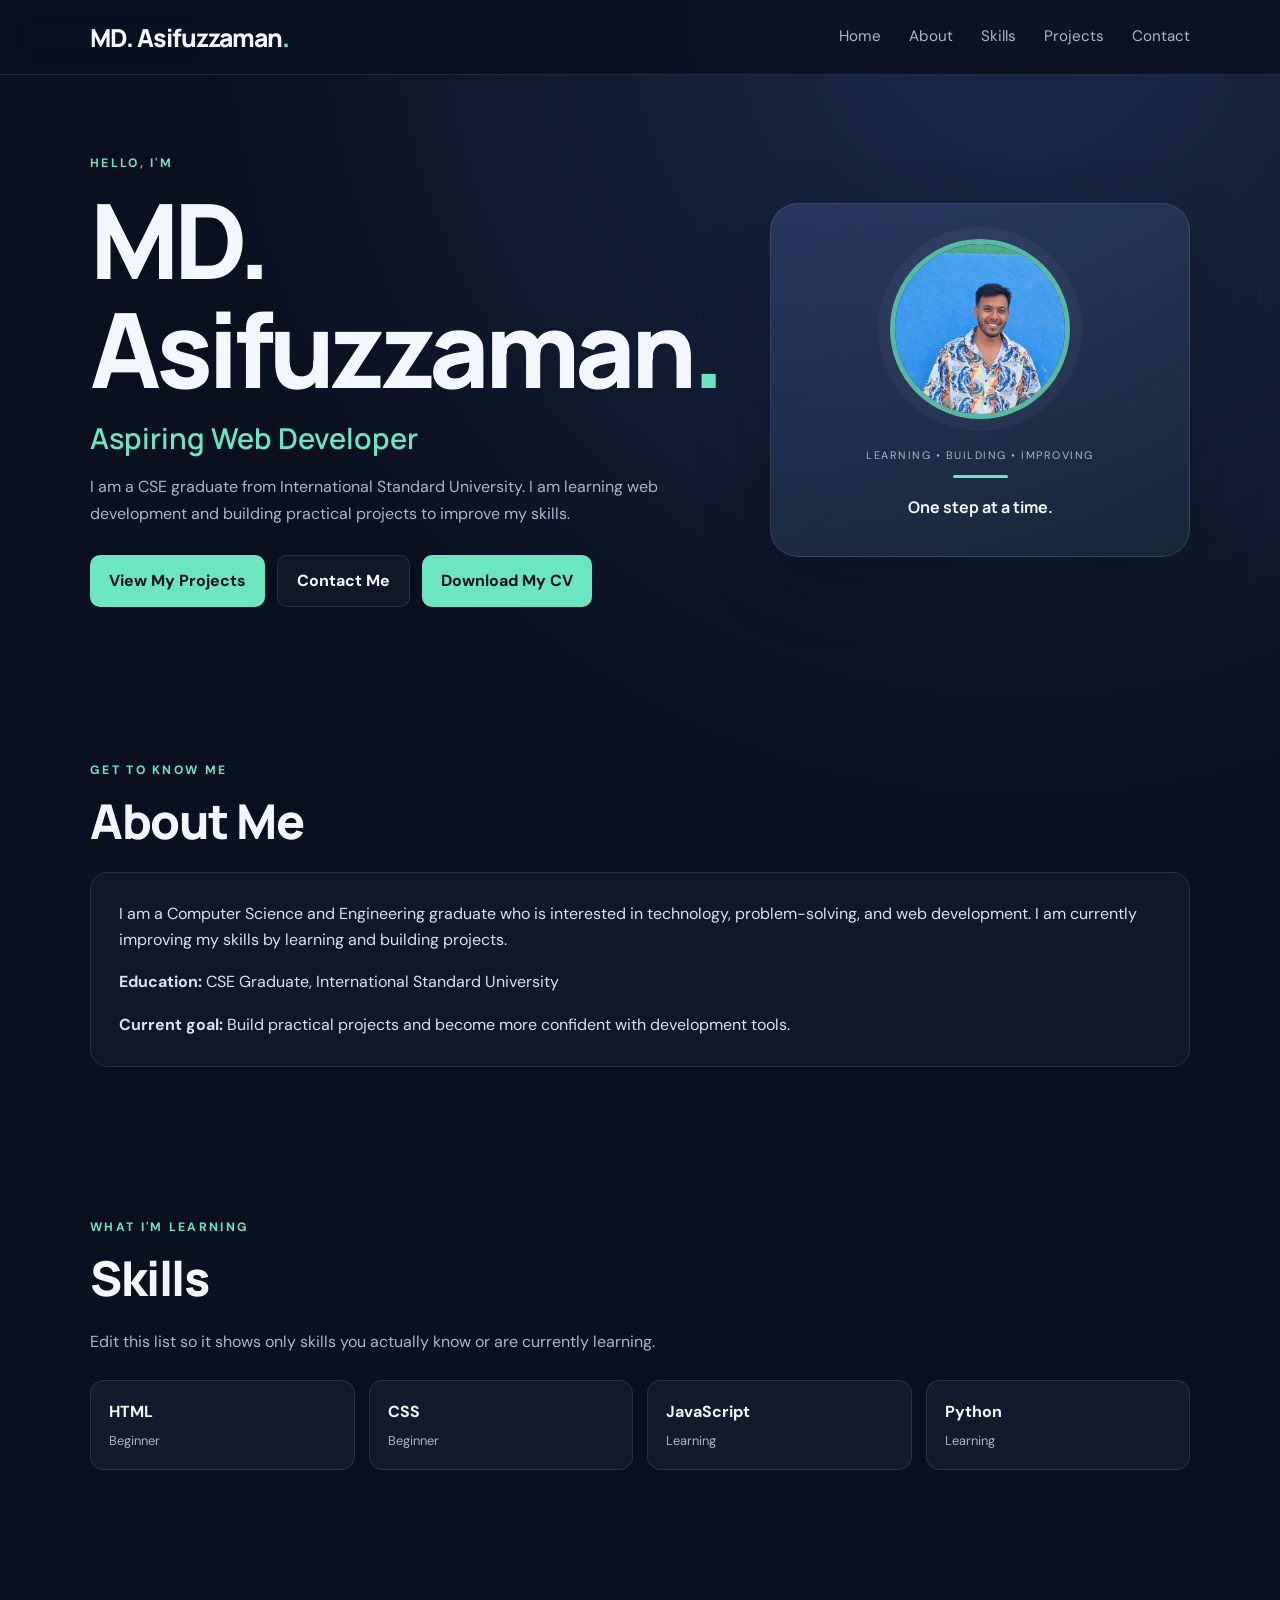
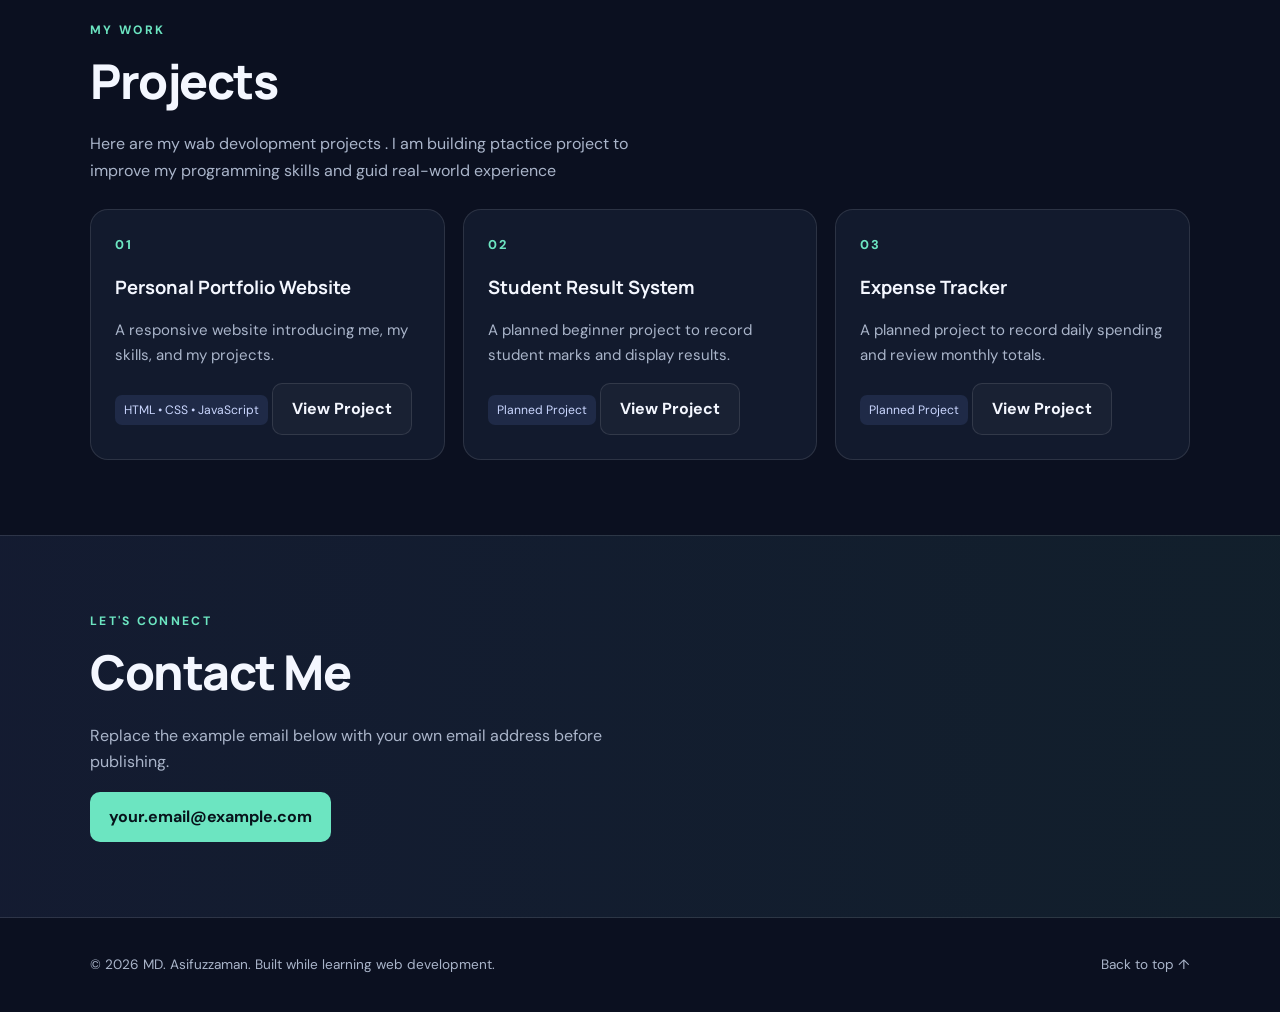
==== index.html @ d9883419 "Add portfolio website files" ====
<!DOCTYPE html>
<html lang="en">
<head>
  <meta charset="UTF-8">
  <meta name="viewport" content="width=device-width, initial-scale=1.0">
  <meta name="description" content="Personal portfolio website of Asif, a Computer Science graduate.">
  <title>MD. Asifuzzaman | Personal Portfolio</title>
  <link rel="stylesheet" href="style.css">
</head>
<body>
  <header class="site-header">
    <nav class="nav container" aria-label="Main navigation">
      <a class="logo" href="#home">MD. Asifuzzaman<span>.</span></a>
      <button class="menu-toggle" id="menuToggle" aria-label="Open navigation" aria-expanded="false">☰</button>
      <div class="nav-links" id="navLinks">
        <a href="#home">Home</a>
        <a href="#about">About</a>
        <a href="#skills">Skills</a>
        <a href="#projects">Projects</a>
        <a href="#contact">Contact</a>
      </div>
    </nav>
  </header>

  <main>
    <section class="hero container" id="home">
      <div class="hero-copy">
        <p class="eyebrow">HELLO, I'M</p>
        <h1>MD. Asifuzzaman<span class="accent">.</span></h1>
        <h2>Aspiring Web Developer</h2>
          <p class="hero-text">I am a CSE graduate from International Standard University. I am learning web development and building practical projects to improve my skills.</p>        <div class="hero-actions">
          <a class="button primary" href="#projects">View My Projects</a>
          <a class="button secondary" href="#contact">Contact Me</a>
          <a class="button primary" href="Asif_CV.pdf" download>Download My CV</a>
        </div>
      </div>
      <div class="hero-card" aria-label="Profile illustration">
        <img class="profile-photo" src="profile.jpg" alt="Portrait of MD. Asifuzzaman">
        <p class="card-label">LEARNING • BUILDING • IMPROVING</p>
        <div class="card-line"></div>
        <p class="card-note">One step at a time.</p>
      </div>
    </section>

    <section class="section container" id="about">
      <p class="eyebrow">GET TO KNOW ME</p>
      <h2 class="section-title">About Me</h2>
      <div class="about-box">
        <p>I am a Computer Science and Engineering graduate who is interested in technology, problem-solving, and web development. I am currently improving my skills by learning and building projects.</p>
        <p><strong>Education:</strong> CSE Graduate, International Standard University</p>
        <p><strong>Current goal:</strong> Build practical projects and become more confident with development tools.</p>
      </div>
    </section>

    <section class="section container" id="skills">
      <p class="eyebrow">WHAT I'M LEARNING</p>
      <h2 class="section-title">Skills</h2>
      <p class="section-intro">Edit this list so it shows only skills you actually know or are currently learning.</p>
      <div class="skill-grid">
        <div class="skill">HTML <span>Beginner</span></div>
        <div class="skill">CSS <span>Beginner</span></div>
        <div class="skill">JavaScript <span>Learning</span></div>
        <div class="skill">Python <span>Learning</span></div>
      </div>
    </section>

    <section class="section container" id="projects">
      <p class="eyebrow">MY WORK</p>
      <h2 class="section-title">Projects</h2>
      <p class="section-intro">Here are my wab devolopment projects . I am building ptactice project to improve my programming skills and guid real-world experience </p>
      <div class="project-grid">
        <article class="project-card">
          <div class="project-number">01</div>
          <h3>Personal Portfolio Website</h3>
          <p>A responsive website introducing me, my skills, and my projects.</p>
          <span class="tag">HTML • CSS • JavaScript</span>
          <a class="button secondary" href="#home">View Project</a>
        </article>
        <article class="project-card">
          <div class="project-number">02</div>
          <h3>Student Result System</h3>
          <p>A planned beginner project to record student marks and display results.</p>
          <span class="tag">Planned Project</span>
          <a class="button secondary" href="#home">View Project</a>
        </article>
        <article class="project-card">
          <div class="project-number">03</div>
          <h3>Expense Tracker</h3>
          <p>A planned project to record daily spending and review monthly totals.</p>
          <span class="tag">Planned Project</span>
          <a class="button secondary" href="#home">View Project</a>
        </article>
      </div>
    </section>

    <section class="section contact-section" id="contact">
      <div class="container">
        <p class="eyebrow">LET'S CONNECT</p>
        <h2 class="section-title">Contact Me</h2>
        <p class="section-intro">Replace the example email below with your own email address before publishing.</p>
        <a class="button primary" href="mailto:your.email@example.com">your.email@example.com</a>
      </div>
    </section>
  </main>

  <footer class="footer">
    <div class="container footer-inner">
      <p>© <span id="year"></span> MD. Asifuzzaman. Built while learning web development.</p>
      <a href="#home">Back to top ↑</a>
    </div>
  </footer>
  <script src="script.js"></script>
</body>
</html>
---- style.css ----
@import url('https://fonts.googleapis.com/css2?family=DM+Sans:wght@400;500;600;700&family=Manrope:wght@400;500;600;700;800&display=swap');

:root {
  --bg: #0b1020;
  --panel: #121a2d;
  --panel-light: #18233a;
  --text: #f4f7ff;
  --muted: #aab5ca;
  --accent: #7c9cff;
  --accent-2: #6ce5c1;
  --border: rgba(255,255,255,.11);
}
* { box-sizing: border-box; }
html { scroll-behavior: smooth; }
body {
  margin: 0;
  background: radial-gradient(circle at 80% 0%, #1b2a4a 0, transparent 30%), var(--bg);
  color: var(--text);
  font-family: 'DM Sans', sans-serif;
  line-height: 1.65;
}
a { color: inherit; text-decoration: none; }
.container { width: min(1100px, calc(100% - 40px)); margin-inline: auto; }
.site-header { position: sticky; top: 0; z-index: 10; background: rgba(11,16,32,.88); backdrop-filter: blur(14px); border-bottom: 1px solid var(--border); }
.nav { min-height: 74px; display: flex; align-items: center; justify-content: space-between; }
.logo { font: 800 1.55rem 'Manrope', sans-serif; letter-spacing: -1px; }
.logo span, .accent { color: var(--accent-2); }
.nav-links { display: flex; gap: 28px; color: var(--muted); font-size: .95rem; }
.nav-links a:hover, .footer a:hover { color: var(--accent-2); }
.menu-toggle { display: none; background: transparent; color: var(--text); border: 1px solid var(--border); padding: 8px 12px; border-radius: 9px; font-size: 1.1rem; }
.hero { min-height: 610px; display: grid; grid-template-columns: 1.2fr .8fr; gap: 50px; align-items: center; padding-block: 70px; }
.eyebrow { color: var(--accent-2); font-size: .76rem; font-weight: 700; letter-spacing: 2.3px; margin: 0 0 12px; }
.hero h1 { font: 800 clamp(3.5rem, 9vw, 6.5rem)/1.05 'Manrope', sans-serif; letter-spacing: -5px; margin: 0; }
.hero h2 { font: 600 clamp(1.25rem, 3vw, 1.8rem) 'Manrope', sans-serif; margin: 15px 0;
 color: #6ce5c1; }
.hero-text, .section-intro { color: var(--muted); max-width: 570px; }
.hero-actions { display: flex; flex-wrap: wrap; gap: 12px; margin-top: 28px; }
.button { display: inline-flex; justify-content: center; align-items: center; padding: 12px 19px; border-radius: 10px; font-weight: 700; transition: transform .2s, background .2s; }
.button:hover { transform: translateY(-2px); }
.primary { background: var(--accent-2); color: #07131b; }
.secondary { border: 1px solid var(--border); background: rgba(255,255,255,.03); }
.hero-card { min-height: 320px; border: 1px solid var(--border); border-radius: 28px; background: linear-gradient(145deg, rgba(124,156,255,.18), rgba(108,229,193,.07)); display: flex; flex-direction: column; justify-content: center; align-items: center; padding: 35px; box-shadow: 0 25px 70px rgba(0,0,0,.2); }
.profile-photo { width: 180px; height: 180px; display: block; object-fit: cover; object-position: center 25%; border-radius: 50%; border: 5px solid rgba(108,229,193,.75); box-shadow: 0 0 0 12px rgba(255,255,255,.04); }
.card-label { color: var(--muted); font-size: .68rem; letter-spacing: 1.5px; text-align: center; margin: 28px 0 10px; }
.card-line { height: 3px; width: 55px; background: var(--accent-2); border-radius: 3px; }
.card-note { margin-bottom: 0; font-family: 'Manrope', sans-serif; font-weight: 700; }
.section { padding-block: 75px; }
.section-title { font: 800 clamp(2rem, 5vw, 3rem)/1.2 'Manrope', sans-serif; letter-spacing: -1.5px; margin: 0 0 22px; }
.about-box { padding: 28px; border-radius: 18px; border: 1px solid var(--border); background: rgba(18,26,45,.75); color: #d9e1f1; }
.about-box p:first-child { margin-top: 0; }
.about-box p:last-child { margin-bottom: 0; }
.muted { color: var(--muted); }
.skill-grid { display: grid; grid-template-columns: repeat(4, 1fr); gap: 14px; margin-top: 25px; }
.skill { background: var(--panel); border: 1px solid var(--border); border-radius: 14px; padding: 18px; font-weight: 700; }
.skill span { display: block; color: var(--muted); font-size: .8rem; font-weight: 400; margin-top: 4px; }
.project-grid { display: grid; grid-template-columns: repeat(3, 1fr); gap: 18px; margin-top: 25px; }
.project-card { padding: 24px; background: var(--panel); border: 1px solid var(--border); border-radius: 18px; transition: transform .2s, border-color .2s; }
.project-card:hover { transform: translateY(-5px); border-color: rgba(108,229,193,.5); }
.project-number { color: var(--accent-2); font-weight: 800; font-size: .8rem; letter-spacing: 2px; }
.project-card h3 { font: 700 1.15rem 'Manrope', sans-serif; }
.project-card p { color: var(--muted); font-size: .94rem; }
.tag { display: inline-block; margin-top: 8px; padding: 5px 9px; border-radius: 7px; background: rgba(124,156,255,.12); color: #cbd7ff; font-size: .76rem; }
.contact-section { background: linear-gradient(90deg, rgba(124,156,255,.08), rgba(108,229,193,.07)); border-block: 1px solid var(--border); }
.footer { padding: 22px 0; color: var(--muted); font-size: .85rem; }
.footer-inner { display: flex; justify-content: space-between; gap: 15px; align-items: center; }
@media (max-width: 760px) {
  .hero { grid-template-columns: 1fr; gap: 35px; min-height: auto; padding-block: 65px; }
  .hero h1 { letter-spacing: -3px; }
  .hero-card { min-height: 270px; }
  .skill-grid { grid-template-columns: repeat(2, 1fr); }
  .project-grid { grid-template-columns: 1fr; }
  .menu-toggle { display: block; }
  .nav-links { display: none; position: absolute; top: 73px; left: 0; right: 0; padding: 20px; background: #0e1528; border-bottom: 1px solid var(--border); flex-direction: column; gap: 15px; }
  .nav-links.open { display: flex; }
  .footer-inner { align-items: flex-start; flex-direction: column; }
}
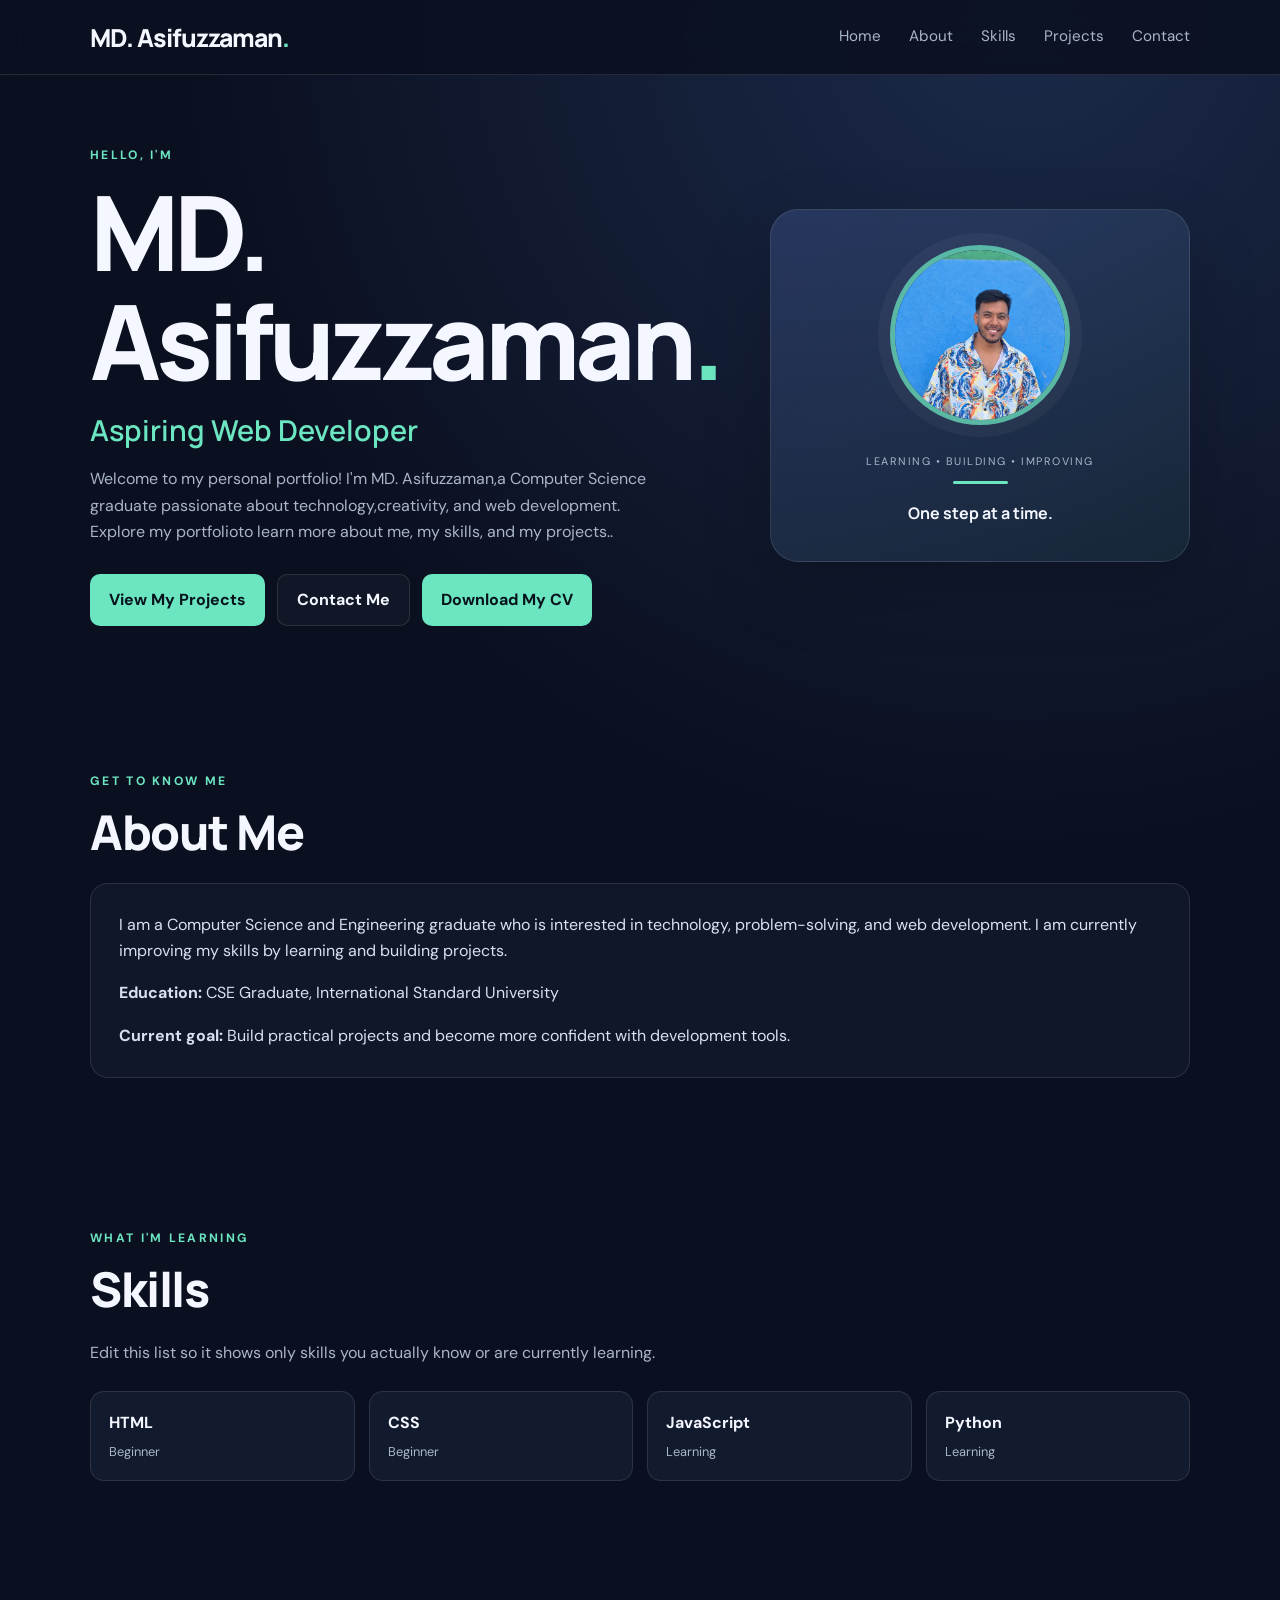
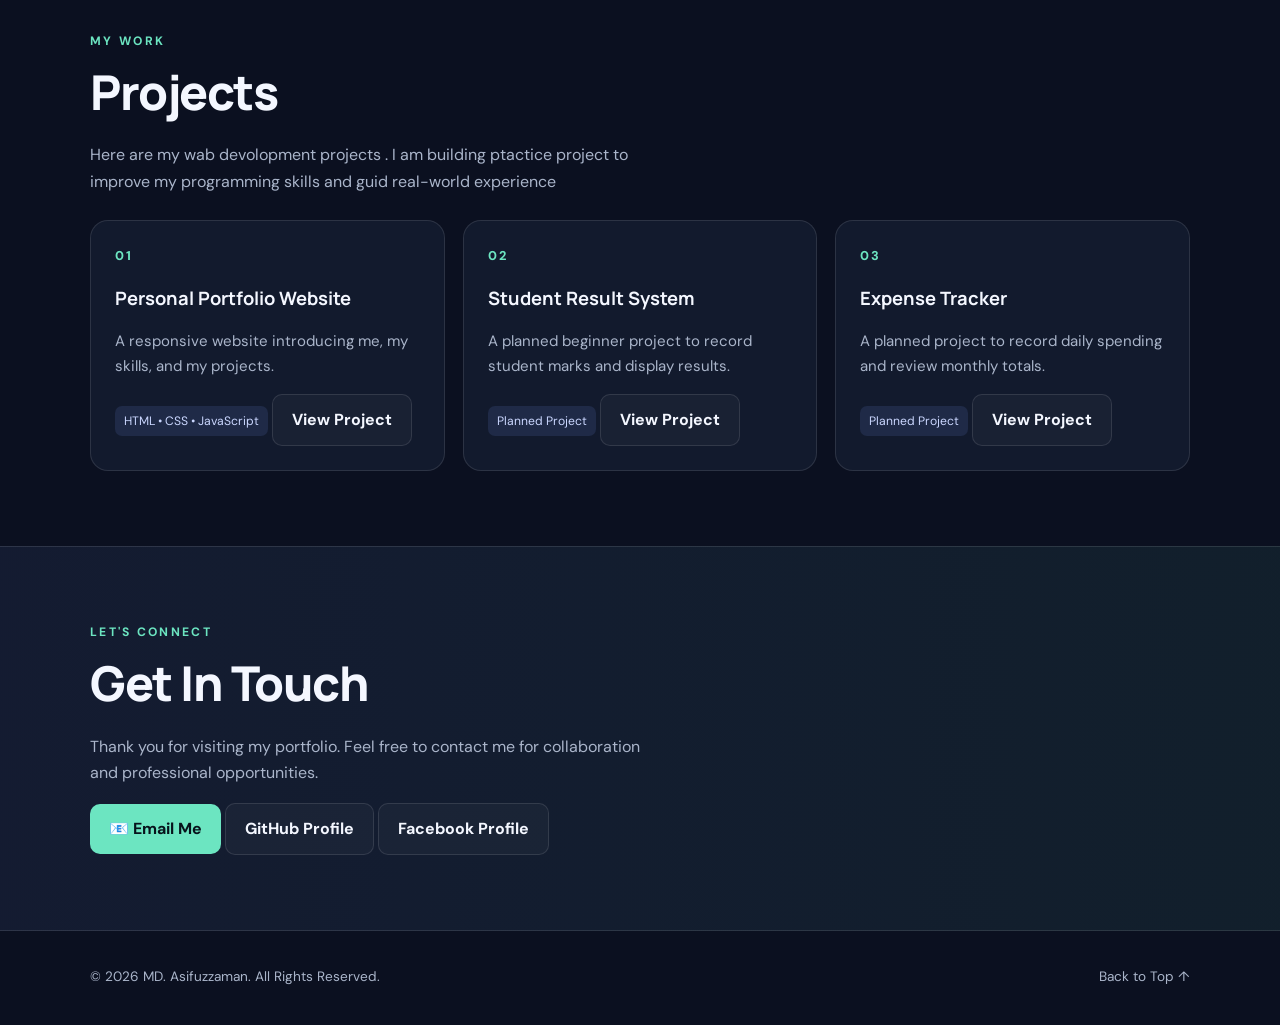
==== commit 27c33fa6: "Add files via upload Update index.html" ====
--- a/index.html
+++ b/index.html
@@ -28,7 +28,7 @@
         <p class="eyebrow">HELLO, I'M</p>
         <h1>MD. Asifuzzaman<span class="accent">.</span></h1>
         <h2>Aspiring Web Developer</h2>
-          <p class="hero-text">I am a CSE graduate from International Standard University. I am learning web development and building practical projects to improve my skills.</p>        <div class="hero-actions">
+          <p class="hero-text">Welcome to my personal portfolio! I'm MD. Asifuzzaman,a Computer Science graduate passionate about technology,creativity, and web development. Explore my portfolioto learn more about me, my skills, and my projects..</p>        <div class="hero-actions">
           <a class="button primary" href="#projects">View My Projects</a>
           <a class="button secondary" href="#contact">Contact Me</a>
           <a class="button primary" href="Asif_CV.pdf" download>Download My CV</a>
@@ -94,21 +94,46 @@
     </section>
 
     <section class="section contact-section" id="contact">
-      <div class="container">
-        <p class="eyebrow">LET'S CONNECT</p>
-        <h2 class="section-title">Contact Me</h2>
-        <p class="section-intro">Replace the example email below with your own email address before publishing.</p>
-        <a class="button primary" href="mailto:your.email@example.com">your.email@example.com</a>
-      </div>
-    </section>
+  <div class="container">
+    <p class="eyebrow">LET'S CONNECT</p>
+    <h2 class="section-title">Get In Touch</h2>
+
+    <p class="section-intro">
+      Thank you for visiting my portfolio.
+      Feel free to contact me for collaboration
+      and professional opportunities.
+    </p>
+
+    <div class="contact-info">
+      <a class="button primary"
+         href="https://mail.google.com/mail/?view=cm&fs=1&to=mdasifuzzaman135%40gmail.com"
+         target="_blank">
+         📧 Email Me
+      </a>
+
+      <a class="button secondary"
+         href="https://github.com/AZAsifOS"
+         target="_blank">
+         GitHub Profile
+      </a>
+      <a class="button secondary"
+         href="https://www.facebook.com/share/19yCB1R58z/"
+         target="_blank"
+         rel="noopener noreferrer">
+         Facebook Profile
+       </a>
+    </div>
+  </div>
+</section>
   </main>
 
   <footer class="footer">
     <div class="container footer-inner">
-      <p>© <span id="year"></span> MD. Asifuzzaman. Built while learning web development.</p>
-      <a href="#home">Back to top ↑</a>
+     <p>© <span id="year"></span> MD. Asifuzzaman. All Rights Reserved.</p>
+     <a href="#home">Back to Top ↑</a>
     </div>
-  </footer>
+ </footer>
+
   <script src="script.js"></script>
 </body>
 </html>
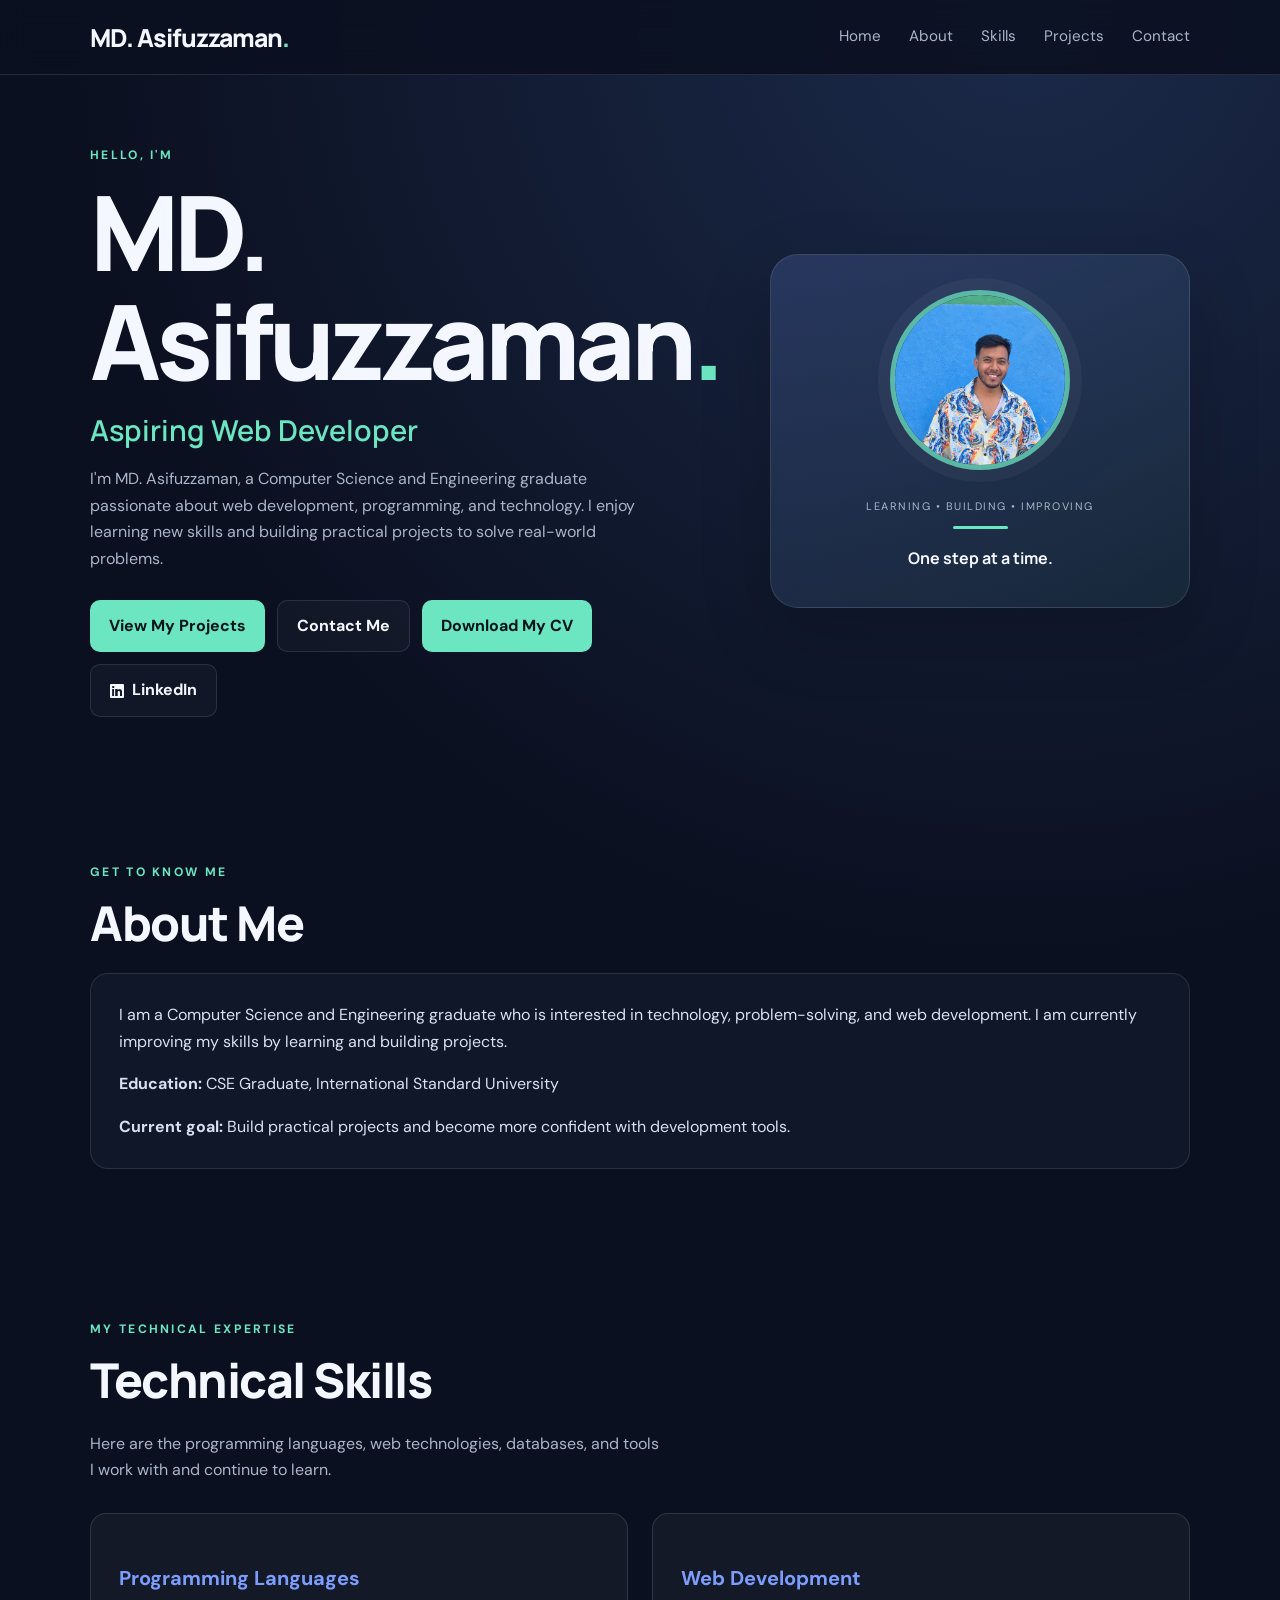
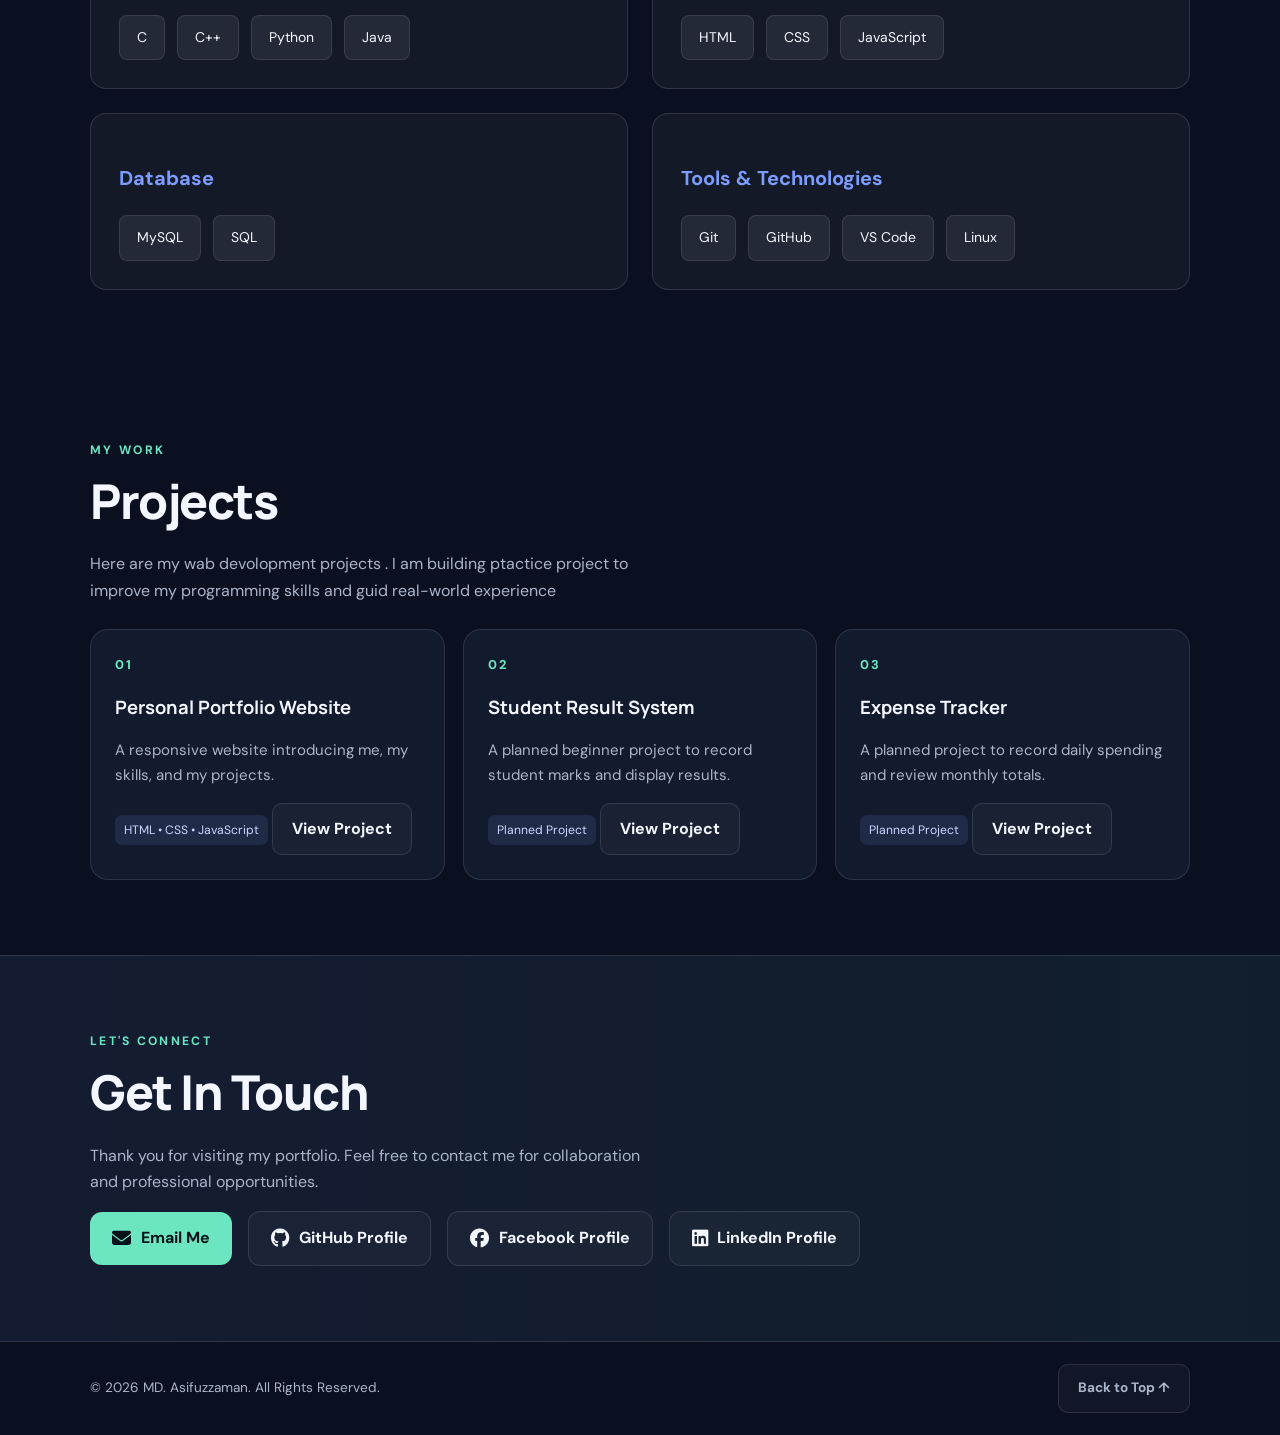
==== commit e8fc2beb: "Add files via upload changes updated ." ====
--- a/index.html
+++ b/index.html
@@ -6,6 +6,9 @@
   <meta name="description" content="Personal portfolio website of Asif, a Computer Science graduate.">
   <title>MD. Asifuzzaman | Personal Portfolio</title>
   <link rel="stylesheet" href="style.css">
+<!-- Font Awesome Icons -->
+<link rel="stylesheet"
+href="https://cdnjs.cloudflare.com/ajax/libs/font-awesome/6.5.2/css/all.min.css">
 </head>
 <body>
   <header class="site-header">
@@ -28,11 +31,24 @@
         <p class="eyebrow">HELLO, I'M</p>
         <h1>MD. Asifuzzaman<span class="accent">.</span></h1>
         <h2>Aspiring Web Developer</h2>
-          <p class="hero-text">Welcome to my personal portfolio! I'm MD. Asifuzzaman,a Computer Science graduate passionate about technology,creativity, and web development. Explore my portfolioto learn more about me, my skills, and my projects..</p>        <div class="hero-actions">
-          <a class="button primary" href="#projects">View My Projects</a>
-          <a class="button secondary" href="#contact">Contact Me</a>
-          <a class="button primary" href="Asif_CV.pdf" download>Download My CV</a>
-        </div>
+           <p class="hero-text">
+             I'm MD. Asifuzzaman, a Computer Science and Engineering graduate
+             passionate about web development, programming, and technology.
+             I enjoy learning new skills and building practical projects
+             to solve real-world problems.
+           </p>      
+           <div class="hero-actions">
+            <a class="button primary" href="#projects">View My Projects</a>
+            <a class="button secondary" href="#contact">Contact Me</a>
+            <a class="button primary" href="Asif_CV.pdf" download>Download My CV</a>
+             <a class="button secondary"
+               href="https://www.linkedin.com/in/md-asifuzzaman-anonto-6558582bb/"
+               target="_blank"
+               rel="noopener noreferrer">
+               <i class="fa-brands fa-linkedin"></i>
+               LinkedIn
+             </a>
+           </div>
       </div>
       <div class="hero-card" aria-label="Profile illustration">
         <img class="profile-photo" src="profile.jpg" alt="Portrait of MD. Asifuzzaman">
@@ -53,16 +69,58 @@
     </section>
 
     <section class="section container" id="skills">
-      <p class="eyebrow">WHAT I'M LEARNING</p>
-      <h2 class="section-title">Skills</h2>
-      <p class="section-intro">Edit this list so it shows only skills you actually know or are currently learning.</p>
-      <div class="skill-grid">
-        <div class="skill">HTML <span>Beginner</span></div>
-        <div class="skill">CSS <span>Beginner</span></div>
-        <div class="skill">JavaScript <span>Learning</span></div>
-        <div class="skill">Python <span>Learning</span></div>
+
+  <p class="eyebrow">MY TECHNICAL EXPERTISE</p>
+
+  <h2 class="section-title">Technical Skills</h2>
+
+  <p class="section-intro">
+    Here are the programming languages, web technologies,
+    databases, and tools I work with and continue to learn.
+  </p>
+
+  <div class="skills-container">
+
+    <div class="skill-category">
+      <h3>Programming Languages</h3>
+      <div class="skill-items">
+        <span>C</span>
+        <span>C++</span>
+        <span>Python</span>
+        <span>Java</span>
       </div>
-    </section>
+    </div>
+
+    <div class="skill-category">
+      <h3>Web Development</h3>
+      <div class="skill-items">
+        <span>HTML</span>
+        <span>CSS</span>
+        <span>JavaScript</span>
+      </div>
+    </div>
+
+    <div class="skill-category">
+      <h3>Database</h3>
+      <div class="skill-items">
+        <span>MySQL</span>
+        <span>SQL</span>
+      </div>
+    </div>
+
+    <div class="skill-category">
+      <h3>Tools & Technologies</h3>
+      <div class="skill-items">
+        <span>Git</span>
+        <span>GitHub</span>
+        <span>VS Code</span>
+        <span>Linux</span>
+      </div>
+    </div>
+
+  </div>
+
+</section>
 
     <section class="section container" id="projects">
       <p class="eyebrow">MY WORK</p>
@@ -105,23 +163,23 @@
     </p>
 
     <div class="contact-info">
-      <a class="button primary"
-         href="https://mail.google.com/mail/?view=cm&fs=1&to=mdasifuzzaman135%40gmail.com"
-         target="_blank">
-         📧 Email Me
+      <a class="button primary"   href="mailto:mdasifuzzaman135@gmail.com">
+         <i class="fa-solid fa-envelope"></i>
+         <span>Email Me</span>
       </a>
 
-      <a class="button secondary"
-         href="https://github.com/AZAsifOS"
-         target="_blank">
-         GitHub Profile
+      <a class="button secondary"   href="https://github.com/AZAsifOS"   target="_blank"   rel="noopener noreferrer">
+         <i class="fa-brands fa-github"></i>
+         <span>GitHub Profile</span>
       </a>
-      <a class="button secondary"
-         href="https://www.facebook.com/share/19yCB1R58z/"
-         target="_blank"
-         rel="noopener noreferrer">
-         Facebook Profile
+      <a class="button secondary"   href="https://www.facebook.com/share/19yCB1R58z/"   target="_blank"   rel="noopener noreferrer">
+         <i class="fa-brands fa-facebook"></i>
+         <span>Facebook Profile</span>
        </a>
+       <a class="button secondary"   href="https://www.linkedin.com/in/md-asifuzzaman-anonto-6558582bb/"   target="_blank"   rel="noopener noreferrer">
+         <i class="fa-brands fa-linkedin"></i>
+         <span>LinkedIn Profile</span>
+        </a>
     </div>
   </div>
 </section>
@@ -130,7 +188,7 @@
   <footer class="footer">
     <div class="container footer-inner">
      <p>© <span id="year"></span> MD. Asifuzzaman. All Rights Reserved.</p>
-     <a href="#home">Back to Top ↑</a>
+     <a href="#home" class="button secondary">Back to Top ↑</a>
     </div>
  </footer>
 
--- a/style.css
+++ b/style.css
@@ -74,3 +74,93 @@
   .nav-links.open { display: flex; }
   .footer-inner { align-items: flex-start; flex-direction: column; }
 }
+/* ===== Professional Technical Skills Section ===== */
+
+.skills-container {
+  display: grid;
+  grid-template-columns: repeat(2, 1fr);
+  gap: 24px;
+  margin-top: 30px;
+}
+
+.skill-category {
+  background: rgba(255, 255, 255, 0.04);
+  border: 1px solid rgba(255, 255, 255, 0.12);
+  border-radius: 16px;
+  padding: 28px;
+  transition: 0.3s ease;
+}
+
+.skill-category:hover {
+  transform: translateY(-6px);
+  border-color: var(--accent);
+}
+
+.skill-category h3 {
+  font-size: 20px;
+  margin-bottom: 20px;
+  color: var(--accent);
+}
+
+.skill-items {
+  display: flex;
+  flex-wrap: wrap;
+  gap: 12px;
+}
+
+.skill-items span {
+  padding: 10px 17px;
+  border-radius: 8px;
+  background: rgba(255, 255, 255, 0.07);
+  border: 1px solid rgba(255, 255, 255, 0.10);
+  font-size: 14px;
+  transition: 0.3s ease;
+}
+
+.skill-items span:hover {
+  background: var(--accent);
+  color: #ffffff;
+  transform: translateY(-3px);
+}
+
+/* Mobile Responsive */
+
+@media (max-width: 650px) {
+  .skills-container {
+    grid-template-columns: 1fr;
+  }
+
+  .skill-category {
+    padding: 22px;
+  }
+}
+/* ===== Contact Social Buttons ===== */
+
+.contact-info {
+  display: flex;
+  flex-wrap: wrap;
+  align-items: center;
+  gap: 16px;
+}
+
+.contact-info .button {
+  display: inline-flex;
+  align-items: center;
+  justify-content: center;
+  gap: 10px;
+  padding: 13px 22px;
+  border-radius: 12px;
+  text-decoration: none;
+  transition: all 0.3s ease;
+}
+
+.contact-info .button i {
+  font-size: 19px;
+}
+
+.contact-info .button:hover {
+  transform: translateY(-4px);
+}
+a.button[href*="linkedin.com"] {
+    gap: 8px;
+}
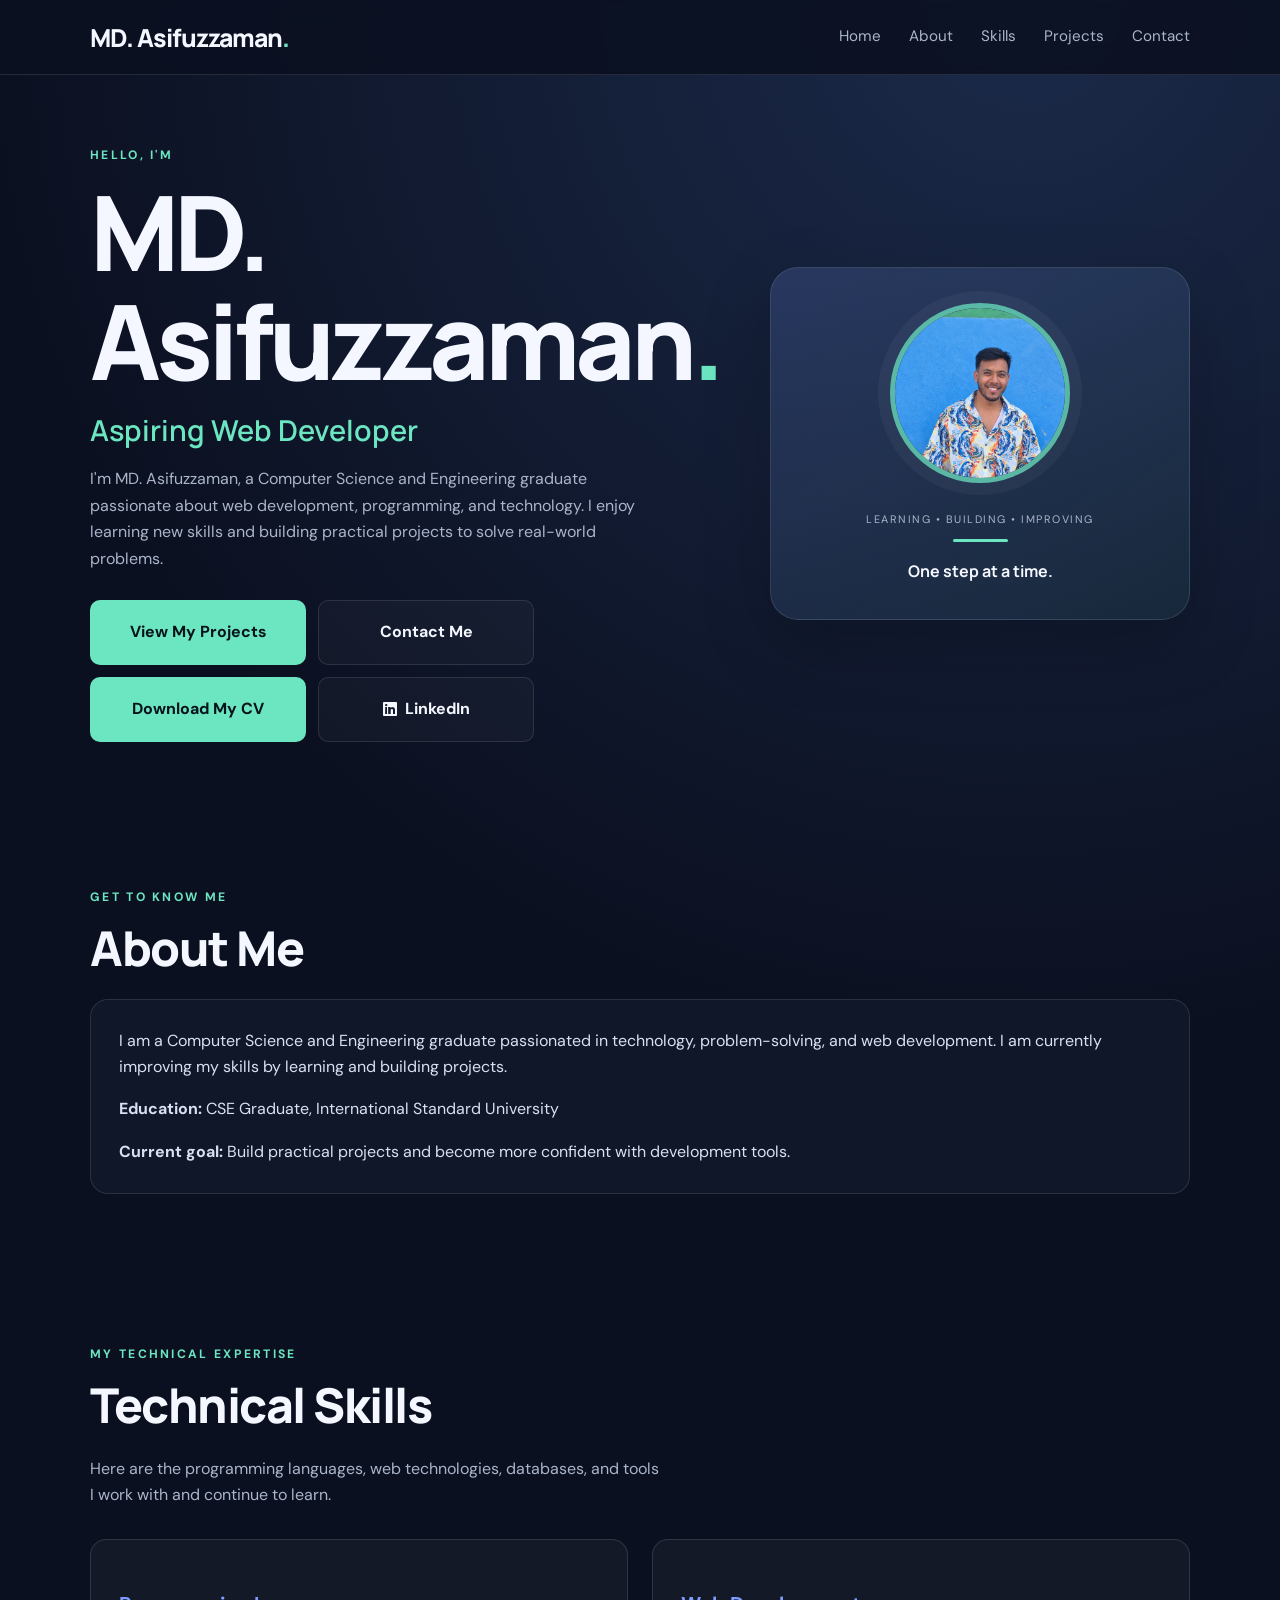
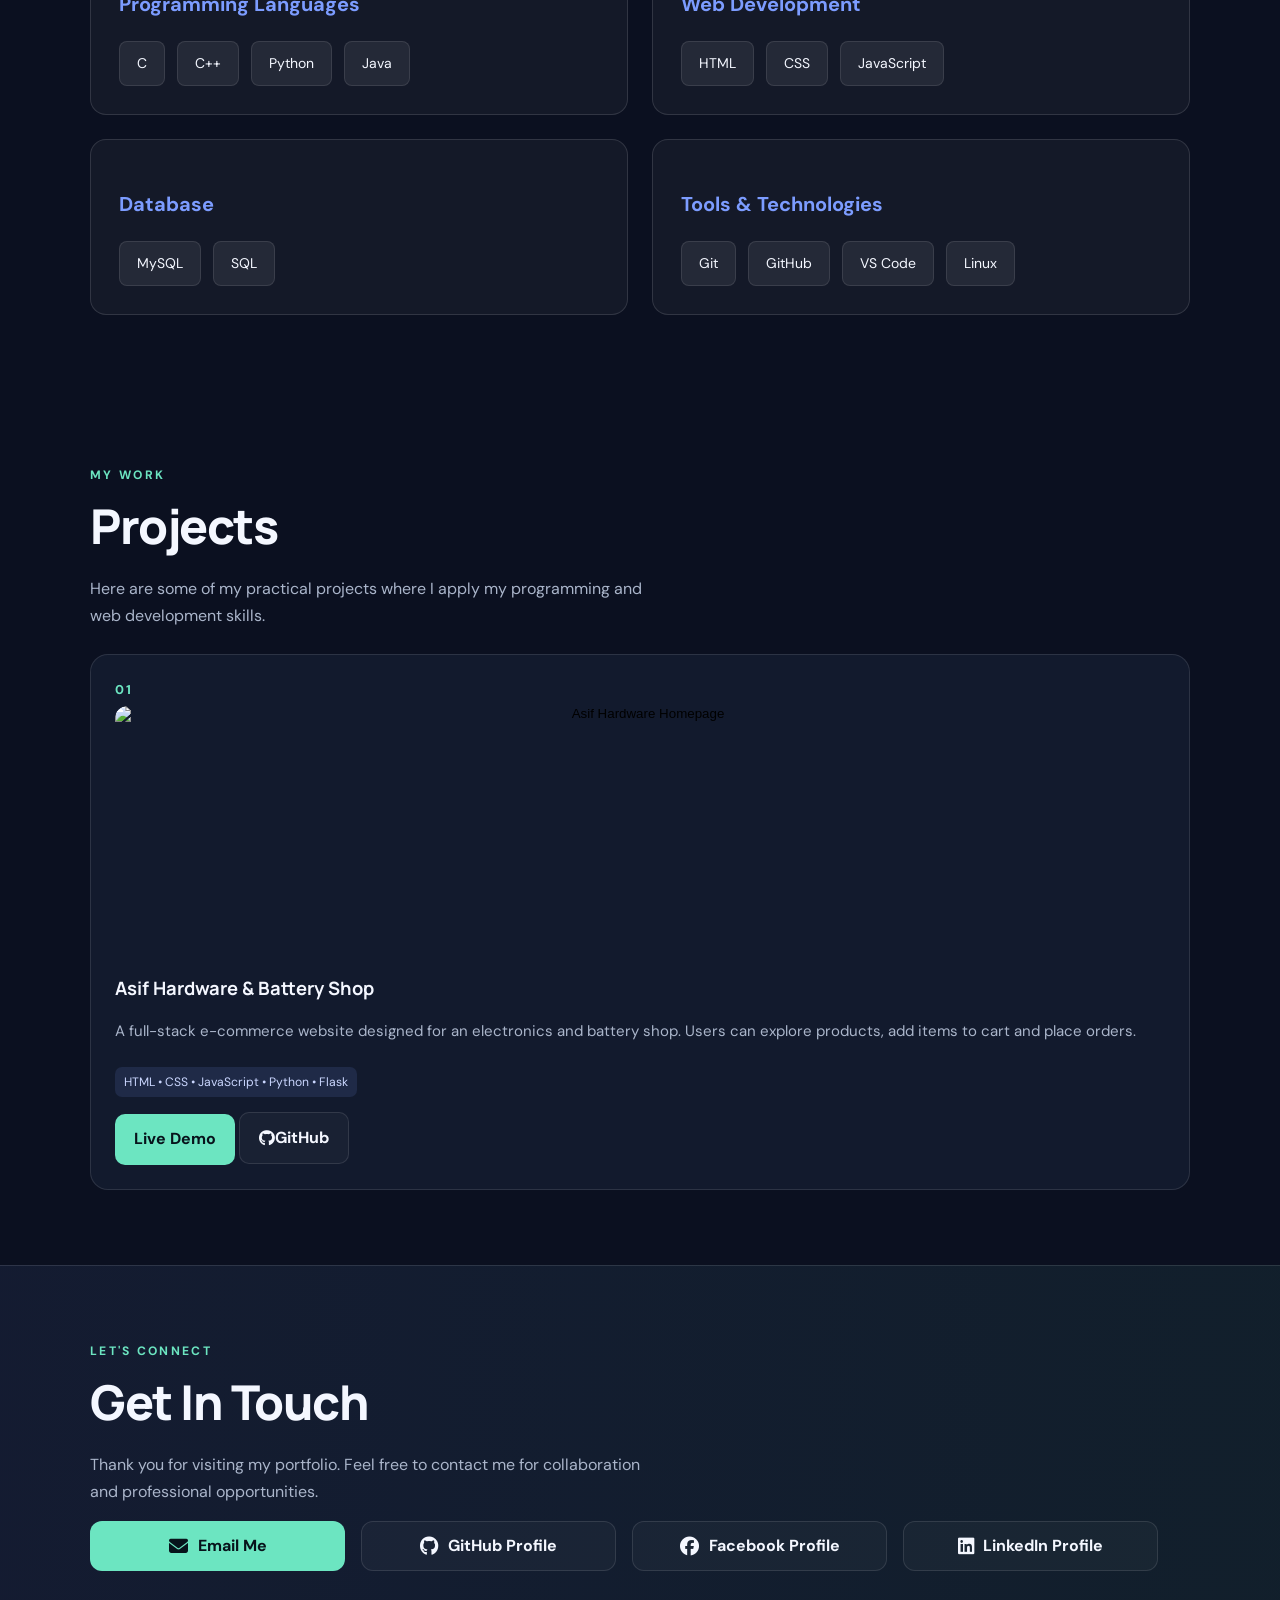
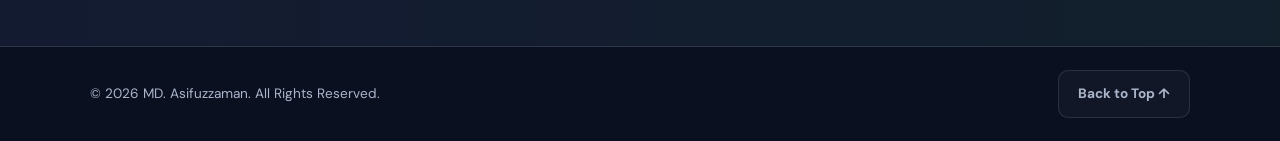
==== commit 194d21ab: "Add files via upload made some updates ." ====
--- a/index.html
+++ b/index.html
@@ -62,7 +62,7 @@
       <p class="eyebrow">GET TO KNOW ME</p>
       <h2 class="section-title">About Me</h2>
       <div class="about-box">
-        <p>I am a Computer Science and Engineering graduate who is interested in technology, problem-solving, and web development. I am currently improving my skills by learning and building projects.</p>
+        <p>I am a Computer Science and Engineering graduate passionated in technology, problem-solving, and web development. I am currently improving my skills by learning and building projects.</p>
         <p><strong>Education:</strong> CSE Graduate, International Standard University</p>
         <p><strong>Current goal:</strong> Build practical projects and become more confident with development tools.</p>
       </div>
@@ -123,33 +123,99 @@
 </section>
 
     <section class="section container" id="projects">
-      <p class="eyebrow">MY WORK</p>
-      <h2 class="section-title">Projects</h2>
-      <p class="section-intro">Here are my wab devolopment projects . I am building ptactice project to improve my programming skills and guid real-world experience </p>
-      <div class="project-grid">
-        <article class="project-card">
-          <div class="project-number">01</div>
-          <h3>Personal Portfolio Website</h3>
-          <p>A responsive website introducing me, my skills, and my projects.</p>
-          <span class="tag">HTML • CSS • JavaScript</span>
-          <a class="button secondary" href="#home">View Project</a>
+
+    <p class="eyebrow">MY WORK</p>
+
+    <h2 class="section-title">Projects</h2>
+
+    <p class="section-intro">
+        Here are some of my practical projects where I apply
+        my programming and web development skills.
+    </p>
+
+    <div class="project-grid">
+
+        <article class="project-card featured-project">
+
+            <div class="project-number">01</div>
+
+            <!-- Project Main Preview -->
+
+<button class="project-preview"
+        onclick="openProjectGallery()"
+        aria-label="View project screenshots">
+
+    <img src="images/hardware-home.png"
+         alt="Asif Hardware Homepage">
+
+    <span class="preview-overlay">
+        <i class="fa-solid fa-magnifying-glass-plus"></i>
+        View Screenshots
+    </span>
+
+</button>
+
+<!-- Project Image Popup -->
+
+<div id="projectLightbox" class="project-lightbox">
+
+    <button class="lightbox-close"
+            onclick="closeProjectGallery()">
+        &times;
+    </button>
+
+    <button class="lightbox-prev"
+            onclick="changeProjectImage(-1)">
+        &#10094;
+    </button>
+
+    <img id="lightboxImage" src="" alt="Project Screenshot">
+
+    <button class="lightbox-next"
+            onclick="changeProjectImage(1)">
+        &#10095;
+    </button>
+
+    <p id="lightboxCaption"></p>
+
+</div>
+
+            <h3>Asif Hardware &amp; Battery Shop</h3>
+
+            <p>
+                A full-stack e-commerce website designed for
+                an electronics and battery shop. Users can
+                explore products, add items to cart and place orders.
+            </p>
+
+            <span class="tag">
+                HTML • CSS • JavaScript • Python • Flask
+            </span>
+
+            <div class="project-actions">
+
+                <a class="button primary"
+                   href="https://asif-hardware-updated.onrender.com/"
+                   target="_blank"
+                   rel="noopener noreferrer">
+                    Live Demo
+                </a>
+
+                <a class="button secondary"
+                   href="https://github.com/AZAsifOS/asif-hardware-updated"
+                   target="_blank"
+                   rel="noopener noreferrer">
+                    <i class="fa-brands fa-github"></i>
+                    GitHub
+                </a>
+
+            </div>
+
         </article>
-        <article class="project-card">
-          <div class="project-number">02</div>
-          <h3>Student Result System</h3>
-          <p>A planned beginner project to record student marks and display results.</p>
-          <span class="tag">Planned Project</span>
-          <a class="button secondary" href="#home">View Project</a>
-        </article>
-        <article class="project-card">
-          <div class="project-number">03</div>
-          <h3>Expense Tracker</h3>
-          <p>A planned project to record daily spending and review monthly totals.</p>
-          <span class="tag">Planned Project</span>
-          <a class="button secondary" href="#home">View Project</a>
-        </article>
-      </div>
-    </section>
+
+    </div>
+
+</section>
 
     <section class="section contact-section" id="contact">
   <div class="container">
--- a/style.css
+++ b/style.css
@@ -55,7 +55,10 @@
 .skill span { display: block; color: var(--muted); font-size: .8rem; font-weight: 400; margin-top: 4px; }
 .project-grid { display: grid; grid-template-columns: repeat(3, 1fr); gap: 18px; margin-top: 25px; }
 .project-card { padding: 24px; background: var(--panel); border: 1px solid var(--border); border-radius: 18px; transition: transform .2s, border-color .2s; }
-.project-card:hover { transform: translateY(-5px); border-color: rgba(108,229,193,.5); }
+.project-card:hover {
+    transform: none;
+    border-color: rgba(108,229,193,.5);
+}
 .project-number { color: var(--accent-2); font-weight: 800; font-size: .8rem; letter-spacing: 2px; }
 .project-card h3 { font: 700 1.15rem 'Manrope', sans-serif; }
 .project-card p { color: var(--muted); font-size: .94rem; }
@@ -163,4 +166,223 @@
 }
 a.button[href*="linkedin.com"] {
     gap: 8px;
+}
+/* Contact Section - Equal Button Size */
+.contact-info .button {
+    width: 255px;
+    min-width: 255px;
+    height: 50px;
+    box-sizing: border-box;
+    display: inline-flex;
+    align-items: center;
+    justify-content: center;
+}
+
+@media (max-width: 600px) {
+    .contact-info {
+        flex-direction: column;
+        align-items: flex-start;
+    }
+}
+/* Equal Size Home Buttons */
+
+.hero-actions .button {
+    width: 216px !important;
+    min-width: 216px;
+    height: 65px;
+    min-height: 65px;
+    box-sizing: border-box;
+    display: inline-flex;
+    align-items: center;
+    justify-content: center;
+    white-space: nowrap;
+}
+/* ===== Project Screenshot Styling ===== */
+
+.project-image {
+    width: 100%;
+    height: 190px;
+    object-fit: cover;
+    object-position: top;
+    border-radius: 12px;
+    margin-bottom: 18px;
+    border: 1px solid var(--border);
+    transition: transform 0.3s ease;
+}
+
+.project-card:hover .project-image {
+    transform: scale(1.02);
+}
+
+.project-card .button {
+    margin-top: 15px;
+}
+/* ===== Project Image Gallery ===== */
+
+.featured-project {
+    grid-column: 1 / -1;
+}
+
+.project-gallery {
+    display: grid;
+    grid-template-columns: repeat(3, 1fr);
+    gap: 15px;
+    margin: 20px 0;
+}
+
+.gallery-item {
+    overflow: hidden;
+    border: 1px solid var(--border);
+    border-radius: 12px;
+    background: var(--panel-light);
+}
+
+.gallery-item img {
+    width: 100%;
+    height: 190px;
+    display: block;
+    object-fit: cover;
+    object-position: top;
+    transition: transform 0.3s ease;
+}
+
+.gallery-item:hover img {
+    transform: scale(1.04);
+}
+
+.gallery-item p {
+    text-align: center;
+    font-size: 14px;
+    font-weight: 600;
+    margin: 8px;
+    color: var(--text);
+}
+
+/* Mobile Responsive */
+
+@media (max-width: 650px) {
+    .project-gallery {
+        grid-template-columns: 1fr;
+    }
+
+    .gallery-item img {
+        height: 200px;
+    }
+}
+/* Project Preview */
+.project-preview {
+    width: 100%;
+    padding: 0;
+    border: none;
+    background: transparent;
+    cursor: pointer;
+    position: relative;
+    overflow: hidden;
+    border-radius: 12px;
+}
+
+.project-preview img {
+    width: 100%;
+    height: 250px;
+    object-fit: cover;
+    object-position: top;
+    display: block;
+    border-radius: 12px;
+}
+
+.preview-overlay {
+    position: absolute;
+    inset: 0;
+    background: rgba(0,0,0,.55);
+    color: white;
+    display: flex;
+    align-items: center;
+    justify-content: center;
+    gap: 8px;
+    opacity: 0;
+    transition: .3s;
+}
+
+.project-preview .preview-overlay {
+    opacity: 0;
+    pointer-events: none;
+    transition: opacity 0.3s ease;
+}
+
+.project-preview:hover .preview-overlay {
+    opacity: 1;
+}
+
+/* Popup */
+.project-lightbox {
+    display: none;
+    position: fixed;
+    inset: 0;
+    z-index: 9999;
+    background: rgba(0,0,0,.95);
+    align-items: center;
+    justify-content: center;
+    flex-direction: column;
+    padding: 20px;
+}
+
+.project-lightbox.active {
+    display: flex;
+}
+
+.project-lightbox img {
+    max-width: 85%;
+    max-height: 75vh;
+    object-fit: contain;
+    border-radius: 10px;
+}
+
+.project-lightbox button {
+    position: absolute;
+    border: none;
+    background: rgba(255,255,255,.15);
+    color: white;
+    font-size: 28px;
+    padding: 8px 15px;
+    border-radius: 8px;
+    cursor: pointer;
+}
+
+.lightbox-close {
+    top: 20px;
+    right: 25px;
+}
+
+.lightbox-prev {
+    left: 25px;
+    top: 50%;
+}
+
+.lightbox-next {
+    right: 25px;
+    top: 50%;
+}
+
+#lightboxCaption {
+    color: white;
+    margin-top: 15px;
+}
+
+@media (max-width: 600px) {
+    .project-preview img {
+        height: 200px;
+    }
+
+    .project-lightbox img {
+        max-width: 95%;
+        max-height: 65vh;
+    }
+
+    .lightbox-prev {
+        left: 5px;
+    }
+
+    .lightbox-next {
+        right: 5px;
+    }
 }
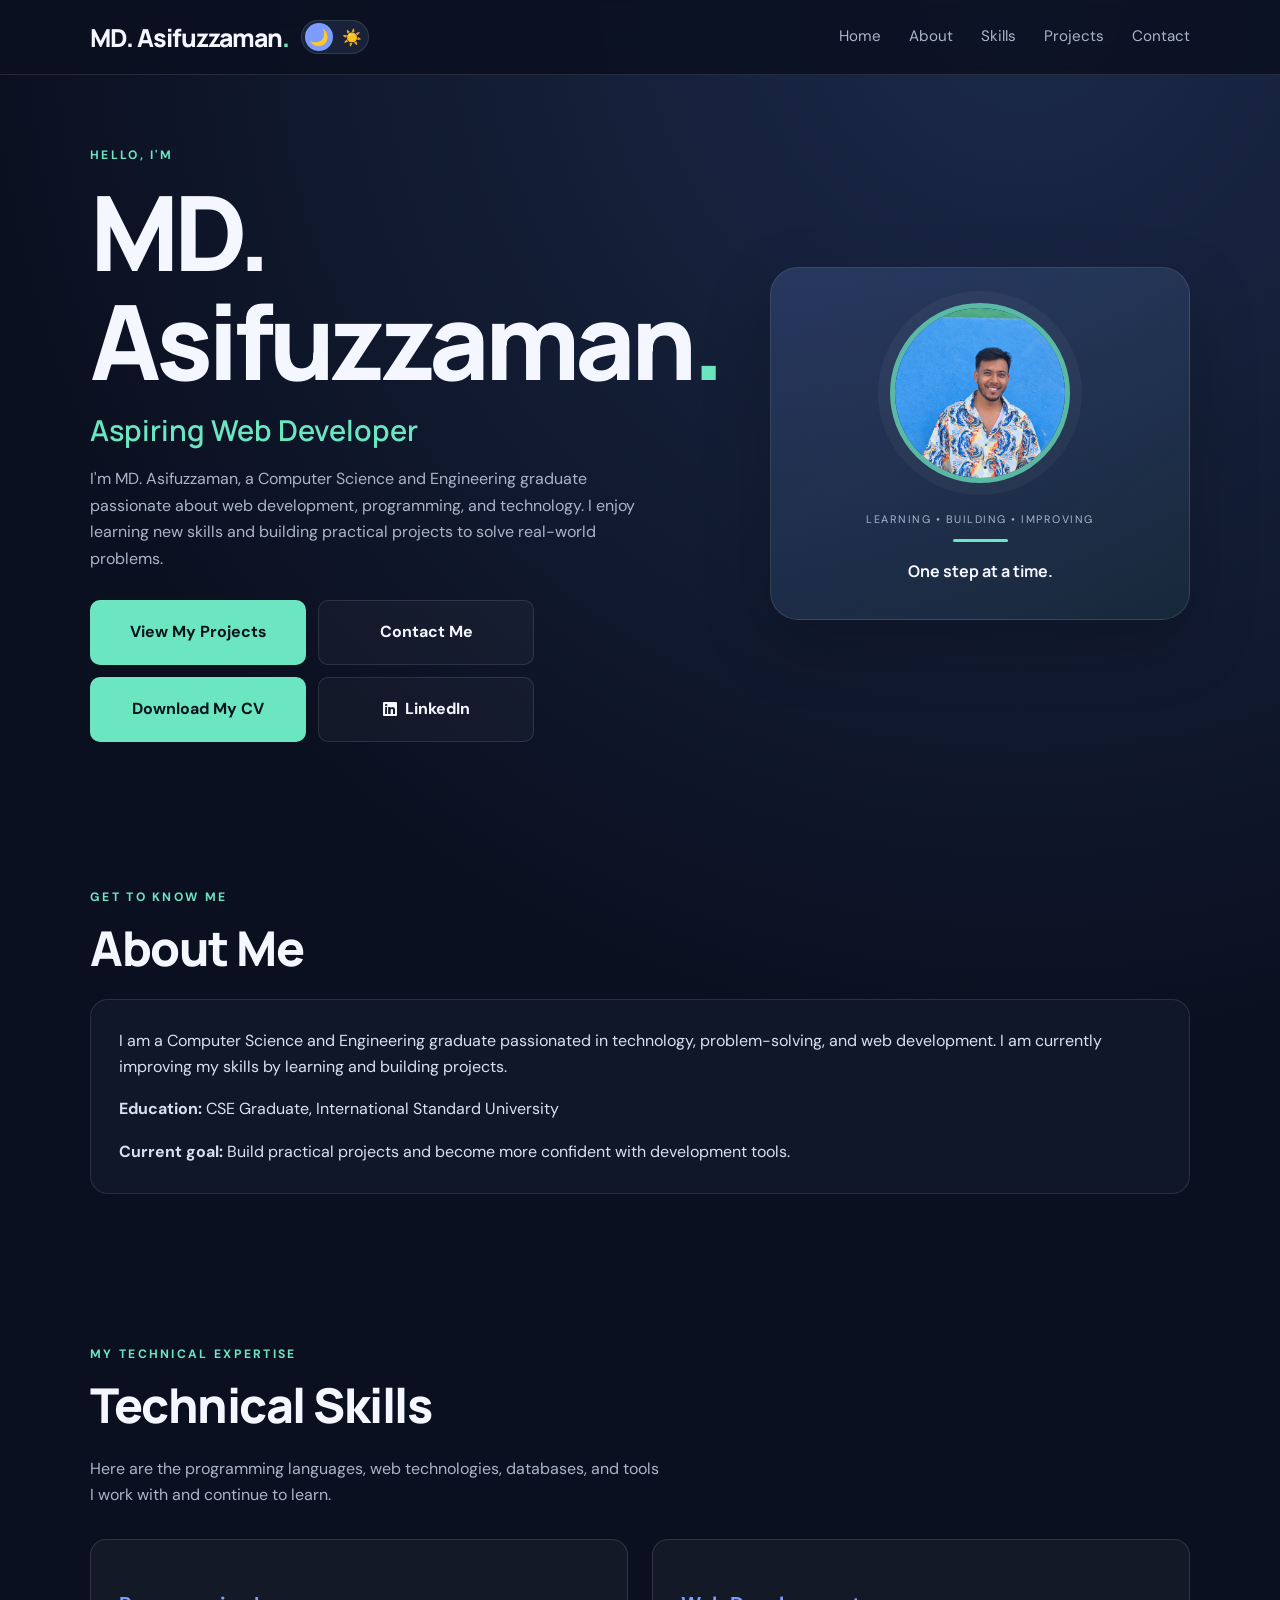
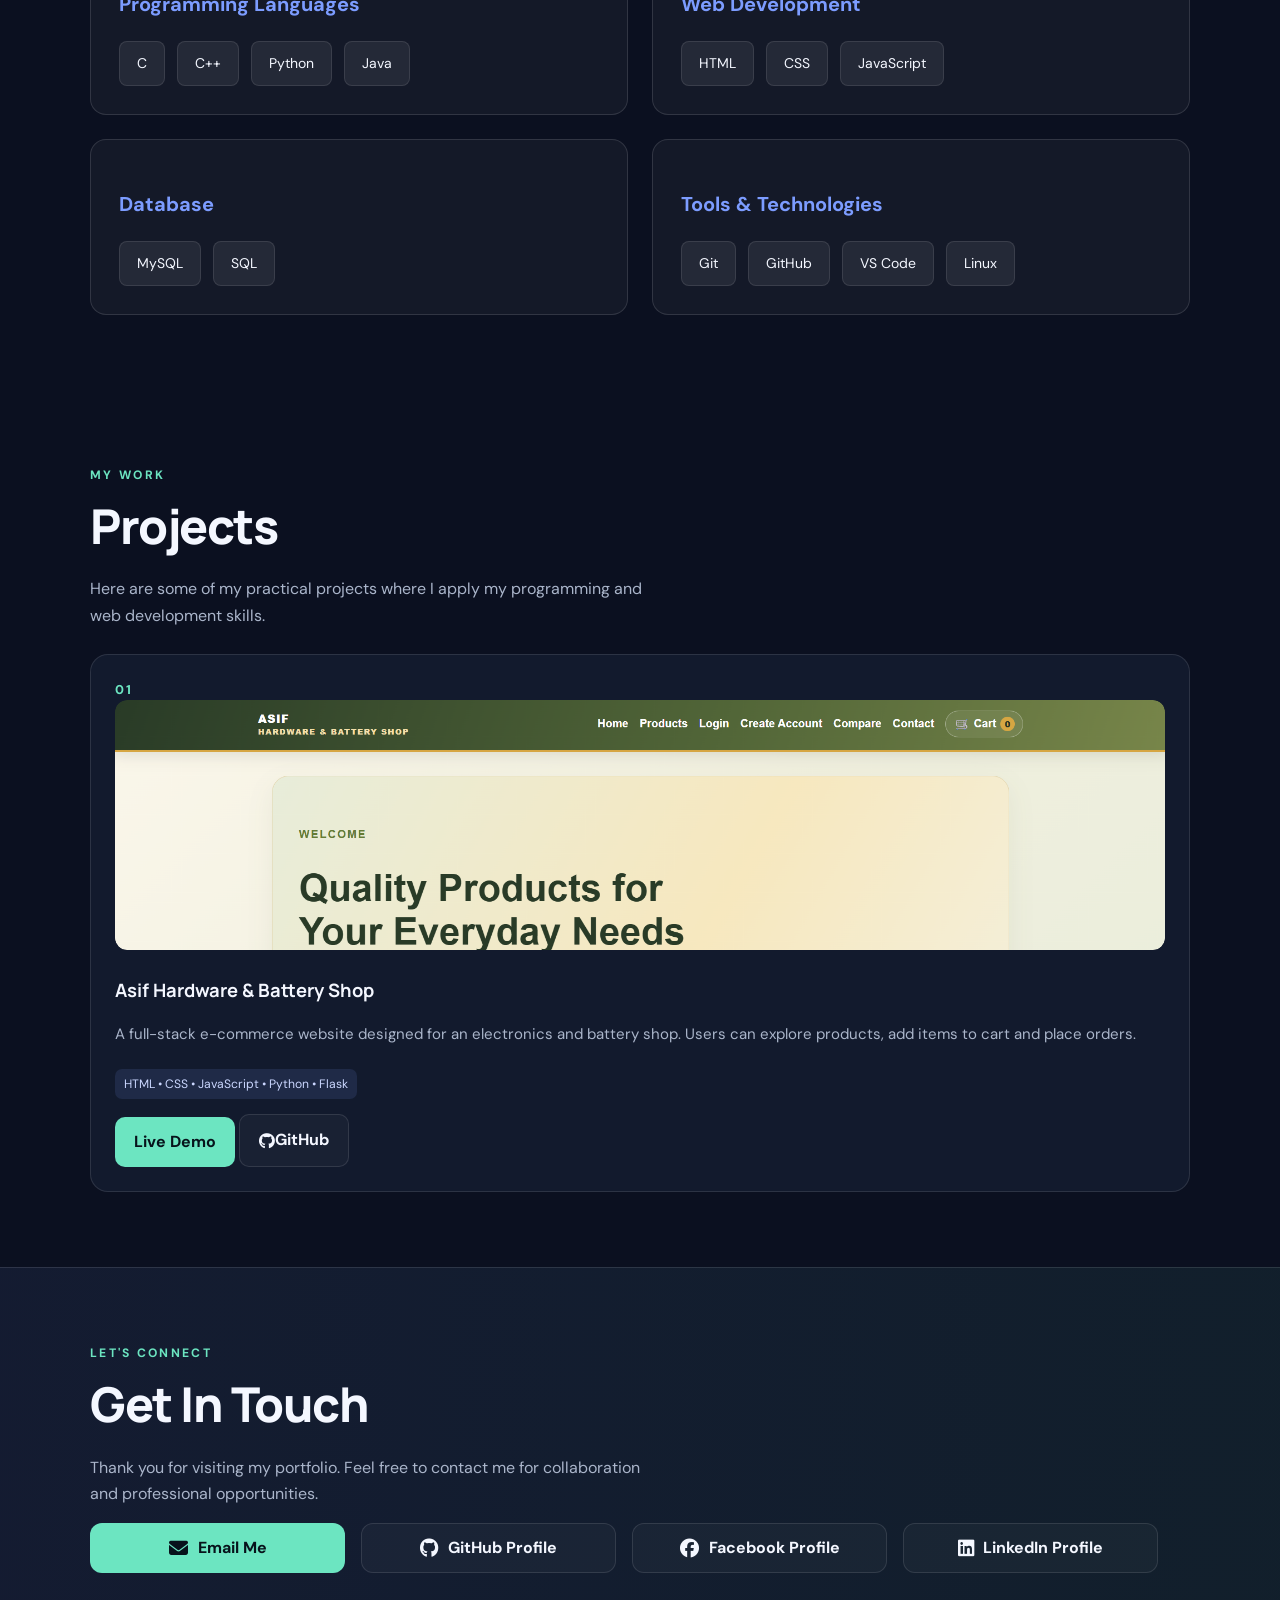
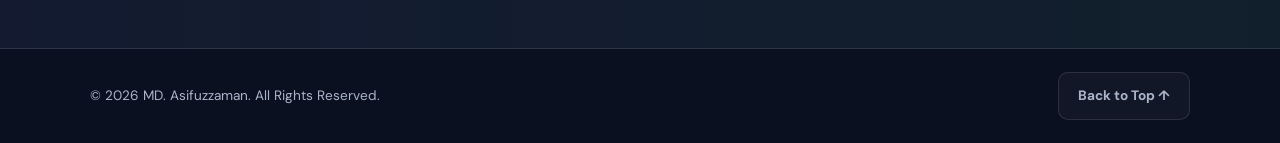
==== commit 1bcac9c1: "Add files via upload update some code" ====
--- a/index.html
+++ b/index.html
@@ -14,6 +14,15 @@
   <header class="site-header">
     <nav class="nav container" aria-label="Main navigation">
       <a class="logo" href="#home">MD. Asifuzzaman<span>.</span></a>
+      <button class="theme-switch" id="themeToggle"
+        type="button"
+        aria-label="Switch to light mode">
+
+        <span class="theme-icon moon">🌙</span>
+        <span class="theme-icon sun">☀️</span>
+
+         <span class="theme-slider"></span>
+      </button>
       <button class="menu-toggle" id="menuToggle" aria-label="Open navigation" aria-expanded="false">☰</button>
       <div class="nav-links" id="navLinks">
         <a href="#home">Home</a>
--- a/style.css
+++ b/style.css
@@ -23,6 +23,78 @@
 .container { width: min(1100px, calc(100% - 40px)); margin-inline: auto; }
 .site-header { position: sticky; top: 0; z-index: 10; background: rgba(11,16,32,.88); backdrop-filter: blur(14px); border-bottom: 1px solid var(--border); }
 .nav { min-height: 74px; display: flex; align-items: center; justify-content: space-between; }
+/* Theme switch positioning */
+.theme-switch {
+  margin-left: 12px;
+  margin-right: auto;
+  flex-shrink: 0;
+}
+/* Theme Switch Design */
+.theme-switch {
+  position: relative;
+  width: 68px;
+  height: 34px;
+  border: 1px solid var(--border);
+  border-radius: 30px;
+  background: #18233a;
+  display: flex;
+  align-items: center;
+  justify-content: space-around;
+  padding: 0;
+  cursor: pointer;
+  overflow: hidden;
+}
+
+.theme-icon {
+  z-index: 2;
+  font-size: 16px;
+  width: 50%;
+  text-align: center;
+}
+
+.theme-slider {
+  position: absolute;
+  width: 28px;
+  height: 28px;
+  left: 3px;
+  top: 2px;
+  border-radius: 50%;
+  background: #7c9cff;
+  transition: transform 0.3s ease;
+}
+
+/* Light Mode Switch Position */
+body.light-mode .theme-slider {
+  transform: translateX(32px);
+}
+/* Light Mode - Section Improvements */
+
+body.light-mode .about-box {
+  background: #ffffff;
+  color: #334155;
+  border-color: rgba(0, 0, 0, 0.12);
+}
+
+body.light-mode .skill-category {
+  background: #ffffff;
+  border-color: rgba(0, 0, 0, 0.12);
+  box-shadow: 0 5px 20px rgba(0, 0, 0, 0.04);
+}
+
+body.light-mode .skill-category h3 {
+  color: var(--accent);
+}
+
+body.light-mode .skill-items span {
+  background: #f1f5fb;
+  border-color: rgba(0, 0, 0, 0.10);
+  color: #334155;
+}
+
+body.light-mode .skill-items span:hover {
+  background: var(--accent);
+  color: #ffffff;
+}
 .logo { font: 800 1.55rem 'Manrope', sans-serif; letter-spacing: -1px; }
 .logo span, .accent { color: var(--accent-2); }
 .nav-links { display: flex; gap: 28px; color: var(--muted); font-size: .95rem; }
@@ -385,4 +457,96 @@
     .lightbox-next {
         right: 5px;
     }
+}
+/* Light Mode Colors */
+body.light-mode {
+  --bg: #EAF4FF;
+  --panel: #ffffff;
+  --panel-light: #DCEBFA;
+  --text: #172033;
+  --muted: #596579;
+  --accent: #315fce;
+  --accent-2: #159b7b;
+  --border: rgba(0, 0, 0, 0.12);
+
+  background: var(--bg);
+  color: var(--text);
+}
+
+/* Header */
+body.light-mode .site-header {
+  background: rgba(234, 244, 255, 0.92);
+}
+
+/* Mobile Navigation */
+body.light-mode .nav-links {
+  background: #EAF4FF;
+}
+
+/* Theme Switch */
+body.light-mode .theme-switch {
+  background: #e4eaf5;
+}
+/* Light Mode - Projects Section */
+
+body.light-mode .project-card {
+  background: #ffffff;
+  border-color: rgba(0, 0, 0, 0.12);
+  box-shadow: 0 5px 20px rgba(0, 0, 0, 0.04);
+}
+
+body.light-mode .project-card h3 {
+  color: #172033;
+}
+
+body.light-mode .project-card p {
+  color: #596579;
+}
+
+body.light-mode .project-number {
+  color: #159b7b;
+}
+
+body.light-mode .tag {
+  background: rgba(49, 95, 206, 0.10);
+  color: #315fce;
+}
+
+/* Light Mode - Buttons */
+
+body.light-mode .button.secondary {
+  background: #ffffff;
+  color: #315fce;
+  border-color: rgba(49, 95, 206, 0.25);
+}
+
+/* Light Mode - Contact Section */
+
+body.light-mode .contact-section {
+  background: linear-gradient(
+    90deg,
+    rgba(49, 95, 206, 0.06),
+    rgba(21, 155, 123, 0.07)
+  );
+  border-color: rgba(0, 0, 0, 0.12);
+}
+/* Smooth Dark / Light Mode Transition */
+
+body,
+.site-header,
+.nav-links,
+.about-box,
+.skill,
+.skill-category,
+.skill-items span,
+.project-card,
+.contact-section,
+.footer,
+.button,
+.theme-switch {
+  transition:
+    background-color 0.35s ease,
+    color 0.35s ease,
+    border-color 0.35s ease,
+    box-shadow 0.35s ease;
 }
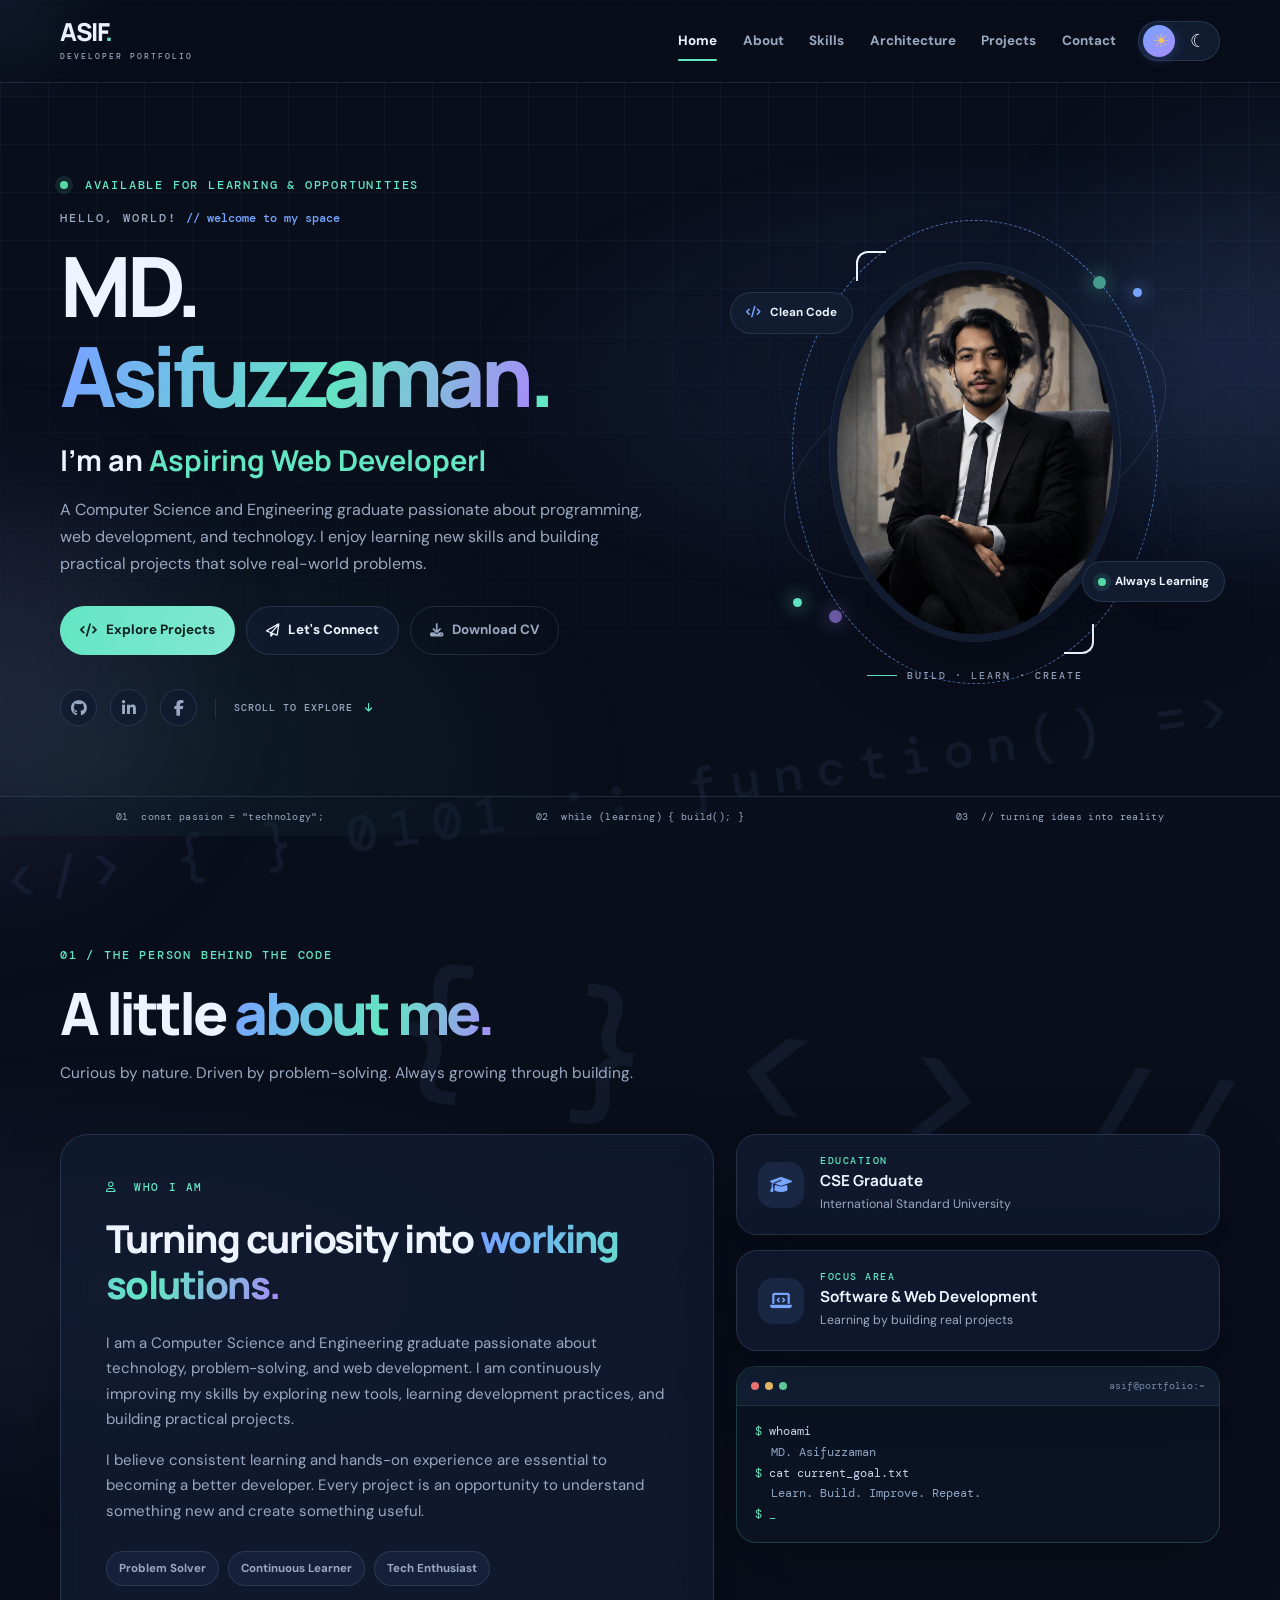
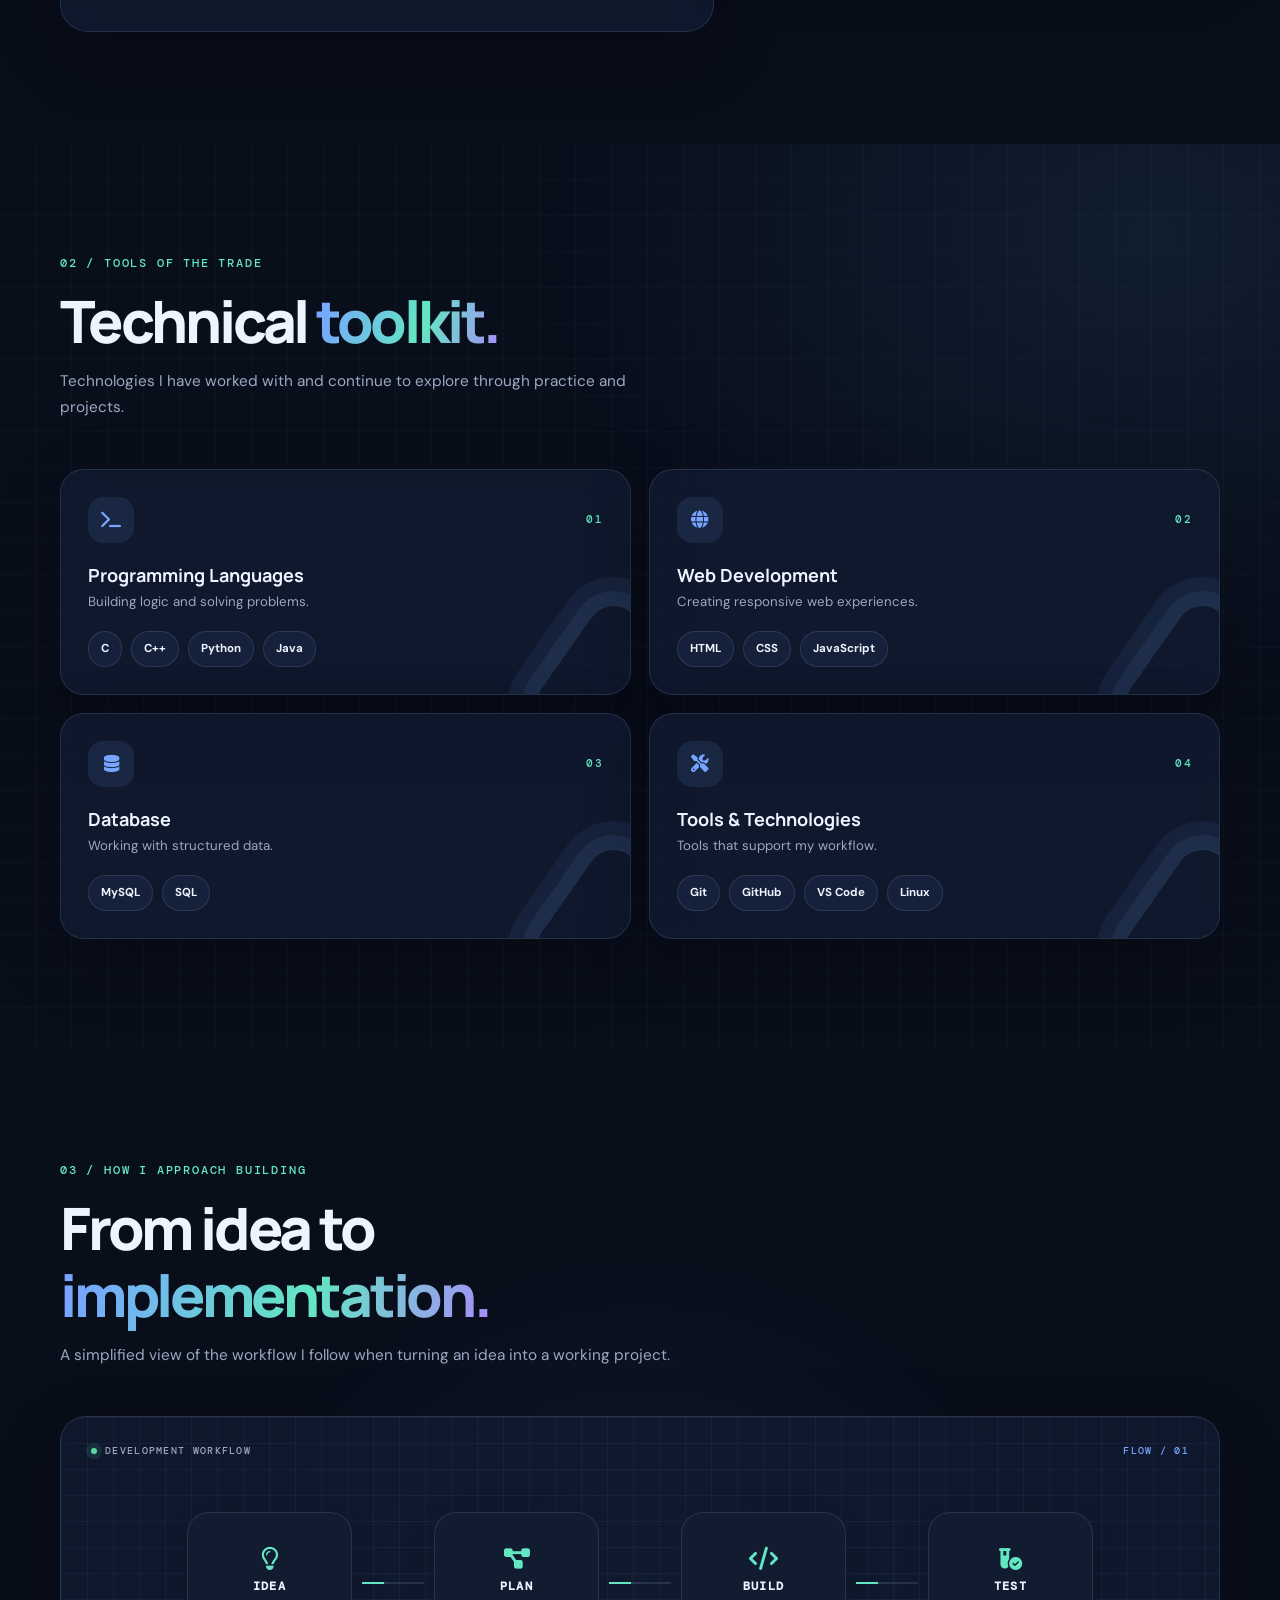
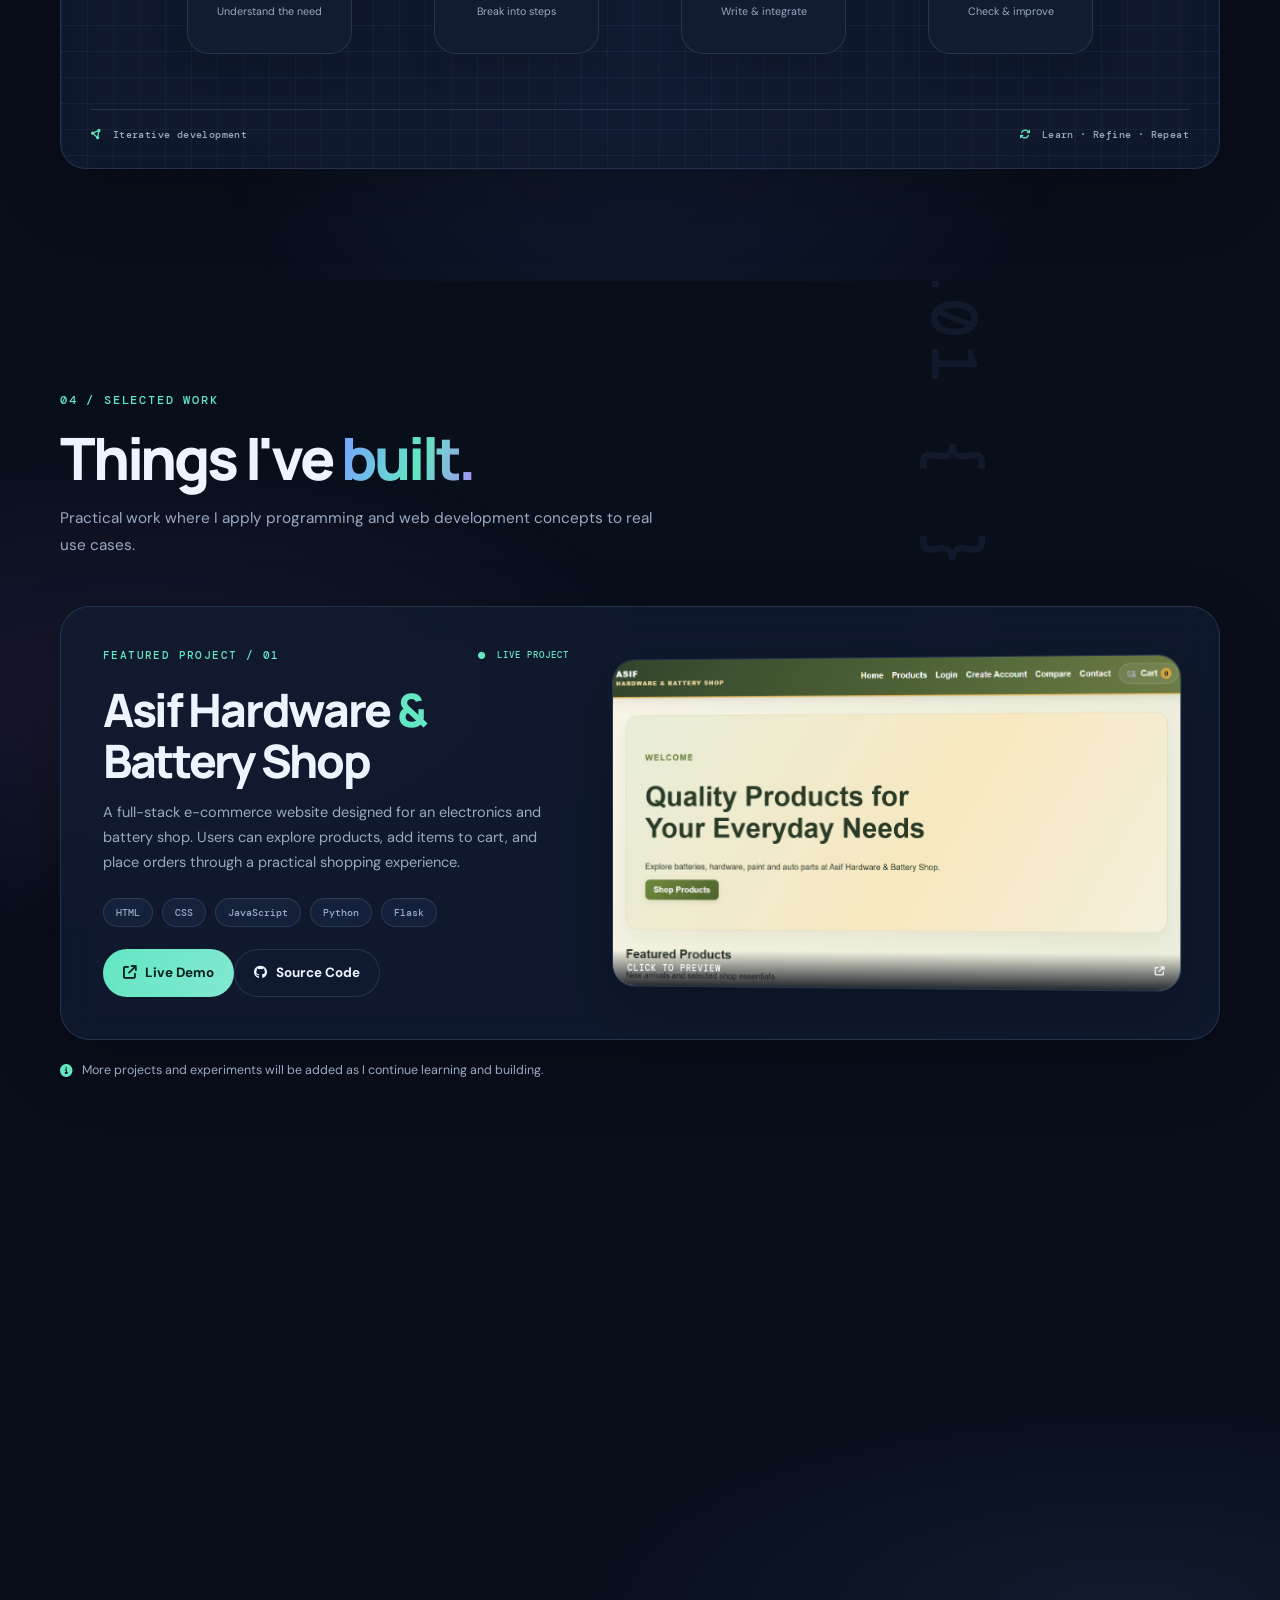
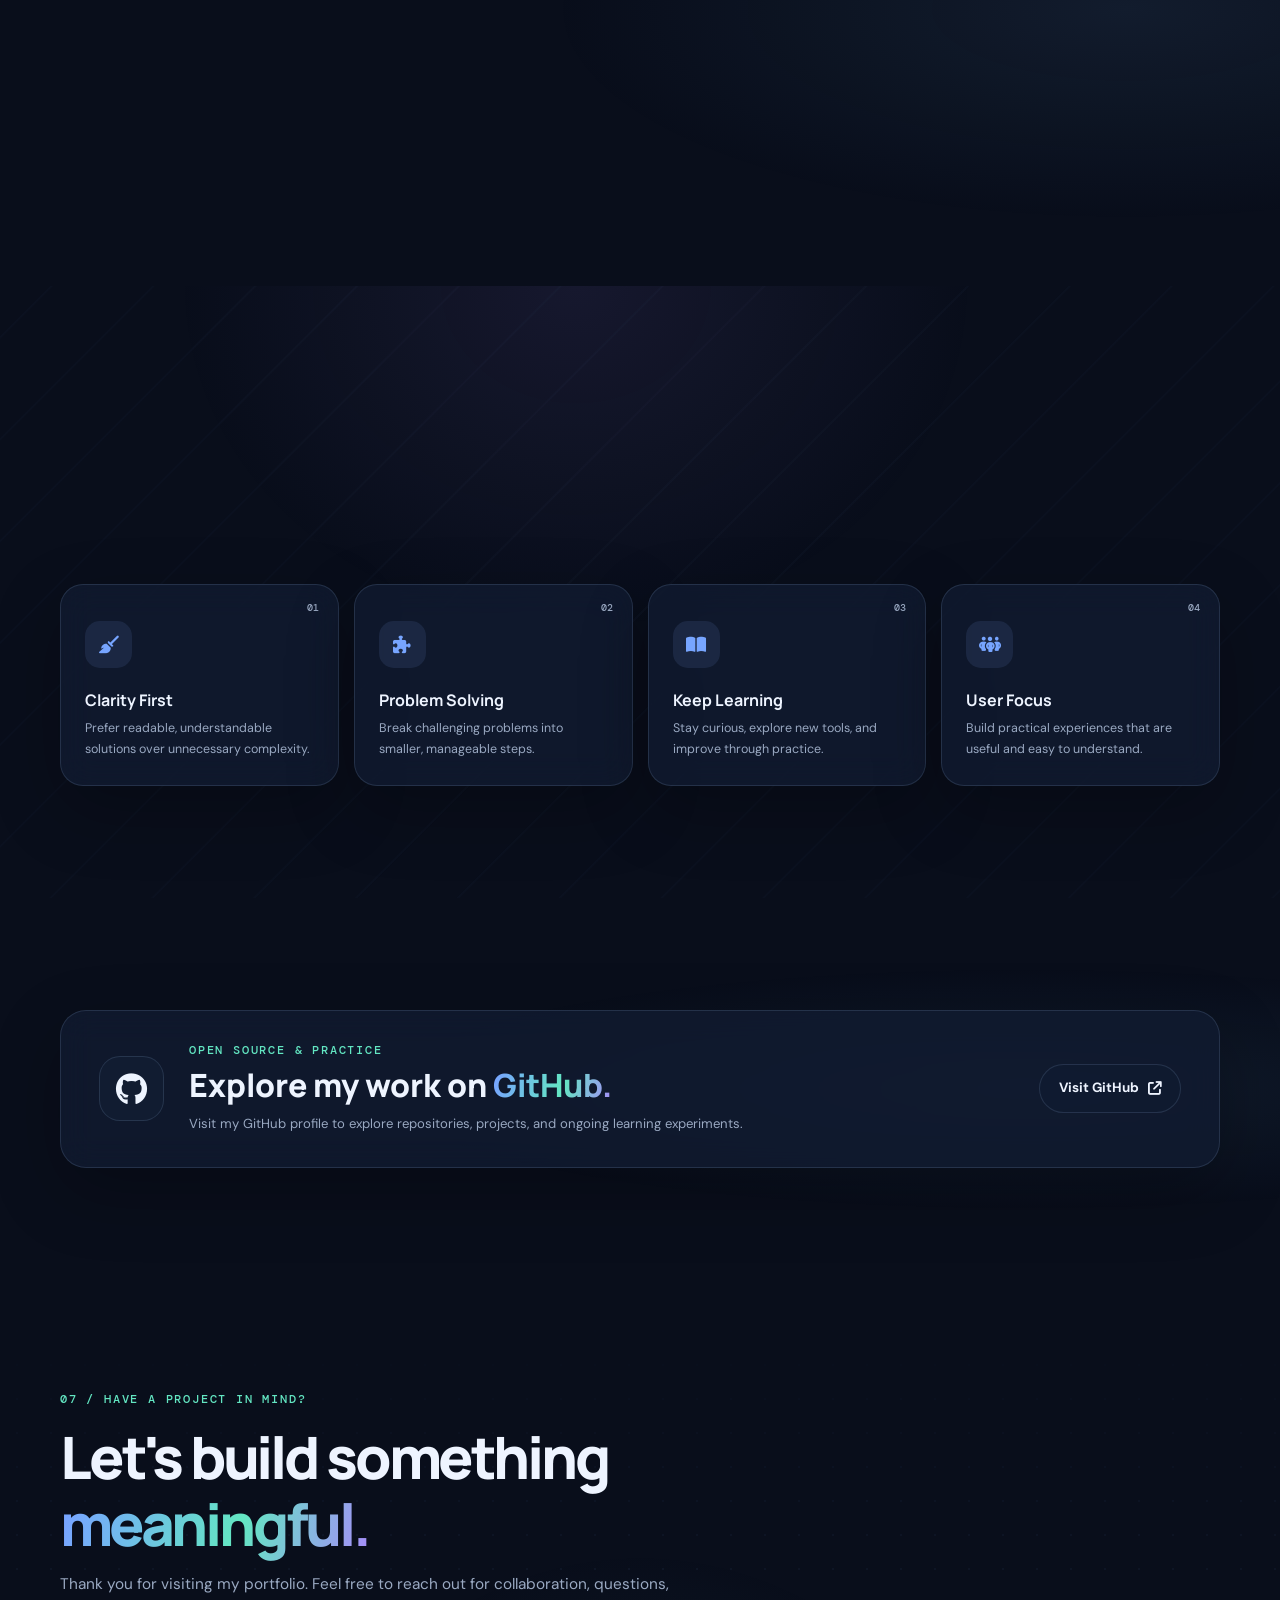
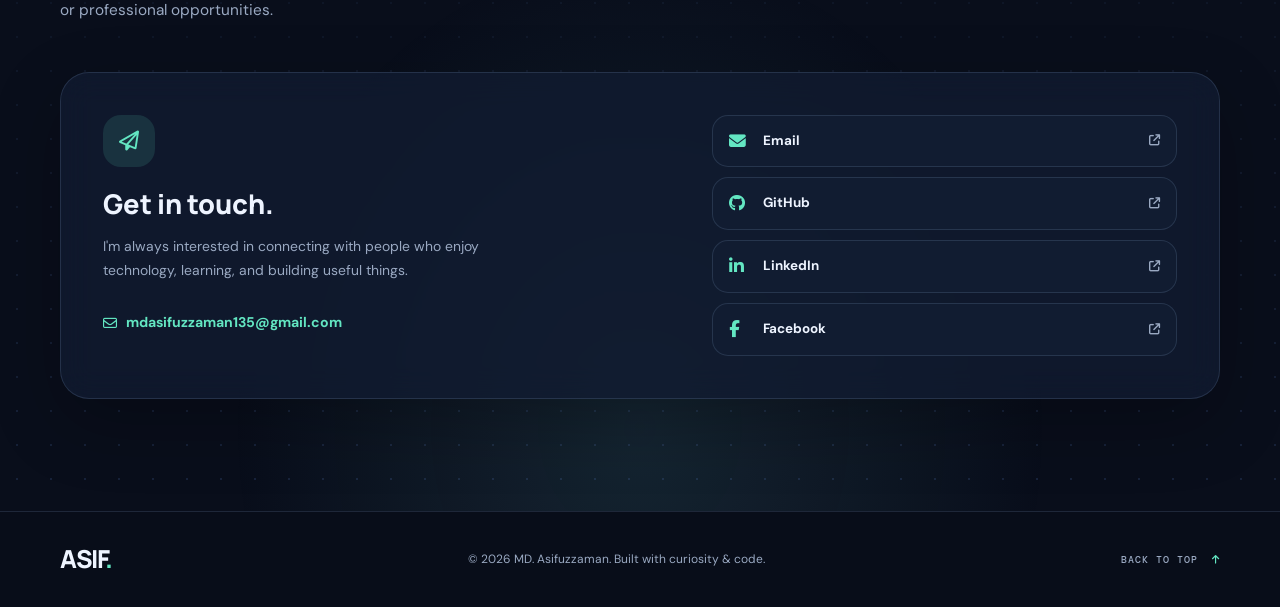
==== commit 22d663ec: "some latest fule and code update" ====
--- a/index.html
+++ b/index.html
@@ -3,270 +3,92 @@
 <head>
   <meta charset="UTF-8">
   <meta name="viewport" content="width=device-width, initial-scale=1.0">
-  <meta name="description" content="Personal portfolio website of Asif, a Computer Science graduate.">
-  <title>MD. Asifuzzaman | Personal Portfolio</title>
+  <meta name="description" content="MD. Asifuzzaman — Computer Science and Engineering graduate, aspiring software and web developer.">
+  <meta name="theme-color" content="#0b1020">
+  <title>MD. Asifuzzaman | Developer Portfolio</title>
+  <link rel="preconnect" href="https://fonts.googleapis.com">
+  <link rel="preconnect" href="https://fonts.gstatic.com" crossorigin>
+  <link href="https://fonts.googleapis.com/css2?family=DM+Mono:wght@400;500&family=DM+Sans:wght@400;500;600;700&family=Manrope:wght@400;500;600;700;800&display=swap" rel="stylesheet">
+  <link rel="stylesheet" href="https://cdnjs.cloudflare.com/ajax/libs/font-awesome/6.5.2/css/all.min.css">
   <link rel="stylesheet" href="style.css">
-<!-- Font Awesome Icons -->
-<link rel="stylesheet"
-href="https://cdnjs.cloudflare.com/ajax/libs/font-awesome/6.5.2/css/all.min.css">
+  <script>try{if(localStorage.getItem('portfolio-theme')==='light')document.documentElement.classList.add('light-mode')}catch(e){}</script>
 </head>
 <body>
+  <div class="page-loader" aria-hidden="true"><div class="loader-mark">A<span>.</span></div><div class="loader-track"><i></i></div><small>INITIALIZING PORTFOLIO</small></div>
+  <div class="ambient ambient-one" aria-hidden="true"></div><div class="ambient ambient-two" aria-hidden="true"></div>
   <header class="site-header">
     <nav class="nav container" aria-label="Main navigation">
-      <a class="logo" href="#home">MD. Asifuzzaman<span>.</span></a>
-      <button class="theme-switch" id="themeToggle"
-        type="button"
-        aria-label="Switch to light mode">
-
-        <span class="theme-icon moon">🌙</span>
-        <span class="theme-icon sun">☀️</span>
-
-         <span class="theme-slider"></span>
-      </button>
-      <button class="menu-toggle" id="menuToggle" aria-label="Open navigation" aria-expanded="false">☰</button>
-      <div class="nav-links" id="navLinks">
-        <a href="#home">Home</a>
-        <a href="#about">About</a>
-        <a href="#skills">Skills</a>
-        <a href="#projects">Projects</a>
-        <a href="#contact">Contact</a>
+      <a class="logo" href="#home" aria-label="MD. Asifuzzaman home">ASIF<span>.</span><small>DEVELOPER PORTFOLIO</small></a>
+      <div class="nav-right">
+        <div class="nav-links" id="navLinks"><a href="#home" class="active">Home</a><a href="#about">About</a><a href="#skills">Skills</a><a href="#architecture">Architecture</a><a href="#projects">Projects</a><a href="#contact">Contact</a></div>
+        <button class="theme-switch" id="themeToggle" type="button" aria-label="Switch to light mode" aria-pressed="false"><span class="theme-slider"></span><span class="theme-icon sun" aria-hidden="true">☀</span><span class="theme-icon moon" aria-hidden="true">☾</span></button>
+        <button class="menu-toggle" id="menuToggle" type="button" aria-label="Open navigation" aria-expanded="false"><span></span><span></span></button>
       </div>
     </nav>
   </header>
 
   <main>
-    <section class="hero container" id="home">
-      <div class="hero-copy">
-        <p class="eyebrow">HELLO, I'M</p>
-        <h1>MD. Asifuzzaman<span class="accent">.</span></h1>
-        <h2>Aspiring Web Developer</h2>
-           <p class="hero-text">
-             I'm MD. Asifuzzaman, a Computer Science and Engineering graduate
-             passionate about web development, programming, and technology.
-             I enjoy learning new skills and building practical projects
-             to solve real-world problems.
-           </p>      
-           <div class="hero-actions">
-            <a class="button primary" href="#projects">View My Projects</a>
-            <a class="button secondary" href="#contact">Contact Me</a>
-            <a class="button primary" href="Asif_CV.pdf" download>Download My CV</a>
-             <a class="button secondary"
-               href="https://www.linkedin.com/in/md-asifuzzaman-anonto-6558582bb/"
-               target="_blank"
-               rel="noopener noreferrer">
-               <i class="fa-brands fa-linkedin"></i>
-               LinkedIn
-             </a>
-           </div>
+    <section class="hero section-shell" id="home">
+      <div class="hero-grid container">
+        <div class="hero-copy reveal">
+          <p class="eyebrow"><span class="status-dot"></span> AVAILABLE FOR LEARNING & OPPORTUNITIES</p>
+          <p class="hello-line">HELLO, WORLD! <span class="mono-comment">// welcome to my space</span></p>
+          <h1>MD. <span class="gradient-text">Asifuzzaman</span><span class="accent">.</span></h1>
+          <h2>I'm an <span class="typing-text" id="typingText">Aspiring Web Developer</span><span class="typing-caret">|</span></h2>
+          <p class="hero-text">A Computer Science and Engineering graduate passionate about programming, web development, and technology. I enjoy learning new skills and building practical projects that solve real-world problems.</p>
+          <div class="hero-actions"><a class="button primary" href="#projects"><i class="fa-solid fa-code"></i> Explore Projects</a><a class="button secondary" href="#contact"><i class="fa-regular fa-paper-plane"></i> Let's Connect</a><a class="button ghost" href="Asif_CV.pdf" download><i class="fa-solid fa-download"></i> Download CV</a></div>
+          <div class="hero-socials"><a href="https://github.com/AZAsifOS" target="_blank" rel="noopener noreferrer" aria-label="GitHub"><i class="fa-brands fa-github"></i></a><a href="https://www.linkedin.com/in/md-asifuzzaman-anonto-6558582bb/" target="_blank" rel="noopener noreferrer" aria-label="LinkedIn"><i class="fa-brands fa-linkedin-in"></i></a><a href="https://www.facebook.com/share/19yCB1R58z/" target="_blank" rel="noopener noreferrer" aria-label="Facebook"><i class="fa-brands fa-facebook-f"></i></a><span class="social-divider"></span><span class="scroll-hint">SCROLL TO EXPLORE <i class="fa-solid fa-arrow-down"></i></span></div>
+        </div>
+        <div class="hero-visual reveal reveal-delay">
+          <div class="orbit orbit-one"></div><div class="orbit orbit-two"></div><div class="orbit-dot dot-one"></div><div class="orbit-dot dot-two"></div>
+          <div class="profile-frame"><div class="profile-ring"></div><img class="profile-photo" src="profile.jpg" alt="Portrait of MD. Asifuzzaman"><span class="profile-corner corner-tl"></span><span class="profile-corner corner-br"></span></div>
+          <div class="floating-chip chip-code"><i class="fa-solid fa-code"></i><span>Clean Code</span></div><div class="floating-chip chip-status"><span class="status-dot"></span><span>Always Learning</span></div>
+          <div class="visual-caption"><span class="caption-line"></span><span>BUILD · LEARN · CREATE</span></div>
+        </div>
       </div>
-      <div class="hero-card" aria-label="Profile illustration">
-        <img class="profile-photo" src="profile.jpg" alt="Portrait of MD. Asifuzzaman">
-        <p class="card-label">LEARNING • BUILDING • IMPROVING</p>
-        <div class="card-line"></div>
-        <p class="card-note">One step at a time.</p>
-      </div>
+      <div class="hero-code-strip" aria-hidden="true"><span>01&nbsp; const passion = "technology";</span><span>02&nbsp; while (learning) { build(); }</span><span>03&nbsp; // turning ideas into reality</span></div>
     </section>
 
-    <section class="section container" id="about">
-      <p class="eyebrow">GET TO KNOW ME</p>
-      <h2 class="section-title">About Me</h2>
-      <div class="about-box">
-        <p>I am a Computer Science and Engineering graduate passionated in technology, problem-solving, and web development. I am currently improving my skills by learning and building projects.</p>
-        <p><strong>Education:</strong> CSE Graduate, International Standard University</p>
-        <p><strong>Current goal:</strong> Build practical projects and become more confident with development tools.</p>
+    <section class="section-shell about-section" id="about"><div class="section container">
+      <div class="section-heading reveal"><p class="eyebrow">01 / THE PERSON BEHIND THE CODE</p><h2 class="section-title">A little <span class="gradient-text">about me.</span></h2><p class="section-intro">Curious by nature. Driven by problem-solving. Always growing through building.</p></div>
+      <div class="about-layout"><div class="about-card glass-card reveal"><div class="card-kicker"><i class="fa-regular fa-user"></i> WHO I AM</div><h3>Turning curiosity into <span class="gradient-text">working solutions.</span></h3><p>I am a Computer Science and Engineering graduate passionate about technology, problem-solving, and web development. I am continuously improving my skills by exploring new tools, learning development practices, and building practical projects.</p><p>I believe consistent learning and hands-on experience are essential to becoming a better developer. Every project is an opportunity to understand something new and create something useful.</p><div class="about-tags"><span>Problem Solver</span><span>Continuous Learner</span><span>Tech Enthusiast</span></div></div>
+        <div class="about-side reveal reveal-delay"><div class="info-card glass-card"><span class="info-icon"><i class="fa-solid fa-graduation-cap"></i></span><div><small>EDUCATION</small><strong>CSE Graduate</strong><p>International Standard University</p></div></div><div class="info-card glass-card"><span class="info-icon"><i class="fa-solid fa-laptop-code"></i></span><div><small>FOCUS AREA</small><strong>Software & Web Development</strong><p>Learning by building real projects</p></div></div><div class="terminal-card"><div class="terminal-top"><span></span><span></span><span></span><b>asif@portfolio:~</b></div><div class="terminal-body"><p><span class="terminal-prompt">$</span> whoami</p><p class="terminal-output">MD. Asifuzzaman</p><p><span class="terminal-prompt">$</span> cat current_goal.txt</p><p class="terminal-output">Learn. Build. Improve. Repeat.</p><p><span class="terminal-prompt">$</span> <span class="terminal-cursor">_</span></p></div></div></div></div>
+    </div></section>
+
+    <section class="section-shell skills-section" id="skills"><div class="section container">
+      <div class="section-heading reveal"><p class="eyebrow">02 / TOOLS OF THE TRADE</p><h2 class="section-title">Technical <span class="gradient-text">toolkit.</span></h2><p class="section-intro">Technologies I have worked with and continue to explore through practice and projects.</p></div>
+      <div class="skills-grid">
+        <article class="skill-card glass-card reveal"><div class="skill-card-head"><span class="skill-icon"><i class="fa-solid fa-terminal"></i></span><span class="skill-index">01</span></div><h3>Programming Languages</h3><p>Building logic and solving problems.</p><div class="skill-pills"><span>C</span><span>C++</span><span>Python</span><span>Java</span></div></article>
+        <article class="skill-card glass-card reveal reveal-delay"><div class="skill-card-head"><span class="skill-icon"><i class="fa-solid fa-globe"></i></span><span class="skill-index">02</span></div><h3>Web Development</h3><p>Creating responsive web experiences.</p><div class="skill-pills"><span>HTML</span><span>CSS</span><span>JavaScript</span></div></article>
+        <article class="skill-card glass-card reveal"><div class="skill-card-head"><span class="skill-icon"><i class="fa-solid fa-database"></i></span><span class="skill-index">03</span></div><h3>Database</h3><p>Working with structured data.</p><div class="skill-pills"><span>MySQL</span><span>SQL</span></div></article>
+        <article class="skill-card glass-card reveal reveal-delay"><div class="skill-card-head"><span class="skill-icon"><i class="fa-solid fa-screwdriver-wrench"></i></span><span class="skill-index">04</span></div><h3>Tools & Technologies</h3><p>Tools that support my workflow.</p><div class="skill-pills"><span>Git</span><span>GitHub</span><span>VS Code</span><span>Linux</span></div></article>
       </div>
-    </section>
+    </div></section>
 
-    <section class="section container" id="skills">
+    <section class="section-shell architecture-section" id="architecture"><div class="section container">
+      <div class="section-heading reveal"><p class="eyebrow">03 / HOW I APPROACH BUILDING</p><h2 class="section-title">From idea to <span class="gradient-text">implementation.</span></h2><p class="section-intro">A simplified view of the workflow I follow when turning an idea into a working project.</p></div>
+      <div class="architecture-board glass-card reveal"><div class="board-label"><span class="status-dot"></span> DEVELOPMENT WORKFLOW <span class="board-version">FLOW / 01</span></div><div class="flow-diagram"><div class="flow-node"><i class="fa-regular fa-lightbulb"></i><strong>IDEA</strong><small>Understand the need</small></div><span class="flow-connector"><i></i></span><div class="flow-node"><i class="fa-solid fa-diagram-project"></i><strong>PLAN</strong><small>Break into steps</small></div><span class="flow-connector"><i></i></span><div class="flow-node"><i class="fa-solid fa-code"></i><strong>BUILD</strong><small>Write & integrate</small></div><span class="flow-connector"><i></i></span><div class="flow-node"><i class="fa-solid fa-vial-circle-check"></i><strong>TEST</strong><small>Check & improve</small></div></div><div class="board-footer"><span><i class="fa-solid fa-circle-nodes"></i> Iterative development</span><span><i class="fa-solid fa-arrows-rotate"></i> Learn · Refine · Repeat</span></div></div>
+    </div></section>
 
-  <p class="eyebrow">MY TECHNICAL EXPERTISE</p>
+    <section class="section-shell projects-section" id="projects"><div class="section container">
+      <div class="section-heading reveal"><p class="eyebrow">04 / SELECTED WORK</p><h2 class="section-title">Things I've <span class="gradient-text">built.</span></h2><p class="section-intro">Practical work where I apply programming and web development concepts to real use cases.</p></div>
+      <article class="project-card glass-card reveal"><div class="project-copy"><div class="project-meta"><span class="project-number">FEATURED PROJECT / 01</span><span class="project-status"><i class="fa-solid fa-circle"></i> LIVE PROJECT</span></div><h3>Asif Hardware <span>&</span><br>Battery Shop</h3><p class="project-description">A full-stack e-commerce website designed for an electronics and battery shop. Users can explore products, add items to cart, and place orders through a practical shopping experience.</p><div class="project-tech"><span>HTML</span><span>CSS</span><span>JavaScript</span><span>Python</span><span>Flask</span></div><div class="project-actions"><a class="button primary" href="https://asif-hardware-updated.onrender.com/" target="_blank" rel="noopener noreferrer"><i class="fa-solid fa-arrow-up-right-from-square"></i> Live Demo</a><a class="button secondary" href="https://github.com/AZAsifOS/asif-hardware-updated" target="_blank" rel="noopener noreferrer"><i class="fa-brands fa-github"></i> Source Code</a></div></div><button class="project-preview" id="openGallery" type="button" aria-label="Open Asif Hardware project screenshots"><img src="images/hardware-home.png" alt="Asif Hardware and Battery Shop homepage"><span class="preview-overlay"><i class="fa-solid fa-expand"></i> Explore screenshots</span><span class="preview-corner">CLICK TO PREVIEW <i class="fa-solid fa-arrow-up-right-from-square"></i></span></button></article>
+      <div class="project-note reveal"><i class="fa-solid fa-circle-info"></i><span>More projects and experiments will be added as I continue learning and building.</span></div>
+    </div></section>
 
-  <h2 class="section-title">Technical Skills</h2>
+    <section class="section-shell education-section" id="education"><div class="section container"><div class="section-heading reveal"><p class="eyebrow">05 / MY JOURNEY</p><h2 class="section-title">Education & <span class="gradient-text">growth.</span></h2><p class="section-intro">The academic foundation behind my interest in computing and software development.</p></div><div class="timeline reveal"><div class="timeline-line"></div><article class="timeline-item"><span class="timeline-dot"></span><div class="timeline-card glass-card"><small>ACADEMIC BACKGROUND</small><h3>Bachelor's in Computer Science & Engineering</h3><p class="timeline-place"><i class="fa-solid fa-building-columns"></i> International Standard University</p><p>Completed CSE studies and developed a foundation in programming, computer science concepts, databases, and software development.</p><span class="timeline-badge">CSE GRADUATE</span></div></article></div></div></section>
 
-  <p class="section-intro">
-    Here are the programming languages, web technologies,
-    databases, and tools I work with and continue to learn.
-  </p>
+    <section class="section-shell principles-section" id="principles"><div class="section container"><div class="section-heading reveal"><p class="eyebrow">06 / MY DEVELOPMENT MINDSET</p><h2 class="section-title">Principles I <span class="gradient-text">value.</span></h2><p class="section-intro">A few ideas that guide how I learn, write code, and approach a challenge.</p></div><div class="principles-grid"><article class="principle-card glass-card reveal"><span>01</span><i class="fa-solid fa-broom"></i><h3>Clarity First</h3><p>Prefer readable, understandable solutions over unnecessary complexity.</p></article><article class="principle-card glass-card reveal reveal-delay"><span>02</span><i class="fa-solid fa-puzzle-piece"></i><h3>Problem Solving</h3><p>Break challenging problems into smaller, manageable steps.</p></article><article class="principle-card glass-card reveal"><span>03</span><i class="fa-solid fa-book-open"></i><h3>Keep Learning</h3><p>Stay curious, explore new tools, and improve through practice.</p></article><article class="principle-card glass-card reveal reveal-delay"><span>04</span><i class="fa-solid fa-people-group"></i><h3>User Focus</h3><p>Build practical experiences that are useful and easy to understand.</p></article></div></div></section>
 
-  <div class="skills-container">
+    <section class="section-shell github-section"><div class="section container"><div class="github-card glass-card reveal"><div class="github-icon"><i class="fa-brands fa-github"></i></div><div class="github-copy"><p class="eyebrow">OPEN SOURCE & PRACTICE</p><h2>Explore my work on <span class="gradient-text">GitHub.</span></h2><p>Visit my GitHub profile to explore repositories, projects, and ongoing learning experiments.</p></div><a class="button secondary" href="https://github.com/AZAsifOS" target="_blank" rel="noopener noreferrer">Visit GitHub <i class="fa-solid fa-arrow-up-right-from-square"></i></a></div></div></section>
 
-    <div class="skill-category">
-      <h3>Programming Languages</h3>
-      <div class="skill-items">
-        <span>C</span>
-        <span>C++</span>
-        <span>Python</span>
-        <span>Java</span>
-      </div>
-    </div>
-
-    <div class="skill-category">
-      <h3>Web Development</h3>
-      <div class="skill-items">
-        <span>HTML</span>
-        <span>CSS</span>
-        <span>JavaScript</span>
-      </div>
-    </div>
-
-    <div class="skill-category">
-      <h3>Database</h3>
-      <div class="skill-items">
-        <span>MySQL</span>
-        <span>SQL</span>
-      </div>
-    </div>
-
-    <div class="skill-category">
-      <h3>Tools & Technologies</h3>
-      <div class="skill-items">
-        <span>Git</span>
-        <span>GitHub</span>
-        <span>VS Code</span>
-        <span>Linux</span>
-      </div>
-    </div>
-
-  </div>
-
-</section>
-
-    <section class="section container" id="projects">
-
-    <p class="eyebrow">MY WORK</p>
-
-    <h2 class="section-title">Projects</h2>
-
-    <p class="section-intro">
-        Here are some of my practical projects where I apply
-        my programming and web development skills.
-    </p>
-
-    <div class="project-grid">
-
-        <article class="project-card featured-project">
-
-            <div class="project-number">01</div>
-
-            <!-- Project Main Preview -->
-
-<button class="project-preview"
-        onclick="openProjectGallery()"
-        aria-label="View project screenshots">
-
-    <img src="images/hardware-home.png"
-         alt="Asif Hardware Homepage">
-
-    <span class="preview-overlay">
-        <i class="fa-solid fa-magnifying-glass-plus"></i>
-        View Screenshots
-    </span>
-
-</button>
-
-<!-- Project Image Popup -->
-
-<div id="projectLightbox" class="project-lightbox">
-
-    <button class="lightbox-close"
-            onclick="closeProjectGallery()">
-        &times;
-    </button>
-
-    <button class="lightbox-prev"
-            onclick="changeProjectImage(-1)">
-        &#10094;
-    </button>
-
-    <img id="lightboxImage" src="" alt="Project Screenshot">
-
-    <button class="lightbox-next"
-            onclick="changeProjectImage(1)">
-        &#10095;
-    </button>
-
-    <p id="lightboxCaption"></p>
-
-</div>
-
-            <h3>Asif Hardware &amp; Battery Shop</h3>
-
-            <p>
-                A full-stack e-commerce website designed for
-                an electronics and battery shop. Users can
-                explore products, add items to cart and place orders.
-            </p>
-
-            <span class="tag">
-                HTML • CSS • JavaScript • Python • Flask
-            </span>
-
-            <div class="project-actions">
-
-                <a class="button primary"
-                   href="https://asif-hardware-updated.onrender.com/"
-                   target="_blank"
-                   rel="noopener noreferrer">
-                    Live Demo
-                </a>
-
-                <a class="button secondary"
-                   href="https://github.com/AZAsifOS/asif-hardware-updated"
-                   target="_blank"
-                   rel="noopener noreferrer">
-                    <i class="fa-brands fa-github"></i>
-                    GitHub
-                </a>
-
-            </div>
-
-        </article>
-
-    </div>
-
-</section>
-
-    <section class="section contact-section" id="contact">
-  <div class="container">
-    <p class="eyebrow">LET'S CONNECT</p>
-    <h2 class="section-title">Get In Touch</h2>
-
-    <p class="section-intro">
-      Thank you for visiting my portfolio.
-      Feel free to contact me for collaboration
-      and professional opportunities.
-    </p>
-
-    <div class="contact-info">
-      <a class="button primary"   href="mailto:mdasifuzzaman135@gmail.com">
-         <i class="fa-solid fa-envelope"></i>
-         <span>Email Me</span>
-      </a>
-
-      <a class="button secondary"   href="https://github.com/AZAsifOS"   target="_blank"   rel="noopener noreferrer">
-         <i class="fa-brands fa-github"></i>
-         <span>GitHub Profile</span>
-      </a>
-      <a class="button secondary"   href="https://www.facebook.com/share/19yCB1R58z/"   target="_blank"   rel="noopener noreferrer">
-         <i class="fa-brands fa-facebook"></i>
-         <span>Facebook Profile</span>
-       </a>
-       <a class="button secondary"   href="https://www.linkedin.com/in/md-asifuzzaman-anonto-6558582bb/"   target="_blank"   rel="noopener noreferrer">
-         <i class="fa-brands fa-linkedin"></i>
-         <span>LinkedIn Profile</span>
-        </a>
-    </div>
-  </div>
-</section>
+    <section class="section-shell contact-section" id="contact"><div class="section container"><div class="section-heading reveal"><p class="eyebrow">07 / HAVE A PROJECT IN MIND?</p><h2 class="section-title">Let's build something <span class="gradient-text">meaningful.</span></h2><p class="section-intro">Thank you for visiting my portfolio. Feel free to reach out for collaboration, questions, or professional opportunities.</p></div><div class="contact-panel glass-card reveal"><div class="contact-copy"><span class="contact-orbit"><i class="fa-regular fa-paper-plane"></i></span><h3>Get in touch.</h3><p>I'm always interested in connecting with people who enjoy technology, learning, and building useful things.</p><a class="email-link" href="mailto:mdasifuzzaman135@gmail.com"><i class="fa-regular fa-envelope"></i> mdasifuzzaman135@gmail.com</a></div><div class="contact-links"><a href="mailto:mdasifuzzaman135@gmail.com"><i class="fa-solid fa-envelope"></i><span>Email</span><i class="fa-solid fa-arrow-up-right-from-square"></i></a><a href="https://github.com/AZAsifOS" target="_blank" rel="noopener noreferrer"><i class="fa-brands fa-github"></i><span>GitHub</span><i class="fa-solid fa-arrow-up-right-from-square"></i></a><a href="https://www.linkedin.com/in/md-asifuzzaman-anonto-6558582bb/" target="_blank" rel="noopener noreferrer"><i class="fa-brands fa-linkedin-in"></i><span>LinkedIn</span><i class="fa-solid fa-arrow-up-right-from-square"></i></a><a href="https://www.facebook.com/share/19yCB1R58z/" target="_blank" rel="noopener noreferrer"><i class="fa-brands fa-facebook-f"></i><span>Facebook</span><i class="fa-solid fa-arrow-up-right-from-square"></i></a></div></div></div></section>
   </main>
 
-  <footer class="footer">
-    <div class="container footer-inner">
-     <p>© <span id="year"></span> MD. Asifuzzaman. All Rights Reserved.</p>
-     <a href="#home" class="button secondary">Back to Top ↑</a>
-    </div>
- </footer>
+  <footer class="footer"><div class="container footer-inner"><a class="logo footer-logo" href="#home">ASIF<span>.</span></a><p>© <span id="year"></span> MD. Asifuzzaman. Built with curiosity & code.</p><a class="back-top" href="#home">BACK TO TOP <i class="fa-solid fa-arrow-up"></i></a></div></footer>
+  <div class="scroll-progress" id="scrollProgress" aria-hidden="true"></div><div class="cursor-glow" id="cursorGlow" aria-hidden="true"></div>
 
+  <div id="projectLightbox" class="project-lightbox" aria-hidden="true"><button class="lightbox-close" id="lightboxClose" aria-label="Close gallery">&times;</button><button class="lightbox-prev" id="lightboxPrev" aria-label="Previous image">&#10094;</button><div class="lightbox-content"><img id="lightboxImage" src="" alt="Asif Hardware project screenshot"><p id="lightboxCaption"></p><span id="lightboxCount"></span></div><button class="lightbox-next" id="lightboxNext" aria-label="Next image">&#10095;</button></div>
   <script src="script.js"></script>
 </body>
 </html>
--- a/style.css
+++ b/style.css
@@ -1,552 +1,21 @@
-@import url('https://fonts.googleapis.com/css2?family=DM+Sans:wght@400;500;600;700&family=Manrope:wght@400;500;600;700;800&display=swap');
-
-:root {
-  --bg: #0b1020;
-  --panel: #121a2d;
-  --panel-light: #18233a;
-  --text: #f4f7ff;
-  --muted: #aab5ca;
-  --accent: #7c9cff;
-  --accent-2: #6ce5c1;
-  --border: rgba(255,255,255,.11);
-}
-* { box-sizing: border-box; }
-html { scroll-behavior: smooth; }
-body {
-  margin: 0;
-  background: radial-gradient(circle at 80% 0%, #1b2a4a 0, transparent 30%), var(--bg);
-  color: var(--text);
-  font-family: 'DM Sans', sans-serif;
-  line-height: 1.65;
-}
-a { color: inherit; text-decoration: none; }
-.container { width: min(1100px, calc(100% - 40px)); margin-inline: auto; }
-.site-header { position: sticky; top: 0; z-index: 10; background: rgba(11,16,32,.88); backdrop-filter: blur(14px); border-bottom: 1px solid var(--border); }
-.nav { min-height: 74px; display: flex; align-items: center; justify-content: space-between; }
-/* Theme switch positioning */
-.theme-switch {
-  margin-left: 12px;
-  margin-right: auto;
-  flex-shrink: 0;
-}
-/* Theme Switch Design */
-.theme-switch {
-  position: relative;
-  width: 68px;
-  height: 34px;
-  border: 1px solid var(--border);
-  border-radius: 30px;
-  background: #18233a;
-  display: flex;
-  align-items: center;
-  justify-content: space-around;
-  padding: 0;
-  cursor: pointer;
-  overflow: hidden;
-}
-
-.theme-icon {
-  z-index: 2;
-  font-size: 16px;
-  width: 50%;
-  text-align: center;
-}
-
-.theme-slider {
-  position: absolute;
-  width: 28px;
-  height: 28px;
-  left: 3px;
-  top: 2px;
-  border-radius: 50%;
-  background: #7c9cff;
-  transition: transform 0.3s ease;
-}
-
-/* Light Mode Switch Position */
-body.light-mode .theme-slider {
-  transform: translateX(32px);
-}
-/* Light Mode - Section Improvements */
-
-body.light-mode .about-box {
-  background: #ffffff;
-  color: #334155;
-  border-color: rgba(0, 0, 0, 0.12);
-}
-
-body.light-mode .skill-category {
-  background: #ffffff;
-  border-color: rgba(0, 0, 0, 0.12);
-  box-shadow: 0 5px 20px rgba(0, 0, 0, 0.04);
-}
-
-body.light-mode .skill-category h3 {
-  color: var(--accent);
-}
-
-body.light-mode .skill-items span {
-  background: #f1f5fb;
-  border-color: rgba(0, 0, 0, 0.10);
-  color: #334155;
-}
-
-body.light-mode .skill-items span:hover {
-  background: var(--accent);
-  color: #ffffff;
-}
-.logo { font: 800 1.55rem 'Manrope', sans-serif; letter-spacing: -1px; }
-.logo span, .accent { color: var(--accent-2); }
-.nav-links { display: flex; gap: 28px; color: var(--muted); font-size: .95rem; }
-.nav-links a:hover, .footer a:hover { color: var(--accent-2); }
-.menu-toggle { display: none; background: transparent; color: var(--text); border: 1px solid var(--border); padding: 8px 12px; border-radius: 9px; font-size: 1.1rem; }
-.hero { min-height: 610px; display: grid; grid-template-columns: 1.2fr .8fr; gap: 50px; align-items: center; padding-block: 70px; }
-.eyebrow { color: var(--accent-2); font-size: .76rem; font-weight: 700; letter-spacing: 2.3px; margin: 0 0 12px; }
-.hero h1 { font: 800 clamp(3.5rem, 9vw, 6.5rem)/1.05 'Manrope', sans-serif; letter-spacing: -5px; margin: 0; }
-.hero h2 { font: 600 clamp(1.25rem, 3vw, 1.8rem) 'Manrope', sans-serif; margin: 15px 0;
- color: #6ce5c1; }
-.hero-text, .section-intro { color: var(--muted); max-width: 570px; }
-.hero-actions { display: flex; flex-wrap: wrap; gap: 12px; margin-top: 28px; }
-.button { display: inline-flex; justify-content: center; align-items: center; padding: 12px 19px; border-radius: 10px; font-weight: 700; transition: transform .2s, background .2s; }
-.button:hover { transform: translateY(-2px); }
-.primary { background: var(--accent-2); color: #07131b; }
-.secondary { border: 1px solid var(--border); background: rgba(255,255,255,.03); }
-.hero-card { min-height: 320px; border: 1px solid var(--border); border-radius: 28px; background: linear-gradient(145deg, rgba(124,156,255,.18), rgba(108,229,193,.07)); display: flex; flex-direction: column; justify-content: center; align-items: center; padding: 35px; box-shadow: 0 25px 70px rgba(0,0,0,.2); }
-.profile-photo { width: 180px; height: 180px; display: block; object-fit: cover; object-position: center 25%; border-radius: 50%; border: 5px solid rgba(108,229,193,.75); box-shadow: 0 0 0 12px rgba(255,255,255,.04); }
-.card-label { color: var(--muted); font-size: .68rem; letter-spacing: 1.5px; text-align: center; margin: 28px 0 10px; }
-.card-line { height: 3px; width: 55px; background: var(--accent-2); border-radius: 3px; }
-.card-note { margin-bottom: 0; font-family: 'Manrope', sans-serif; font-weight: 700; }
-.section { padding-block: 75px; }
-.section-title { font: 800 clamp(2rem, 5vw, 3rem)/1.2 'Manrope', sans-serif; letter-spacing: -1.5px; margin: 0 0 22px; }
-.about-box { padding: 28px; border-radius: 18px; border: 1px solid var(--border); background: rgba(18,26,45,.75); color: #d9e1f1; }
-.about-box p:first-child { margin-top: 0; }
-.about-box p:last-child { margin-bottom: 0; }
-.muted { color: var(--muted); }
-.skill-grid { display: grid; grid-template-columns: repeat(4, 1fr); gap: 14px; margin-top: 25px; }
-.skill { background: var(--panel); border: 1px solid var(--border); border-radius: 14px; padding: 18px; font-weight: 700; }
-.skill span { display: block; color: var(--muted); font-size: .8rem; font-weight: 400; margin-top: 4px; }
-.project-grid { display: grid; grid-template-columns: repeat(3, 1fr); gap: 18px; margin-top: 25px; }
-.project-card { padding: 24px; background: var(--panel); border: 1px solid var(--border); border-radius: 18px; transition: transform .2s, border-color .2s; }
-.project-card:hover {
-    transform: none;
-    border-color: rgba(108,229,193,.5);
-}
-.project-number { color: var(--accent-2); font-weight: 800; font-size: .8rem; letter-spacing: 2px; }
-.project-card h3 { font: 700 1.15rem 'Manrope', sans-serif; }
-.project-card p { color: var(--muted); font-size: .94rem; }
-.tag { display: inline-block; margin-top: 8px; padding: 5px 9px; border-radius: 7px; background: rgba(124,156,255,.12); color: #cbd7ff; font-size: .76rem; }
-.contact-section { background: linear-gradient(90deg, rgba(124,156,255,.08), rgba(108,229,193,.07)); border-block: 1px solid var(--border); }
-.footer { padding: 22px 0; color: var(--muted); font-size: .85rem; }
-.footer-inner { display: flex; justify-content: space-between; gap: 15px; align-items: center; }
-@media (max-width: 760px) {
-  .hero { grid-template-columns: 1fr; gap: 35px; min-height: auto; padding-block: 65px; }
-  .hero h1 { letter-spacing: -3px; }
-  .hero-card { min-height: 270px; }
-  .skill-grid { grid-template-columns: repeat(2, 1fr); }
-  .project-grid { grid-template-columns: 1fr; }
-  .menu-toggle { display: block; }
-  .nav-links { display: none; position: absolute; top: 73px; left: 0; right: 0; padding: 20px; background: #0e1528; border-bottom: 1px solid var(--border); flex-direction: column; gap: 15px; }
-  .nav-links.open { display: flex; }
-  .footer-inner { align-items: flex-start; flex-direction: column; }
-}
-/* ===== Professional Technical Skills Section ===== */
-
-.skills-container {
-  display: grid;
-  grid-template-columns: repeat(2, 1fr);
-  gap: 24px;
-  margin-top: 30px;
-}
-
-.skill-category {
-  background: rgba(255, 255, 255, 0.04);
-  border: 1px solid rgba(255, 255, 255, 0.12);
-  border-radius: 16px;
-  padding: 28px;
-  transition: 0.3s ease;
-}
-
-.skill-category:hover {
-  transform: translateY(-6px);
-  border-color: var(--accent);
-}
-
-.skill-category h3 {
-  font-size: 20px;
-  margin-bottom: 20px;
-  color: var(--accent);
-}
-
-.skill-items {
-  display: flex;
-  flex-wrap: wrap;
-  gap: 12px;
-}
-
-.skill-items span {
-  padding: 10px 17px;
-  border-radius: 8px;
-  background: rgba(255, 255, 255, 0.07);
-  border: 1px solid rgba(255, 255, 255, 0.10);
-  font-size: 14px;
-  transition: 0.3s ease;
-}
-
-.skill-items span:hover {
-  background: var(--accent);
-  color: #ffffff;
-  transform: translateY(-3px);
-}
-
-/* Mobile Responsive */
-
-@media (max-width: 650px) {
-  .skills-container {
-    grid-template-columns: 1fr;
-  }
-
-  .skill-category {
-    padding: 22px;
-  }
-}
-/* ===== Contact Social Buttons ===== */
-
-.contact-info {
-  display: flex;
-  flex-wrap: wrap;
-  align-items: center;
-  gap: 16px;
-}
-
-.contact-info .button {
-  display: inline-flex;
-  align-items: center;
-  justify-content: center;
-  gap: 10px;
-  padding: 13px 22px;
-  border-radius: 12px;
-  text-decoration: none;
-  transition: all 0.3s ease;
-}
-
-.contact-info .button i {
-  font-size: 19px;
-}
-
-.contact-info .button:hover {
-  transform: translateY(-4px);
-}
-a.button[href*="linkedin.com"] {
-    gap: 8px;
-}
-/* Contact Section - Equal Button Size */
-.contact-info .button {
-    width: 255px;
-    min-width: 255px;
-    height: 50px;
-    box-sizing: border-box;
-    display: inline-flex;
-    align-items: center;
-    justify-content: center;
-}
-
-@media (max-width: 600px) {
-    .contact-info {
-        flex-direction: column;
-        align-items: flex-start;
-    }
-}
-/* Equal Size Home Buttons */
-
-.hero-actions .button {
-    width: 216px !important;
-    min-width: 216px;
-    height: 65px;
-    min-height: 65px;
-    box-sizing: border-box;
-    display: inline-flex;
-    align-items: center;
-    justify-content: center;
-    white-space: nowrap;
-}
-/* ===== Project Screenshot Styling ===== */
-
-.project-image {
-    width: 100%;
-    height: 190px;
-    object-fit: cover;
-    object-position: top;
-    border-radius: 12px;
-    margin-bottom: 18px;
-    border: 1px solid var(--border);
-    transition: transform 0.3s ease;
-}
-
-.project-card:hover .project-image {
-    transform: scale(1.02);
-}
-
-.project-card .button {
-    margin-top: 15px;
-}
-/* ===== Project Image Gallery ===== */
-
-.featured-project {
-    grid-column: 1 / -1;
-}
-
-.project-gallery {
-    display: grid;
-    grid-template-columns: repeat(3, 1fr);
-    gap: 15px;
-    margin: 20px 0;
-}
-
-.gallery-item {
-    overflow: hidden;
-    border: 1px solid var(--border);
-    border-radius: 12px;
-    background: var(--panel-light);
-}
-
-.gallery-item img {
-    width: 100%;
-    height: 190px;
-    display: block;
-    object-fit: cover;
-    object-position: top;
-    transition: transform 0.3s ease;
-}
-
-.gallery-item:hover img {
-    transform: scale(1.04);
-}
-
-.gallery-item p {
-    text-align: center;
-    font-size: 14px;
-    font-weight: 600;
-    margin: 8px;
-    color: var(--text);
-}
-
-/* Mobile Responsive */
-
-@media (max-width: 650px) {
-    .project-gallery {
-        grid-template-columns: 1fr;
-    }
-
-    .gallery-item img {
-        height: 200px;
-    }
-}
-/* Project Preview */
-.project-preview {
-    width: 100%;
-    padding: 0;
-    border: none;
-    background: transparent;
-    cursor: pointer;
-    position: relative;
-    overflow: hidden;
-    border-radius: 12px;
-}
-
-.project-preview img {
-    width: 100%;
-    height: 250px;
-    object-fit: cover;
-    object-position: top;
-    display: block;
-    border-radius: 12px;
-}
-
-.preview-overlay {
-    position: absolute;
-    inset: 0;
-    background: rgba(0,0,0,.55);
-    color: white;
-    display: flex;
-    align-items: center;
-    justify-content: center;
-    gap: 8px;
-    opacity: 0;
-    transition: .3s;
-}
-
-.project-preview .preview-overlay {
-    opacity: 0;
-    pointer-events: none;
-    transition: opacity 0.3s ease;
-}
-
-.project-preview:hover .preview-overlay {
-    opacity: 1;
-}
-
-/* Popup */
-.project-lightbox {
-    display: none;
-    position: fixed;
-    inset: 0;
-    z-index: 9999;
-    background: rgba(0,0,0,.95);
-    align-items: center;
-    justify-content: center;
-    flex-direction: column;
-    padding: 20px;
-}
-
-.project-lightbox.active {
-    display: flex;
-}
-
-.project-lightbox img {
-    max-width: 85%;
-    max-height: 75vh;
-    object-fit: contain;
-    border-radius: 10px;
-}
-
-.project-lightbox button {
-    position: absolute;
-    border: none;
-    background: rgba(255,255,255,.15);
-    color: white;
-    font-size: 28px;
-    padding: 8px 15px;
-    border-radius: 8px;
-    cursor: pointer;
-}
-
-.lightbox-close {
-    top: 20px;
-    right: 25px;
-}
-
-.lightbox-prev {
-    left: 25px;
-    top: 50%;
-}
-
-.lightbox-next {
-    right: 25px;
-    top: 50%;
-}
-
-#lightboxCaption {
-    color: white;
-    margin-top: 15px;
-}
-
-@media (max-width: 600px) {
-    .project-preview img {
-        height: 200px;
-    }
-
-    .project-lightbox img {
-        max-width: 95%;
-        max-height: 65vh;
-    }
-
-    .lightbox-prev {
-        left: 5px;
-    }
-
-    .lightbox-next {
-        right: 5px;
-    }
-}
-/* Light Mode Colors */
-body.light-mode {
-  --bg: #EAF4FF;
-  --panel: #ffffff;
-  --panel-light: #DCEBFA;
-  --text: #172033;
-  --muted: #596579;
-  --accent: #315fce;
-  --accent-2: #159b7b;
-  --border: rgba(0, 0, 0, 0.12);
-
-  background: var(--bg);
-  color: var(--text);
-}
-
-/* Header */
-body.light-mode .site-header {
-  background: rgba(234, 244, 255, 0.92);
-}
-
-/* Mobile Navigation */
-body.light-mode .nav-links {
-  background: #EAF4FF;
-}
-
-/* Theme Switch */
-body.light-mode .theme-switch {
-  background: #e4eaf5;
-}
-/* Light Mode - Projects Section */
-
-body.light-mode .project-card {
-  background: #ffffff;
-  border-color: rgba(0, 0, 0, 0.12);
-  box-shadow: 0 5px 20px rgba(0, 0, 0, 0.04);
-}
-
-body.light-mode .project-card h3 {
-  color: #172033;
-}
-
-body.light-mode .project-card p {
-  color: #596579;
-}
-
-body.light-mode .project-number {
-  color: #159b7b;
-}
-
-body.light-mode .tag {
-  background: rgba(49, 95, 206, 0.10);
-  color: #315fce;
-}
-
-/* Light Mode - Buttons */
-
-body.light-mode .button.secondary {
-  background: #ffffff;
-  color: #315fce;
-  border-color: rgba(49, 95, 206, 0.25);
-}
-
-/* Light Mode - Contact Section */
-
-body.light-mode .contact-section {
-  background: linear-gradient(
-    90deg,
-    rgba(49, 95, 206, 0.06),
-    rgba(21, 155, 123, 0.07)
-  );
-  border-color: rgba(0, 0, 0, 0.12);
-}
-/* Smooth Dark / Light Mode Transition */
-
-body,
-.site-header,
-.nav-links,
-.about-box,
-.skill,
-.skill-category,
-.skill-items span,
-.project-card,
-.contact-section,
-.footer,
-.button,
-.theme-switch {
-  transition:
-    background-color 0.35s ease,
-    color 0.35s ease,
-    border-color 0.35s ease,
-    box-shadow 0.35s ease;
-}+@import url('https://fonts.googleapis.com/css2?family=DM+Mono:wght@400;500&family=DM+Sans:wght@400;500;600;700&family=Manrope:wght@400;500;600;700;800&display=swap');
+:root{color-scheme:dark;--bg:#090e1b;--bg-soft:#0d1527;--panel:rgba(17,28,49,.78);--panel-solid:#111c31;--text:#eef4ff;--muted:#9aa9c2;--accent:#77a5ff;--accent-2:#63e6c2;--purple:#a78bfa;--border:rgba(151,178,225,.16);--shadow:0 24px 70px rgba(0,0,0,.24);--header:rgba(8,13,25,.78);--grid:rgba(108,151,219,.075);--code:rgba(111,164,238,.08);--radius:28px;--transition: color .45s ease,background-color .45s ease,border-color .45s ease,box-shadow .45s ease}
+html.light-mode{color-scheme:light;--bg:#f9f6d3;--bg-soft:#f5f0c2;--panel:rgba(255,255,255,.68);--panel-solid:#fffdf0;--text:#202b40;--muted:#657087;--accent:#426bd0;--accent-2:#168d78;--purple:#7957c9;--border:rgba(57,73,105,.16);--shadow:0 24px 65px rgba(80,76,39,.12);--header:rgba(249,246,211,.84);--grid:rgba(70,95,145,.095);--code:rgba(64,101,176,.08)}
+*{box-sizing:border-box}html{scroll-behavior:smooth;scroll-padding-top:100px}body{margin:0;min-width:320px;background:var(--bg);color:var(--text);font-family:'DM Sans',sans-serif;line-height:1.7;overflow-x:hidden;transition:var(--transition)}body::before{content:"";position:fixed;inset:0;z-index:-3;pointer-events:none;background-image:linear-gradient(var(--grid) 1px,transparent 1px),linear-gradient(90deg,var(--grid) 1px,transparent 1px);background-size:48px 48px;mask-image:linear-gradient(to bottom,black,transparent 90%)}body::after{content:"</>  { }  0101  ::  function()  =>  const  <div>";position:fixed;inset:auto 0 8vh;z-index:-2;pointer-events:none;font:500 clamp(20px,4vw,54px) 'DM Mono',monospace;letter-spacing:12px;color:var(--code);white-space:nowrap;transform:rotate(-8deg);animation:code-drift 32s linear infinite}a{color:inherit;text-decoration:none}button{font:inherit}.container{width:min(1160px,calc(100% - 44px));margin-inline:auto}.section-shell{position:relative;isolation:isolate;overflow:hidden}.section{padding-block:112px}.site-header{position:sticky;top:0;z-index:100;background:var(--header);backdrop-filter:blur(20px);border-bottom:1px solid var(--border);transition:var(--transition)}.nav{min-height:82px;display:flex;align-items:center;justify-content:space-between;gap:25px}.logo{font:800 1.55rem 'Manrope',sans-serif;letter-spacing:-1.5px;line-height:1;color:var(--text)}.logo>span{color:var(--accent-2)}.logo small{display:block;margin-top:6px;font:500 .52rem 'DM Mono',monospace;letter-spacing:2px;color:var(--muted)}.nav-right{display:flex;align-items:center;gap:22px}.nav-links{display:flex;align-items:center;gap:clamp(13px,2vw,27px)}.nav-links a{font-size:.84rem;font-weight:700;color:var(--muted);position:relative;transition:color .25s}.nav-links a::after{content:"";position:absolute;left:0;right:100%;bottom:-9px;height:2px;border-radius:3px;background:var(--accent-2);transition:right .25s}.nav-links a:hover,.nav-links a.active{color:var(--text)}.nav-links a:hover::after,.nav-links a.active::after{right:0}.theme-switch{width:82px;height:40px;position:relative;display:flex;align-items:center;justify-content:space-around;gap:0;padding:3px;border:1px solid var(--border);border-radius:30px;background:var(--panel-solid);cursor:pointer;box-shadow:inset 0 1px 4px rgba(0,0,0,.1);flex-shrink:0}.theme-slider{position:absolute;width:32px;height:32px;left:4px;top:3px;border-radius:50%;background:linear-gradient(145deg,var(--accent),var(--purple));box-shadow:0 3px 12px rgba(75,115,205,.35);transition:transform .55s cubic-bezier(.2,.9,.2,1.25)}html.light-mode .theme-slider{transform:translateX(42px);background:linear-gradient(145deg,#f5b942,#f28b42)}.theme-icon{position:relative;z-index:1;width:50%;text-align:center;font-size:18px;line-height:1;color:var(--muted);transition:color .35s,transform .45s}.theme-icon.sun{color:#f5c45a}html.light-mode .theme-icon.sun{color:#fff}html:not(.light-mode) .theme-icon.moon{color:#fff}html.light-mode .theme-icon.moon{color:var(--muted)}.menu-toggle{display:none;width:42px;height:42px;border:1px solid var(--border);border-radius:14px;background:var(--panel);align-items:center;justify-content:center;flex-direction:column;gap:5px;cursor:pointer}.menu-toggle span{width:17px;height:2px;border-radius:2px;background:var(--text);transition:transform .25s}.menu-toggle[aria-expanded=true] span:first-child{transform:translateY(3.5px) rotate(45deg)}.menu-toggle[aria-expanded=true] span:last-child{transform:translateY(-3.5px) rotate(-45deg)}
+/* Section-specific computer-science textures */.hero{min-height:690px;background:radial-gradient(ellipse at 78% 40%,rgba(71,112,190,.18),transparent 38%),radial-gradient(ellipse at 8% 90%,rgba(99,230,194,.08),transparent 32%)}.hero::before,.architecture-section::before{content:"";position:absolute;inset:0;z-index:-1;pointer-events:none;background:linear-gradient(90deg,transparent 49.8%,var(--grid) 50%,transparent 50.2%),linear-gradient(transparent 49.8%,var(--grid) 50%,transparent 50.2%);background-size:84px 84px;mask-image:radial-gradient(ellipse at center,black,transparent 78%)}.hero-grid{display:grid;grid-template-columns:1.1fr .9fr;align-items:center;gap:70px;padding-block:95px 110px}.eyebrow{margin:0 0 17px;color:var(--accent-2);font:500 .72rem 'DM Mono',monospace;letter-spacing:1.8px}.status-dot{display:inline-block;width:8px;height:8px;border-radius:50%;background:#57d9a7;box-shadow:0 0 0 5px rgba(87,217,167,.12);margin-right:8px;animation:status-pulse 2s infinite}.hello-line{font:500 .78rem 'DM Mono',monospace;letter-spacing:2px;color:var(--muted);margin:0 0 15px}.mono-comment{color:var(--accent);letter-spacing:0;font-size:.72rem}.hero h1{font:800 clamp(3.1rem,6.5vw,6.1rem)/1.08 'Manrope',sans-serif;letter-spacing:-.065em;margin:0;max-width:760px}.gradient-text{background:linear-gradient(105deg,var(--accent) 5%,var(--accent-2) 58%,var(--purple) 100%);-webkit-background-clip:text;background-clip:text;color:transparent}.accent{color:var(--accent-2)}.hero h2{font:700 clamp(1.25rem,2.5vw,1.8rem) 'Manrope',sans-serif;margin:19px 0 14px}.typing-text{color:var(--accent-2)}.typing-caret{color:var(--accent-2);animation:blink .8s steps(2) infinite}.hero-text,.section-intro{color:var(--muted);max-width:620px;font-size:1rem}.hero-actions{display:flex;flex-wrap:wrap;gap:11px;margin-top:29px}.button{min-height:48px;padding:12px 19px;display:inline-flex;align-items:center;justify-content:center;gap:9px;border-radius:999px;font-size:.84rem;font-weight:700;border:1px solid transparent;transition:transform .3s,box-shadow .3s,background .3s,border-color .3s}.button:hover{transform:translateY(-4px);box-shadow:0 12px 28px rgba(70,120,190,.2)}.primary{background:linear-gradient(110deg,var(--accent-2),#82e8d1);color:#08201e}.secondary{border-color:var(--border);background:var(--panel);color:var(--text)}.ghost{border-color:var(--border);background:transparent;color:var(--muted)}.hero-socials{display:flex;align-items:center;gap:13px;margin-top:34px}.hero-socials>a{width:37px;height:37px;display:grid;place-items:center;border:1px solid var(--border);border-radius:50%;background:var(--panel);color:var(--muted);transition:.3s}.hero-socials>a:hover{color:var(--accent-2);border-color:var(--accent-2);transform:translateY(-4px)}.social-divider{height:20px;width:1px;background:var(--border);margin:0 5px}.scroll-hint{font:500 .62rem 'DM Mono',monospace;letter-spacing:1px;color:var(--muted)}.scroll-hint i{color:var(--accent-2);margin-left:5px;animation:bob 1.4s infinite}.hero-visual{min-height:470px;display:grid;place-items:center;position:relative}.profile-frame{width:min(330px,75vw);aspect-ratio:1;position:relative;display:grid;place-items:center;border-radius:50%;animation:float 6s ease-in-out infinite}.profile-ring{position:absolute;inset:-18px;border:1px dashed var(--accent);border-radius:50%;opacity:.65;animation:spin 28s linear infinite}.profile-ring::before,.profile-ring::after{content:"";position:absolute;width:13px;height:13px;border-radius:50%;background:var(--accent-2);box-shadow:0 0 20px var(--accent-2)}.profile-ring::before{top:12%;right:14%}.profile-ring::after{bottom:13%;left:10%;background:var(--purple);box-shadow:0 0 20px var(--purple)}.profile-photo{width:88%;height:88%;object-fit:cover;object-position:center 25%;border-radius:50%;border:7px solid var(--panel-solid);box-shadow:0 0 0 1px var(--border),0 25px 80px rgba(0,0,0,.3);position:relative;z-index:1}.profile-corner{position:absolute;width:30px;height:30px;border-color:var(--accent-2);z-index:2}.corner-tl{top:3%;left:14%;border-top:2px solid;border-left:2px solid;border-radius:12px 0 0}.corner-br{bottom:3%;right:14%;border-bottom:2px solid;border-right:2px solid;border-radius:0 0 12px}.orbit{position:absolute;border:1px solid var(--border);border-radius:50%;transform:rotate(-25deg)}.orbit-one{width:410px;height:210px}.orbit-two{width:440px;height:270px;transform:rotate(35deg);border-style:dashed;opacity:.6}.orbit-dot{position:absolute;width:9px;height:9px;border-radius:50%;background:var(--accent);box-shadow:0 0 18px var(--accent)}.dot-one{top:15%;right:16%}.dot-two{bottom:17%;left:13%;background:var(--accent-2);box-shadow:0 0 18px var(--accent-2)}.floating-chip{position:absolute;z-index:3;padding:10px 15px;border:1px solid var(--border);border-radius:999px;background:var(--panel-solid);box-shadow:var(--shadow);font-size:.73rem;font-weight:700;display:flex;align-items:center;gap:9px;animation:float 5s ease-in-out infinite}.chip-code{top:16%;left:0}.chip-code i{color:var(--accent)}.chip-status{bottom:18%;right:-1%;animation-delay:-2s}.chip-status .status-dot{margin:0}.visual-caption{position:absolute;bottom:1%;display:flex;align-items:center;gap:10px;color:var(--muted);font:500 .62rem 'DM Mono',monospace;letter-spacing:2px}.caption-line{width:30px;height:1px;background:var(--accent-2)}.hero-code-strip{position:absolute;bottom:0;left:0;right:0;display:flex;justify-content:space-around;gap:20px;padding:13px 20px;border-top:1px solid var(--border);background:rgba(12,20,36,.28);color:var(--muted);font: .64rem 'DM Mono',monospace;letter-spacing:.3px}.ambient{position:fixed;z-index:-2;width:350px;height:350px;border-radius:50%;filter:blur(90px);opacity:.12;pointer-events:none;animation:ambient-drift 18s ease-in-out infinite alternate}.ambient-one{top:18%;right:-190px;background:var(--accent)}.ambient-two{bottom:5%;left:-200px;background:var(--purple);animation-delay:-8s}
+/* Shared section heading */.section-heading{max-width:720px;margin-bottom:48px}.section-title{font:800 clamp(2.2rem,4.8vw,3.65rem)/1.15 'Manrope',sans-serif;letter-spacing:-.055em;margin:0 0 13px}.section-intro{margin:0;font-size:.96rem}.about-section{background:radial-gradient(ellipse at 8% 50%,rgba(104,126,198,.10),transparent 38%)}.about-section::after{content:"{ }  < >  //";position:absolute;right:3%;top:17%;font:500 clamp(4rem,11vw,9rem) 'DM Mono',monospace;color:var(--code);z-index:-1;transform:rotate(8deg)}.about-layout{display:grid;grid-template-columns:1.15fr .85fr;gap:22px}.glass-card{background:var(--panel);border:1px solid var(--border);border-radius:var(--radius);box-shadow:var(--shadow);backdrop-filter:blur(16px);transition:var(--transition),transform .35s,border-color .35s}.about-card{padding:clamp(27px,4vw,45px)}.card-kicker{font:500 .68rem 'DM Mono',monospace;letter-spacing:1.6px;color:var(--accent-2)}.card-kicker i{margin-right:8px}.about-card h3{font:800 clamp(1.7rem,3vw,2.45rem)/1.2 'Manrope',sans-serif;letter-spacing:-.04em;margin:22px 0}.about-card>p{color:var(--muted);font-size:.94rem}.about-tags,.skill-pills,.project-tech{display:flex;flex-wrap:wrap;gap:9px}.about-tags{margin-top:26px}.about-tags span,.skill-pills span,.project-tech span{padding:7px 12px;border:1px solid var(--border);border-radius:999px;background:rgba(116,157,230,.08);font-size:.72rem;font-weight:700;color:var(--muted)}.about-side{display:flex;flex-direction:column;gap:15px}.info-card{padding:19px 21px;display:flex;align-items:center;gap:16px;border-radius:21px}.info-icon,.skill-icon{width:46px;height:46px;display:grid;place-items:center;flex-shrink:0;border-radius:15px;background:rgba(111,159,238,.12);color:var(--accent);font-size:1.1rem}.info-card small{display:block;font:500 .61rem 'DM Mono',monospace;letter-spacing:1.5px;color:var(--accent-2)}.info-card strong{display:block;font:700 .95rem 'Manrope',sans-serif;margin:3px 0}.info-card p{margin:0;color:var(--muted);font-size:.77rem}.terminal-card{border:1px solid rgba(99,230,194,.2);border-radius:20px;overflow:hidden;background:#0b1322;box-shadow:var(--shadow);font-family:'DM Mono',monospace}.terminal-top{height:39px;display:flex;align-items:center;gap:6px;padding:0 14px;background:#121f34;border-bottom:1px solid rgba(255,255,255,.08)}.terminal-top>span{width:8px;height:8px;border-radius:50%;background:#fa7979}.terminal-top>span:nth-child(2){background:#f2c36b}.terminal-top>span:nth-child(3){background:#68d7a5}.terminal-top b{margin-left:auto;color:#8295b3;font-size:.62rem;font-weight:400}.terminal-body{padding:14px 18px;color:#c6d5eb;font-size:.72rem;line-height:1.45}.terminal-body p{margin:4px 0}.terminal-prompt{color:#65e2bd}.terminal-output{color:#8fa6c6;padding-left:16px}.terminal-cursor{animation:blink .8s steps(2) infinite;color:#65e2bd}
+/* Skills circuit-board texture */.skills-section{background:radial-gradient(ellipse at 90% 10%,rgba(68,137,186,.13),transparent 38%)}.skills-section::before{content:"";position:absolute;inset:0;z-index:-1;opacity:.55;background-image:linear-gradient(90deg,transparent 97%,var(--grid) 97%),linear-gradient(transparent 97%,var(--grid) 97%);background-size:36px 36px}.skills-grid{display:grid;grid-template-columns:repeat(2,1fr);gap:18px}.skill-card{padding:27px;border-radius:24px;position:relative;overflow:hidden}.skill-card::after{content:"";position:absolute;width:140px;height:140px;right:-65px;bottom:-70px;border:1px solid var(--border);border-radius:28px;transform:rotate(35deg);box-shadow:0 0 0 14px var(--code),0 0 0 28px var(--code)}.skill-card:hover,.principle-card:hover{transform:translateY(-7px);border-color:rgba(99,230,194,.42)}.skill-card-head{display:flex;align-items:center;justify-content:space-between}.skill-index,.project-number{font:500 .66rem 'DM Mono',monospace;color:var(--accent-2);letter-spacing:1.4px}.skill-card h3{font:700 1.13rem 'Manrope',sans-serif;margin:20px 0 4px}.skill-card>p{color:var(--muted);font-size:.83rem;margin:0 0 18px}.skill-pills span{color:var(--text)}
+/* Architecture blueprint */.architecture-section{background:radial-gradient(ellipse at 50% 75%,rgba(83,126,210,.12),transparent 48%)}.architecture-board{padding:27px 30px;border-radius:26px;position:relative;overflow:hidden;background-color:var(--panel);background-image:linear-gradient(var(--grid) 1px,transparent 1px),linear-gradient(90deg,var(--grid) 1px,transparent 1px);background-size:26px 26px}.board-label,.board-footer{display:flex;align-items:center;gap:8px;color:var(--muted);font:500 .65rem 'DM Mono',monospace;letter-spacing:1.3px}.board-label .status-dot{width:6px;height:6px;margin:0}.board-version{margin-left:auto;color:var(--accent)}.flow-diagram{display:flex;align-items:center;justify-content:center;gap:10px;padding:55px 0}.flow-node{width:165px;min-height:142px;display:flex;flex-direction:column;align-items:center;justify-content:center;gap:8px;border:1px solid var(--border);border-radius:22px;background:var(--panel-solid);box-shadow:0 12px 35px rgba(0,0,0,.1);transition:transform .3s,border-color .3s;position:relative}.flow-node:hover{transform:translateY(-7px);border-color:var(--accent-2)}.flow-node i{font-size:1.45rem;color:var(--accent-2)}.flow-node strong{font:700 .78rem 'DM Mono',monospace;letter-spacing:1.4px}.flow-node small{font-size:.67rem;color:var(--muted)}.flow-connector{width:clamp(20px,5vw,62px);height:2px;background:var(--border);position:relative;overflow:hidden}.flow-connector i{position:absolute;inset:0;width:35%;background:var(--accent-2);box-shadow:0 0 10px var(--accent-2);animation:data-flow 2s linear infinite}.flow-connector:nth-of-type(4) i{animation-delay:.5s}.flow-connector:nth-of-type(6) i{animation-delay:1s}.board-footer{justify-content:space-between;padding-top:18px;border-top:1px solid var(--border);letter-spacing:.4px}.board-footer i{color:var(--accent-2);margin-right:5px}
+/* Project */.projects-section{background:radial-gradient(ellipse at 10% 45%,rgba(153,117,221,.1),transparent 35%)}.projects-section::after{content:"010101  { }  101010";position:absolute;right:-5%;top:20%;z-index:-1;font:500 clamp(2rem,5vw,5rem) 'DM Mono',monospace;letter-spacing:8px;color:var(--code);transform:rotate(90deg)}.project-card{display:grid;grid-template-columns:.9fr 1.1fr;gap:38px;align-items:center;padding:clamp(23px,4vw,42px);border-radius:30px}.project-meta{display:flex;flex-wrap:wrap;gap:14px;align-items:center;justify-content:space-between}.project-status{font:500 .58rem 'DM Mono',monospace;color:var(--accent-2);letter-spacing:1px}.project-status i{font-size:.45rem;margin-right:5px}.project-copy h3{font:800 clamp(1.8rem,3.6vw,3rem)/1.12 'Manrope',sans-serif;letter-spacing:-.05em;margin:22px 0 14px}.project-copy h3 span{color:var(--accent-2)}.project-description{font-size:.91rem;color:var(--muted)}.project-tech{margin:22px 0}.project-tech span{font:500 .64rem 'DM Mono',monospace}.project-preview{position:relative;width:100%;padding:0;border:1px solid var(--border);border-radius:23px;overflow:hidden;background:var(--panel-solid);cursor:pointer;box-shadow:0 25px 60px rgba(0,0,0,.2);transform:perspective(900px) rotateY(-3deg);transition:transform .5s,border-color .3s}.project-preview:hover{transform:perspective(900px) rotateY(0) translateY(-5px);border-color:var(--accent-2)}.project-preview img{display:block;width:100%;height:330px;object-fit:cover;object-position:top;transition:transform .7s}.project-preview:hover img{transform:scale(1.04)}.preview-overlay{position:absolute;inset:0;display:flex;align-items:center;justify-content:center;gap:10px;background:rgba(6,13,25,.66);color:#fff;font-weight:700;opacity:0;transition:opacity .35s}.project-preview:hover .preview-overlay{opacity:1}.preview-corner{position:absolute;bottom:0;left:0;right:0;padding:12px 15px;background:linear-gradient(transparent,rgba(4,10,20,.86));color:#fff;text-align:left;font:500 .58rem 'DM Mono',monospace;letter-spacing:1px}.preview-corner i{float:right}.project-note{display:flex;align-items:center;gap:10px;color:var(--muted);font-size:.78rem;margin-top:20px}.project-note i{color:var(--accent-2)}
+/* Education timeline */.education-section{background:radial-gradient(ellipse at 88% 60%,rgba(90,145,193,.11),transparent 36%)}.timeline{position:relative;max-width:800px;padding-left:35px}.timeline-line{position:absolute;left:8px;top:10px;bottom:10px;width:2px;background:linear-gradient(var(--accent),var(--accent-2),transparent)}.timeline-item{position:relative}.timeline-dot{position:absolute;left:-34px;top:27px;width:16px;height:16px;border:4px solid var(--bg);border-radius:50%;background:var(--accent-2);box-shadow:0 0 0 4px rgba(99,230,194,.15)}.timeline-card{padding:27px 30px;border-radius:23px}.timeline-card>small{font:500 .63rem 'DM Mono',monospace;letter-spacing:1.5px;color:var(--accent-2)}.timeline-card h3{font:700 1.2rem 'Manrope',sans-serif;margin:9px 0}.timeline-place{color:var(--accent);font-size:.82rem!important}.timeline-card p{color:var(--muted);font-size:.86rem}.timeline-badge{display:inline-block;padding:6px 11px;border-radius:999px;background:rgba(99,230,194,.1);color:var(--accent-2);font:500 .6rem 'DM Mono',monospace;letter-spacing:1px}
+/* Principles */.principles-section{background:radial-gradient(ellipse at 45% 0,rgba(128,108,201,.11),transparent 40%)}.principles-section::before{content:"";position:absolute;inset:0;z-index:-1;background:repeating-linear-gradient(135deg,transparent 0 35px,var(--grid) 36px 37px,transparent 38px 72px);opacity:.35}.principles-grid{display:grid;grid-template-columns:repeat(4,1fr);gap:15px}.principle-card{padding:24px;border-radius:23px;position:relative;overflow:hidden}.principle-card>span{position:absolute;right:19px;top:16px;color:var(--muted);font:500 .65rem 'DM Mono',monospace}.principle-card>i{display:grid;place-items:center;width:47px;height:47px;border-radius:15px;background:rgba(120,157,231,.12);color:var(--accent);font-size:1.1rem;margin:12px 0 21px}.principle-card h3{font:700 1rem 'Manrope',sans-serif;margin:0 0 7px}.principle-card p{font-size:.78rem;color:var(--muted);margin:0}
+/* GitHub and contact */.github-section{background:radial-gradient(ellipse at 80% 50%,rgba(80,135,186,.1),transparent 45%)}.github-card{padding:32px 38px;display:flex;align-items:center;gap:25px;border-radius:26px}.github-icon{width:65px;height:65px;display:grid;place-items:center;border-radius:21px;background:var(--panel-solid);border:1px solid var(--border);font-size:2rem;color:var(--text);flex-shrink:0}.github-copy{flex:1}.github-copy .eyebrow{margin-bottom:5px}.github-copy h2{font:800 clamp(1.35rem,3vw,2rem) 'Manrope',sans-serif;margin:0}.github-copy p:last-child{margin:6px 0 0;color:var(--muted);font-size:.82rem}.contact-section{background:radial-gradient(ellipse at 50% 90%,rgba(91,166,177,.15),transparent 45%)}.contact-section::before{content:"";position:absolute;inset:0;z-index:-1;background-image:radial-gradient(circle,var(--accent) 1px,transparent 1.5px);background-size:34px 34px;opacity:.14;mask-image:linear-gradient(transparent,black)}.contact-panel{display:grid;grid-template-columns:1.1fr .9fr;gap:40px;padding:clamp(25px,4vw,42px);border-radius:29px}.contact-orbit{width:52px;height:52px;display:grid;place-items:center;border-radius:18px;background:rgba(99,230,194,.13);color:var(--accent-2);font-size:1.25rem}.contact-copy h3{font:800 1.7rem 'Manrope',sans-serif;margin:18px 0 7px}.contact-copy>p{max-width:420px;color:var(--muted);font-size:.87rem}.email-link{display:inline-flex;align-items:center;gap:9px;margin-top:14px;color:var(--accent-2);font-size:.88rem;font-weight:700}.contact-links{display:grid;gap:10px;align-content:center}.contact-links a{display:flex;align-items:center;gap:14px;padding:14px 16px;border:1px solid var(--border);border-radius:16px;background:var(--panel-solid);font-size:.84rem;font-weight:700;transition:.3s}.contact-links a:hover{transform:translateX(5px);border-color:var(--accent-2)}.contact-links a>i:first-child{width:20px;color:var(--accent-2);font-size:1.05rem}.contact-links a>i:last-child{margin-left:auto;color:var(--muted);font-size:.7rem}.footer{border-top:1px solid var(--border);background:var(--header)}.footer-inner{min-height:95px;display:flex;align-items:center;justify-content:space-between;gap:20px}.footer-logo small{display:none}.footer p{color:var(--muted);font-size:.75rem}.back-top{font:500 .62rem 'DM Mono',monospace;letter-spacing:1px;color:var(--muted)}.back-top i{margin-left:7px;color:var(--accent-2)}
+/* Gallery lightbox */.project-lightbox{position:fixed;inset:0;z-index:1000;display:flex;align-items:center;justify-content:center;padding:30px;background:rgba(3,7,15,.94);backdrop-filter:blur(14px);opacity:0;visibility:hidden;transition:opacity .3s,visibility .3s}.project-lightbox.active{opacity:1;visibility:visible}.lightbox-content{text-align:center;max-width:min(1000px,88vw)}.lightbox-content img{max-width:100%;max-height:75vh;object-fit:contain;border-radius:15px;box-shadow:0 20px 70px rgba(0,0,0,.4)}.lightbox-content p{color:#fff;margin:12px 0 3px}.lightbox-content span{font:500 .65rem 'DM Mono',monospace;color:#9eacc4}.project-lightbox button{position:absolute;width:45px;height:45px;border:1px solid rgba(255,255,255,.2);border-radius:50%;background:rgba(255,255,255,.1);color:#fff;font-size:1.4rem;cursor:pointer;transition:.25s}.project-lightbox button:hover{background:var(--accent);color:#08101e}.lightbox-close{top:25px;right:30px}.lightbox-prev{left:30px;top:50%}.lightbox-next{right:30px;top:50%}.scroll-progress{position:fixed;top:0;left:0;height:3px;width:0;z-index:200;background:linear-gradient(90deg,var(--accent),var(--accent-2),var(--purple));box-shadow:0 0 12px var(--accent-2)}.cursor-glow{position:fixed;z-index:150;left:0;top:0;width:240px;height:240px;border-radius:50%;pointer-events:none;background:radial-gradient(circle,rgba(91,153,220,.09),transparent 68%);transform:translate(-50%,-50%);opacity:0;transition:opacity .3s}.page-loader{position:fixed;inset:0;z-index:5000;display:flex;flex-direction:column;align-items:center;justify-content:center;background:#090e1b;color:#eef4ff;transition:opacity .55s,visibility .55s}.page-loader.loaded{opacity:0;visibility:hidden}.loader-mark{font:800 4rem 'Manrope',sans-serif;letter-spacing:-5px}.loader-mark span{color:#63e6c2}.loader-track{width:145px;height:3px;border-radius:5px;background:#1b2b43;overflow:hidden;margin:17px 0}.loader-track i{display:block;width:40%;height:100%;background:#63e6c2;animation:loader-run 1s ease-in-out infinite alternate}.page-loader small{font:500 .58rem 'DM Mono',monospace;letter-spacing:2px;color:#8fa2bd}
+/* Theme transitions & light mode details */html.light-mode body{background-color:var(--bg)}html.light-mode .hero{background:radial-gradient(ellipse at 78% 40%,rgba(84,121,193,.13),transparent 38%),radial-gradient(ellipse at 8% 90%,rgba(21,141,120,.09),transparent 32%)}html.light-mode .hero-code-strip{background:rgba(255,255,255,.26)}html.light-mode .terminal-card{background:#17243a}html.light-mode .terminal-top{background:#21314b}html.light-mode .terminal-body{color:#d5e3f6}html.light-mode .project-preview{box-shadow:0 25px 55px rgba(70,65,35,.16)}html.light-mode .theme-switch{background:rgba(255,255,255,.62)}
+/* Reveal and motion */.reveal{opacity:0;transform:translateY(28px);transition:opacity .75s ease,transform .75s cubic-bezier(.2,.7,.2,1)}.reveal.is-visible{opacity:1;transform:translateY(0)}.reveal-delay{transition-delay:.14s}
+@keyframes float{0%,100%{transform:translateY(0)}50%{transform:translateY(-12px)}}@keyframes spin{to{transform:rotate(360deg)}}@keyframes blink{50%{opacity:0}}@keyframes bob{50%{transform:translateY(4px)}}@keyframes status-pulse{50%{box-shadow:0 0 0 9px rgba(87,217,167,0)}}@keyframes data-flow{from{transform:translateX(-110%)}to{transform:translateX(350%)}}@keyframes code-drift{0%{transform:translateX(-5%) rotate(-8deg)}100%{transform:translateX(5%) rotate(-8deg)}}@keyframes ambient-drift{to{transform:translate(45px,-35px) scale(1.15)}}@keyframes loader-run{to{transform:translateX(150%)}}@media(hover:hover) and (pointer:fine){.cursor-glow{opacity:1}}
+@media(max-width:1000px){.nav-links{gap:14px}.nav-links a{font-size:.77rem}.hero-grid{gap:35px}.hero h1{font-size:clamp(3rem,6vw,5rem)}.principles-grid{grid-template-columns:repeat(2,1fr)}.flow-node{width:140px}.project-card{gap:25px}}
+@media(max-width:800px){.section{padding-block:82px}.nav{min-height:74px}.menu-toggle{display:flex}.nav-right{gap:12px}.nav-links{position:absolute;top:74px;left:0;right:0;display:flex;flex-direction:column;align-items:stretch;gap:0;padding:0 24px;max-height:0;overflow:hidden;background:var(--header);border-bottom:1px solid transparent;backdrop-filter:blur(20px);transition:max-height .4s,padding .4s,border-color .4s}.nav-links.open{max-height:430px;padding:12px 24px 22px;border-color:var(--border)}.nav-links a{padding:12px 4px;font-size:.9rem}.nav-links a::after{display:none}.hero-grid{grid-template-columns:1fr;gap:35px;padding-block:78px 95px}.hero-copy{max-width:720px}.hero-visual{min-height:420px}.profile-frame{width:290px}.about-layout{grid-template-columns:1fr}.about-side{display:grid;grid-template-columns:1fr 1fr}.terminal-card{grid-column:1/-1}.flow-diagram{gap:6px}.flow-node{width:125px;min-height:130px}.flow-node small{font-size:.6rem}.flow-connector{width:20px}.project-card{grid-template-columns:1fr}.project-preview{transform:none}.project-preview img{height:350px}.github-card{flex-wrap:wrap}.github-copy{min-width:60%}.github-card>.button{margin-left:90px}.contact-panel{grid-template-columns:1fr}}
+@media(max-width:560px){.container{width:min(100% - 32px,1160px)}.logo{font-size:1.3rem}.logo small{font-size:.46rem}.theme-switch{width:74px;height:37px}.theme-slider{width:29px;height:29px}.theme-slider{}html.light-mode .theme-slider{transform:translateX(36px)}.hero-grid{padding-top:65px}.hero h1{font-size:clamp(2.7rem,13vw,4rem);letter-spacing:-.07em}.hero h2{font-size:1.2rem}.hero-text{font-size:.9rem}.hero-actions{display:grid;grid-template-columns:1fr 1fr}.hero-actions .button{padding:11px 10px;font-size:.73rem}.hero-actions .ghost{grid-column:1/-1}.hero-socials{gap:10px}.scroll-hint{font-size:.52rem}.hero-visual{min-height:350px}.profile-frame{width:245px}.orbit-one{width:310px;height:170px}.orbit-two{width:335px;height:205px}.chip-code{left:-2%;top:14%}.chip-status{right:-2%;bottom:14%}.floating-chip{font-size:.64rem;padding:8px 11px}.hero-code-strip{justify-content:flex-start;overflow:hidden;font-size:.55rem}.hero-code-strip span{flex-shrink:0}.section{padding-block:70px}.section-title{font-size:2.25rem}.section-heading{margin-bottom:32px}.about-card{padding:24px}.about-side{display:flex}.skills-grid{grid-template-columns:1fr}.skill-card{padding:23px}.architecture-board{padding:20px 14px}.flow-diagram{flex-direction:column;gap:8px;padding:30px 0}.flow-node{width:100%;min-height:92px;display:grid;grid-template-columns:42px 1fr;justify-items:start;padding:14px 18px;column-gap:12px}.flow-node i{grid-row:span 2;font-size:1.25rem;align-self:center}.flow-node strong{align-self:end}.flow-node small{align-self:start}.flow-connector{width:2px;height:20px}.flow-connector i{width:100%;height:40%;animation:data-flow-vertical 2s linear infinite}.board-footer{font-size:.55rem;flex-wrap:wrap}.project-card{padding:21px}.project-preview img{height:230px}.project-copy h3{font-size:2rem}.principles-grid{grid-template-columns:1fr 1fr;gap:10px}.principle-card{padding:17px}.principle-card h3{font-size:.9rem}.principle-card p{font-size:.7rem}.github-card{padding:24px;gap:15px}.github-icon{width:52px;height:52px;font-size:1.6rem}.github-copy{min-width:calc(100% - 70px)}.github-copy h2{font-size:1.35rem}.github-card>.button{margin-left:0}.contact-panel{padding:22px}.email-link{font-size:.75rem}.footer-inner{padding-block:20px;flex-wrap:wrap}.footer-inner p{order:3;width:100%;margin:0}.lightbox-prev{left:8px}.lightbox-next{right:8px}.lightbox-close{right:12px;top:12px}.project-lightbox{padding:15px}.lightbox-content{max-width:95vw}}
+@keyframes data-flow-vertical{from{transform:translateY(-120%)}to{transform:translateY(350%)}}
+@media(prefers-reduced-motion:reduce){*,*::before,*::after{scroll-behavior:auto!important;animation-duration:.01ms!important;animation-iteration-count:1!important;transition-duration:.01ms!important}.reveal{opacity:1;transform:none}.cursor-glow{display:none}}
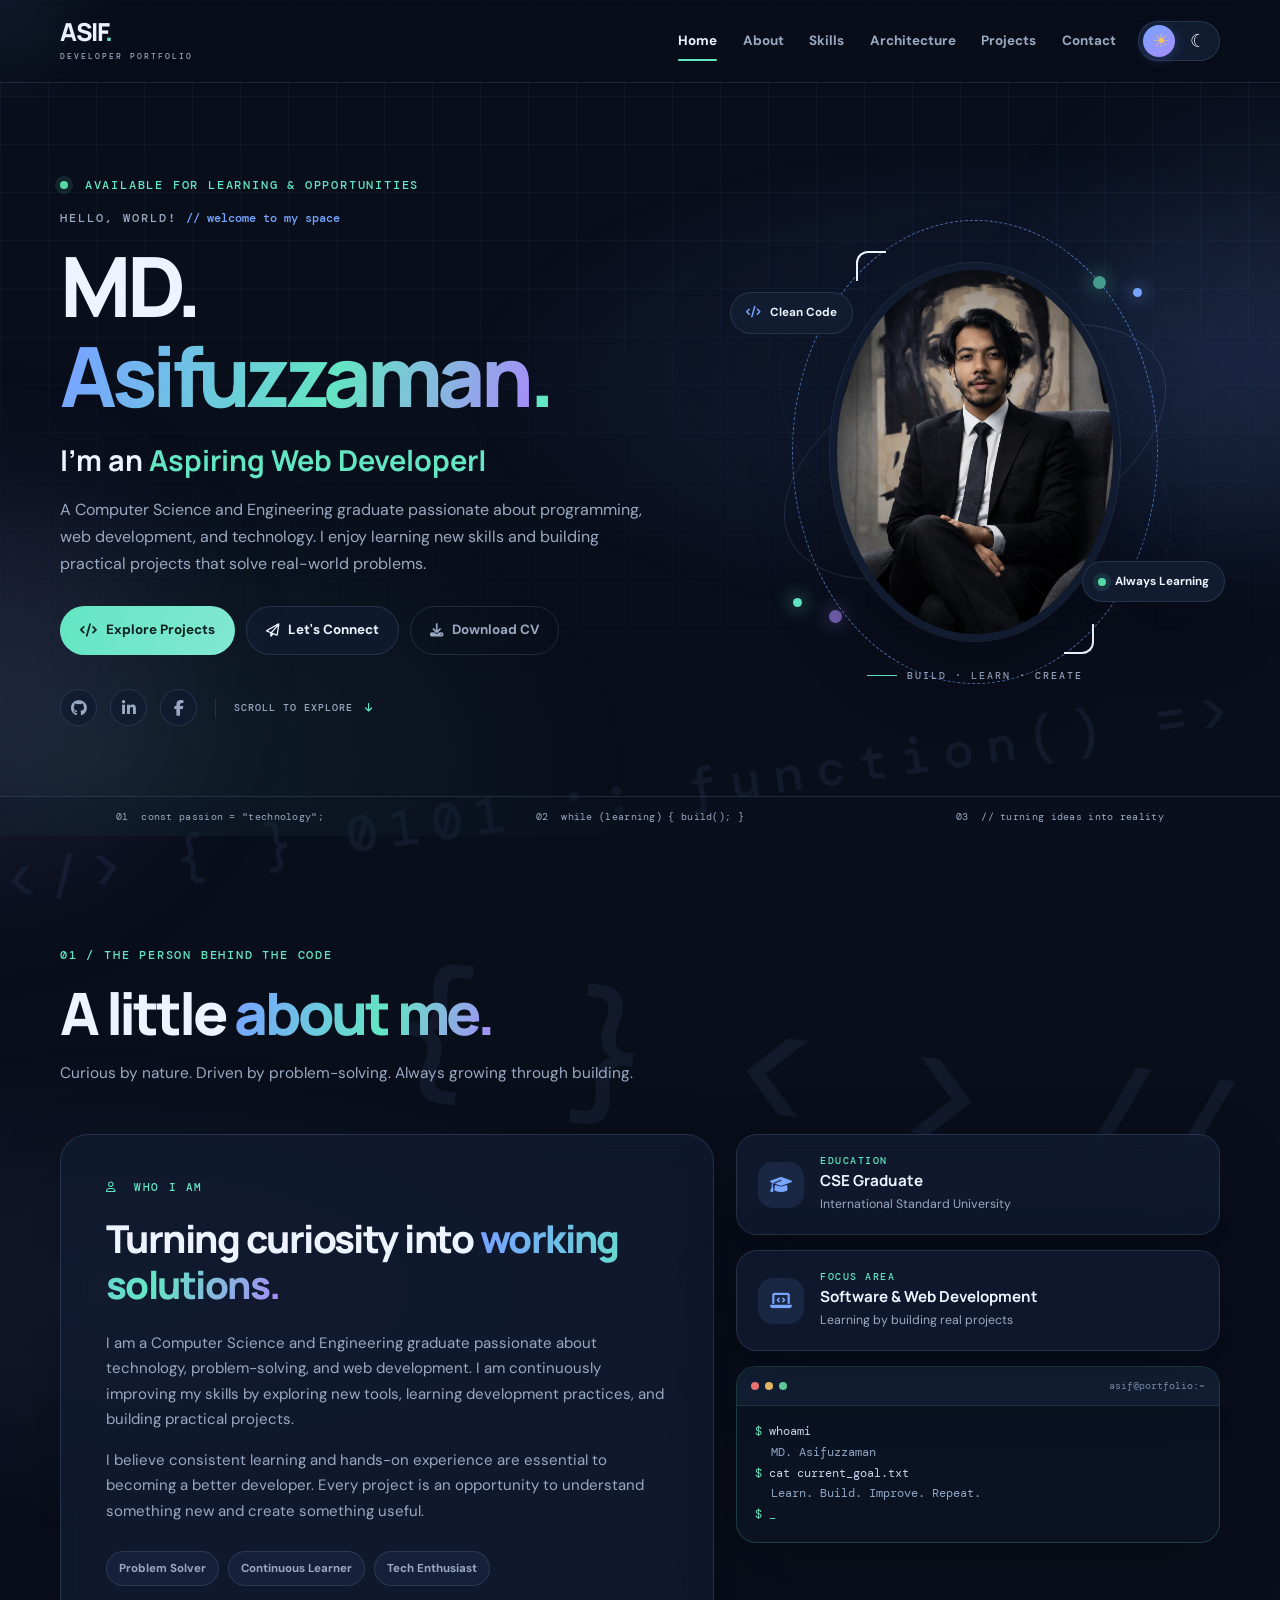
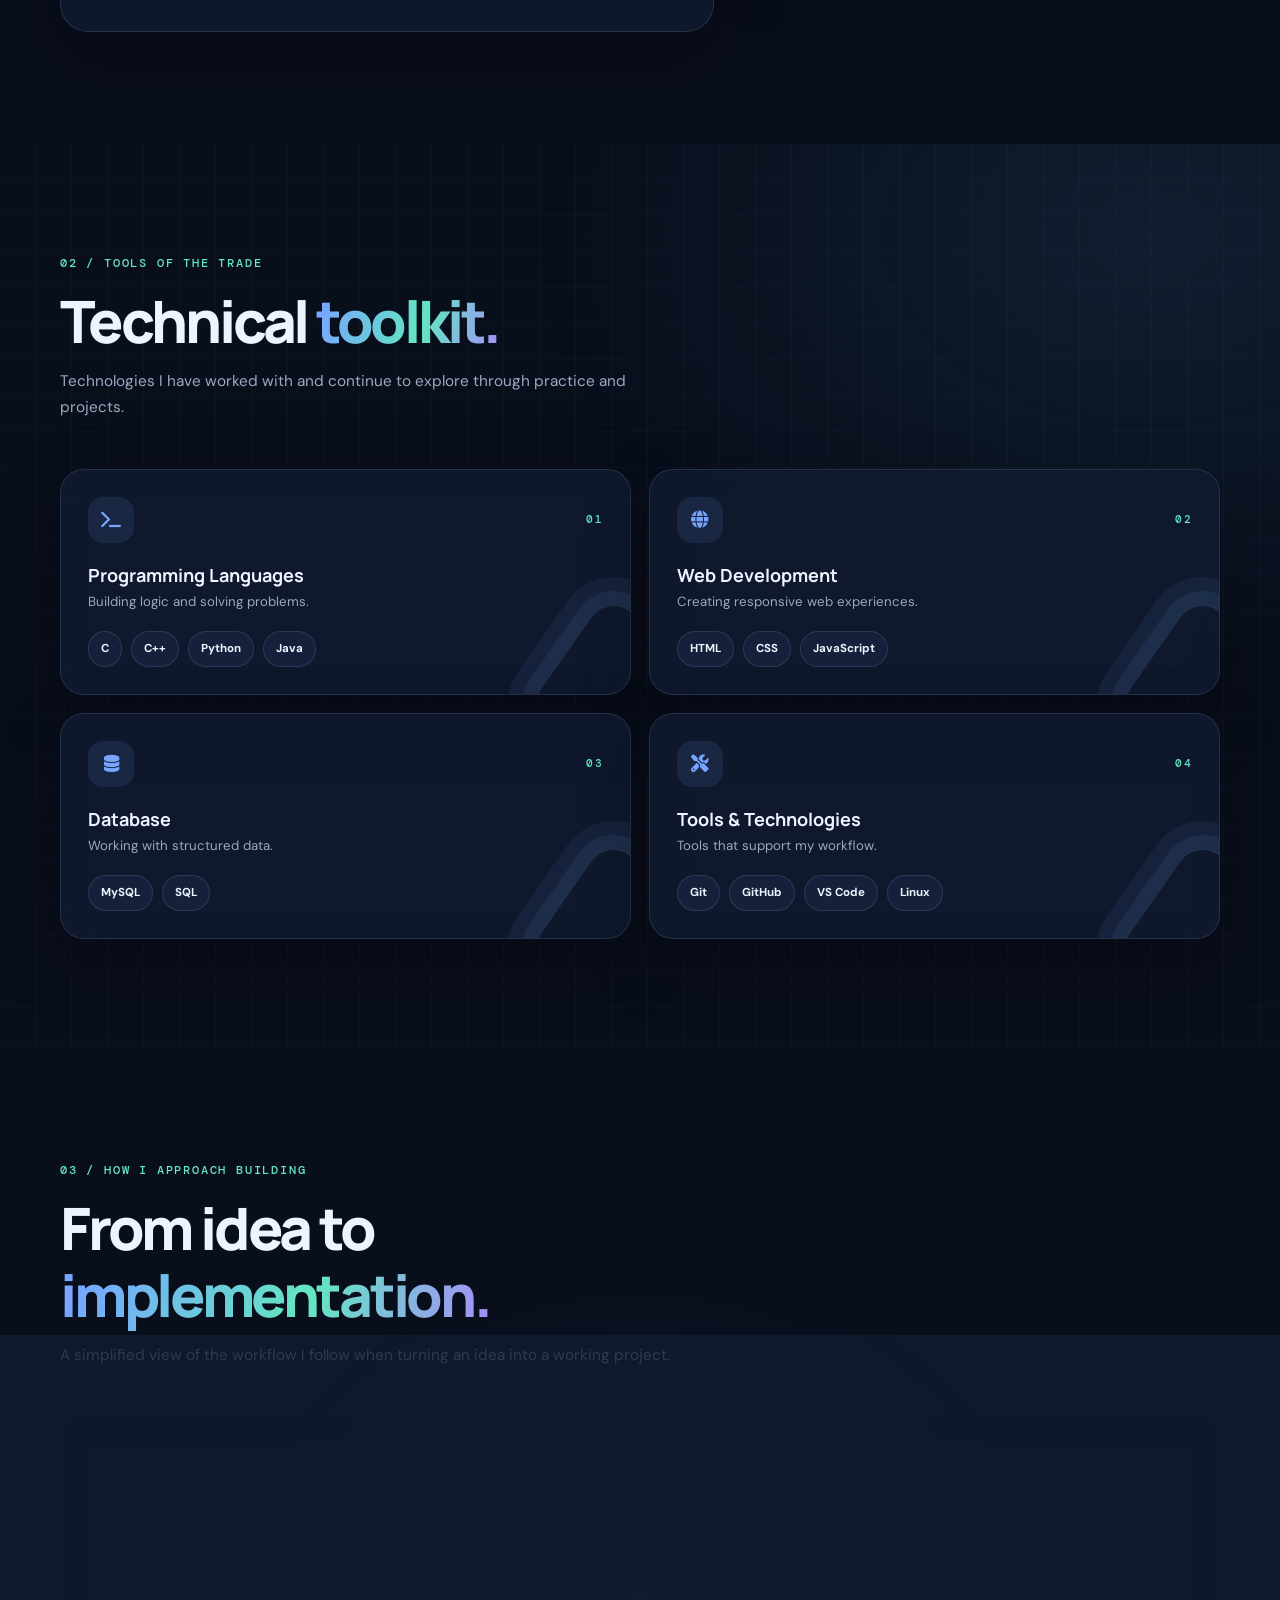
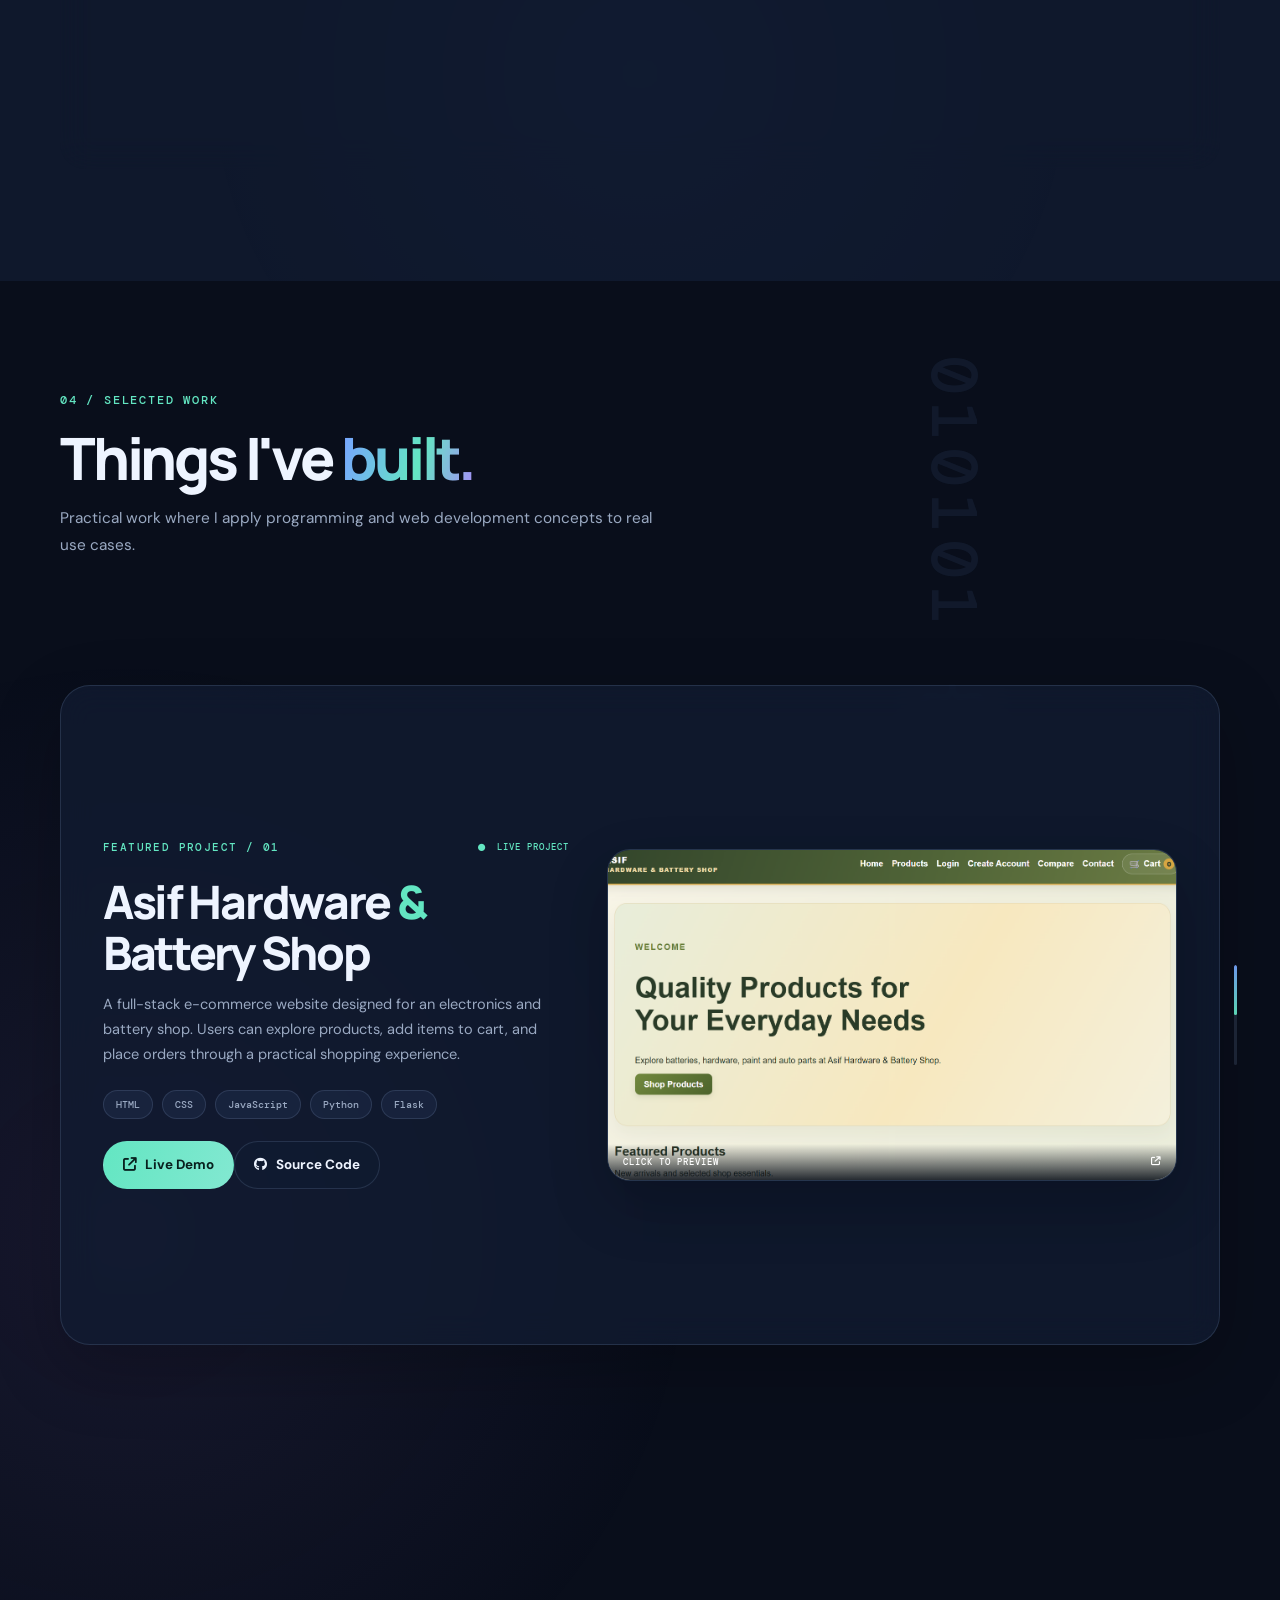
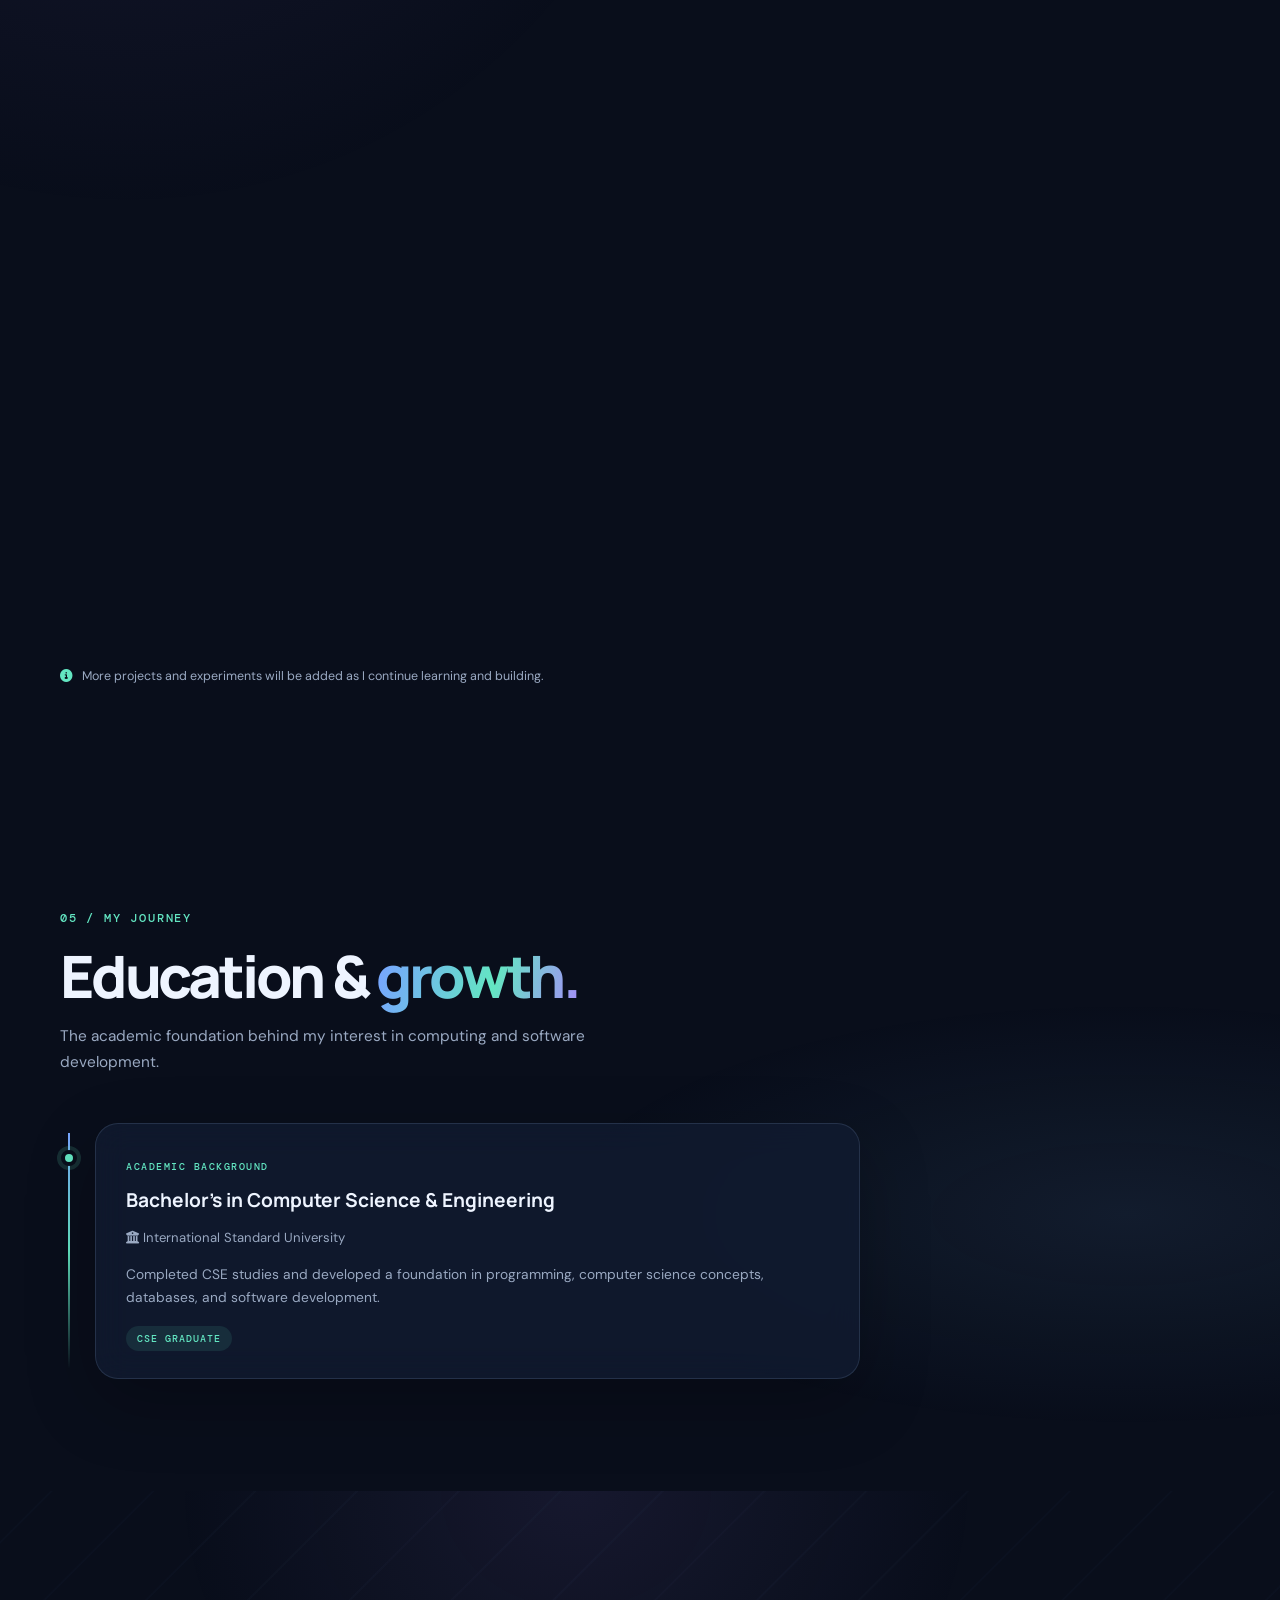
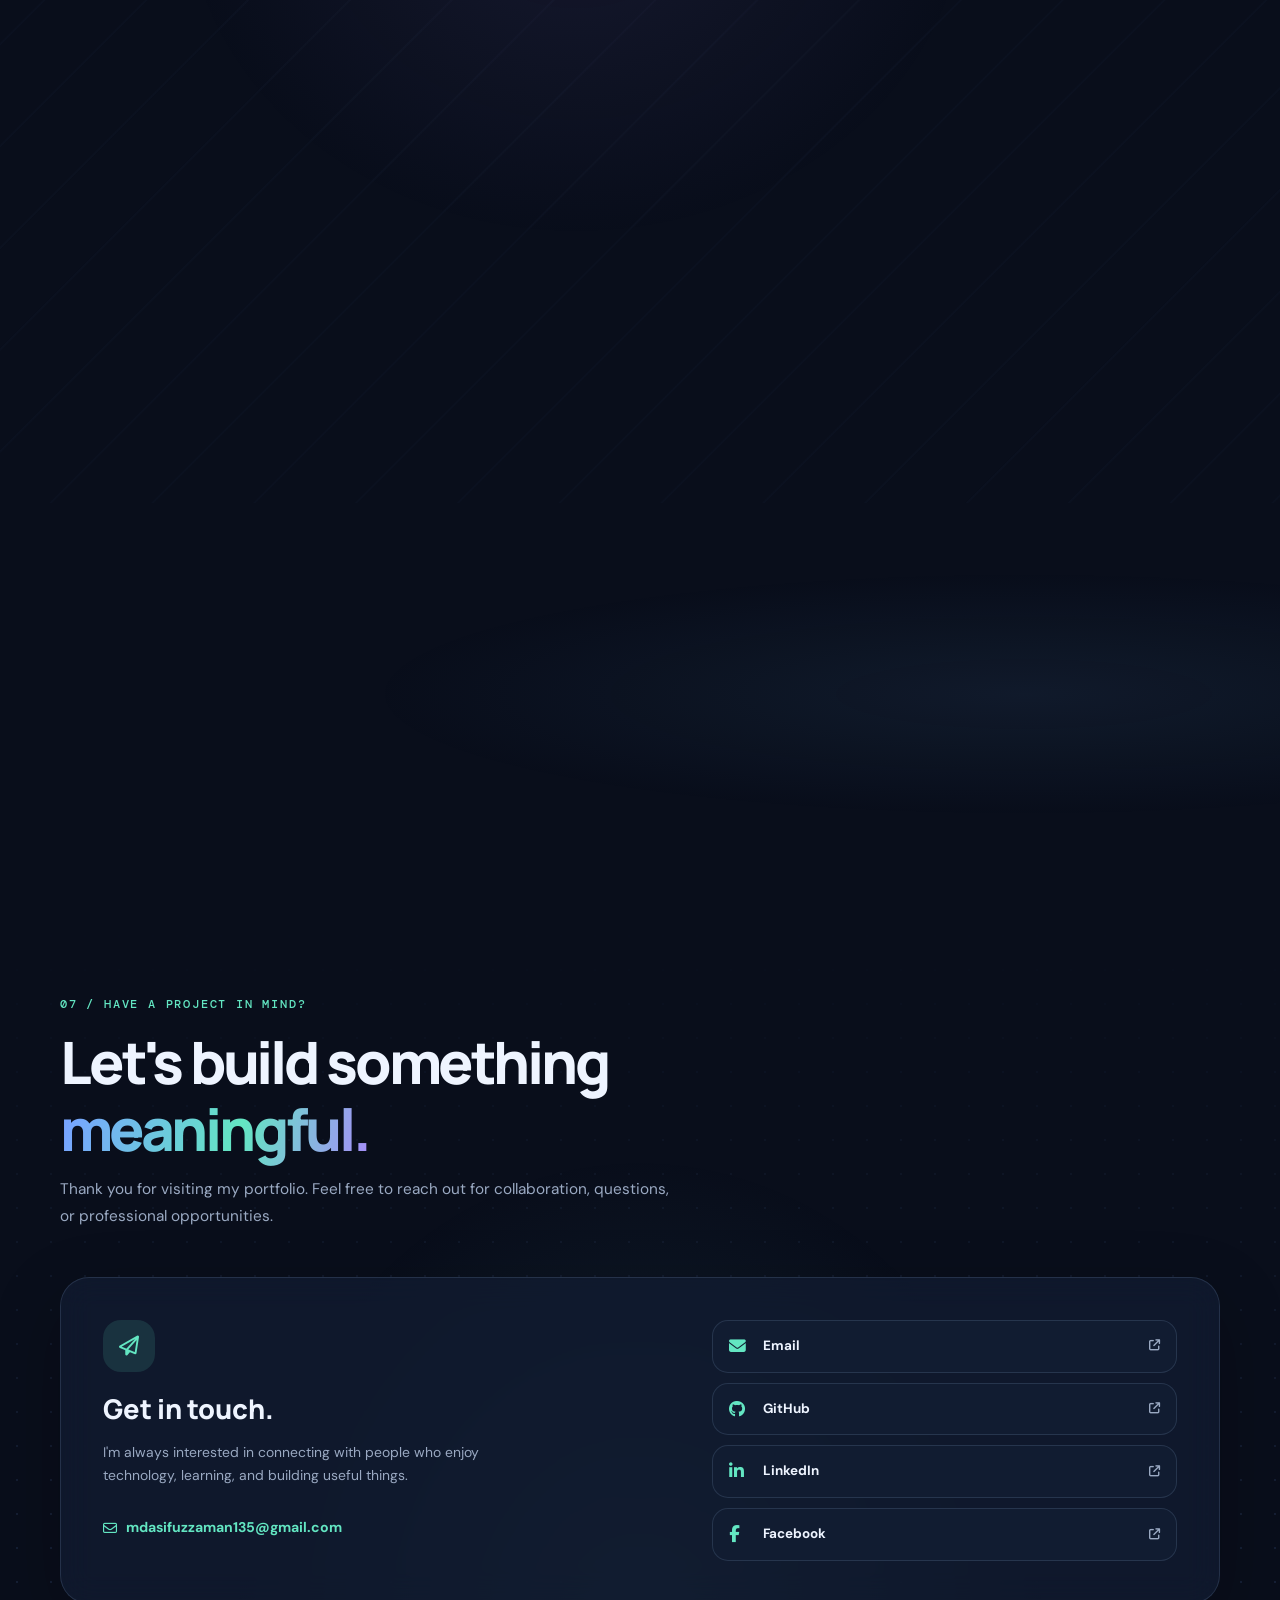
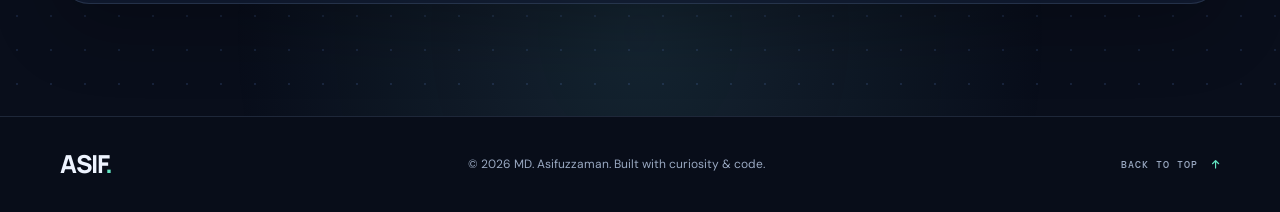
==== commit 99a70869: "it is a latest update" ====
--- a/index.html
+++ b/index.html
@@ -72,7 +72,77 @@
 
     <section class="section-shell projects-section" id="projects"><div class="section container">
       <div class="section-heading reveal"><p class="eyebrow">04 / SELECTED WORK</p><h2 class="section-title">Things I've <span class="gradient-text">built.</span></h2><p class="section-intro">Practical work where I apply programming and web development concepts to real use cases.</p></div>
+      <div class="project-scroll-stage" id="projectScrollStage">
+        <div class="project-scroll-sticky">
+          <div class="project-scroll-track" aria-label="Featured projects">
       <article class="project-card glass-card reveal"><div class="project-copy"><div class="project-meta"><span class="project-number">FEATURED PROJECT / 01</span><span class="project-status"><i class="fa-solid fa-circle"></i> LIVE PROJECT</span></div><h3>Asif Hardware <span>&</span><br>Battery Shop</h3><p class="project-description">A full-stack e-commerce website designed for an electronics and battery shop. Users can explore products, add items to cart, and place orders through a practical shopping experience.</p><div class="project-tech"><span>HTML</span><span>CSS</span><span>JavaScript</span><span>Python</span><span>Flask</span></div><div class="project-actions"><a class="button primary" href="https://asif-hardware-updated.onrender.com/" target="_blank" rel="noopener noreferrer"><i class="fa-solid fa-arrow-up-right-from-square"></i> Live Demo</a><a class="button secondary" href="https://github.com/AZAsifOS/asif-hardware-updated" target="_blank" rel="noopener noreferrer"><i class="fa-brands fa-github"></i> Source Code</a></div></div><button class="project-preview" id="openGallery" type="button" aria-label="Open Asif Hardware project screenshots"><img src="images/hardware-home.png" alt="Asif Hardware and Battery Shop homepage"><span class="preview-overlay"><i class="fa-solid fa-expand"></i> Explore screenshots</span><span class="preview-corner">CLICK TO PREVIEW <i class="fa-solid fa-arrow-up-right-from-square"></i></span></button></article>
+      <article class="project-card glass-card reveal">
+  <div class="project-copy">
+
+    <div class="project-meta">
+      <span class="project-number">FEATURED PROJECT / 02</span>
+      <span class="project-status">
+        <i class="fa-solid fa-circle"></i> LIVE PROJECT
+      </span>
+    </div>
+
+    <h3>MindScope <span>–</span><br>Student Mental Health XAI</h3>
+
+    <p class="project-description">
+      An AI-powered mental health assessment platform designed to
+      estimate student mental health risks using academic and lifestyle
+      factors. It provides explainable AI insights, interactive
+      visualizations, and personalized well-being recommendations.
+    </p>
+
+    <div class="project-tech">
+      <span>Python</span>
+      <span>Flask</span>
+      <span>Machine Learning</span>
+      <span>Explainable AI</span>
+      <span>HTML</span>
+      <span>CSS</span>
+      <span>JavaScript</span>
+    </div>
+
+    <div class="project-actions">
+      <a class="button primary"
+         href="https://mindscope-cit8.onrender.com/"
+         target="_blank"
+         rel="noopener noreferrer">
+        <i class="fa-solid fa-arrow-up-right-from-square"></i>
+        Live Demo
+      </a>
+
+      <a class="button secondary" href="https://github.com/AZAsifOS/MindScope" target="_blank" rel="noopener noreferrer">
+       <i class="fa-brands fa-github"></i> Source Code
+      </a>
+    </div>
+
+  </div>
+
+  <button class="project-preview" id="openMindScopeGallery"
+        type="button"
+        aria-label="Open MindScope project screenshots">
+
+  <img src="images/mindscope-preview.png"
+       alt="MindScope Student Mental Health XAI homepage">
+
+  <span class="preview-overlay">
+    <i class="fa-solid fa-expand"></i> Explore screenshots
+  </span>
+
+  <span class="preview-corner">
+    CLICK TO PREVIEW
+    <i class="fa-solid fa-arrow-up-right-from-square"></i>
+  </span>
+
+</button>
+</article>
+          </div>
+          <div class="project-scroll-progress" aria-hidden="true"><span id="projectScrollProgress"></span></div>
+        </div>
+      </div>
       <div class="project-note reveal"><i class="fa-solid fa-circle-info"></i><span>More projects and experiments will be added as I continue learning and building.</span></div>
     </div></section>
 
--- a/style.css
+++ b/style.css
@@ -19,3 +19,28 @@
 @media(max-width:560px){.container{width:min(100% - 32px,1160px)}.logo{font-size:1.3rem}.logo small{font-size:.46rem}.theme-switch{width:74px;height:37px}.theme-slider{width:29px;height:29px}.theme-slider{}html.light-mode .theme-slider{transform:translateX(36px)}.hero-grid{padding-top:65px}.hero h1{font-size:clamp(2.7rem,13vw,4rem);letter-spacing:-.07em}.hero h2{font-size:1.2rem}.hero-text{font-size:.9rem}.hero-actions{display:grid;grid-template-columns:1fr 1fr}.hero-actions .button{padding:11px 10px;font-size:.73rem}.hero-actions .ghost{grid-column:1/-1}.hero-socials{gap:10px}.scroll-hint{font-size:.52rem}.hero-visual{min-height:350px}.profile-frame{width:245px}.orbit-one{width:310px;height:170px}.orbit-two{width:335px;height:205px}.chip-code{left:-2%;top:14%}.chip-status{right:-2%;bottom:14%}.floating-chip{font-size:.64rem;padding:8px 11px}.hero-code-strip{justify-content:flex-start;overflow:hidden;font-size:.55rem}.hero-code-strip span{flex-shrink:0}.section{padding-block:70px}.section-title{font-size:2.25rem}.section-heading{margin-bottom:32px}.about-card{padding:24px}.about-side{display:flex}.skills-grid{grid-template-columns:1fr}.skill-card{padding:23px}.architecture-board{padding:20px 14px}.flow-diagram{flex-direction:column;gap:8px;padding:30px 0}.flow-node{width:100%;min-height:92px;display:grid;grid-template-columns:42px 1fr;justify-items:start;padding:14px 18px;column-gap:12px}.flow-node i{grid-row:span 2;font-size:1.25rem;align-self:center}.flow-node strong{align-self:end}.flow-node small{align-self:start}.flow-connector{width:2px;height:20px}.flow-connector i{width:100%;height:40%;animation:data-flow-vertical 2s linear infinite}.board-footer{font-size:.55rem;flex-wrap:wrap}.project-card{padding:21px}.project-preview img{height:230px}.project-copy h3{font-size:2rem}.principles-grid{grid-template-columns:1fr 1fr;gap:10px}.principle-card{padding:17px}.principle-card h3{font-size:.9rem}.principle-card p{font-size:.7rem}.github-card{padding:24px;gap:15px}.github-icon{width:52px;height:52px;font-size:1.6rem}.github-copy{min-width:calc(100% - 70px)}.github-copy h2{font-size:1.35rem}.github-card>.button{margin-left:0}.contact-panel{padding:22px}.email-link{font-size:.75rem}.footer-inner{padding-block:20px;flex-wrap:wrap}.footer-inner p{order:3;width:100%;margin:0}.lightbox-prev{left:8px}.lightbox-next{right:8px}.lightbox-close{right:12px;top:12px}.project-lightbox{padding:15px}.lightbox-content{max-width:95vw}}
 @keyframes data-flow-vertical{from{transform:translateY(-120%)}to{transform:translateY(350%)}}
 @media(prefers-reduced-motion:reduce){*,*::before,*::after{scroll-behavior:auto!important;animation-duration:.01ms!important;animation-iteration-count:1!important;transition-duration:.01ms!important}.reveal{opacity:1;transform:none}.cursor-glow{display:none}}
+
+
+/* ===== Scroll-driven featured project transitions ===== */
+.projects-section{overflow:clip}
+.project-scroll-stage{position:relative;min-height:calc((100vh - 82px) * 2);margin-top:28px}
+.project-scroll-sticky{position:sticky;top:82px;height:calc(100vh - 82px);min-height:560px;display:flex;align-items:center;justify-content:center;padding:24px 0}
+.project-scroll-track{position:relative;width:100%;min-height:480px;height:min(660px,calc(100vh - 130px))}
+.project-scroll-track .project-card{position:absolute;inset:0;display:grid;grid-template-columns:.9fr 1.1fr;gap:38px;align-items:center;margin:0;opacity:0;visibility:hidden;pointer-events:none;transform:translate3d(0,65px,0) scale(.965);transition:opacity .65s ease,transform .8s cubic-bezier(.2,.75,.2,1),visibility .65s;will-change:opacity,transform}
+.project-scroll-track .project-card.is-scroll-active{opacity:1;visibility:visible;pointer-events:auto;transform:translate3d(0,0,0) scale(1);z-index:2}
+.project-scroll-track .project-card.is-scroll-before{transform:translate3d(0,-65px,0) scale(.965)}
+.project-scroll-track .project-card .project-copy{transition:transform .8s cubic-bezier(.2,.75,.2,1),opacity .65s ease}
+.project-scroll-track .project-card:not(.is-scroll-active) .project-copy{opacity:0;transform:translateY(24px)}
+.project-scroll-track .project-card.is-scroll-active .project-copy{opacity:1;transform:translateY(0)}
+.project-scroll-track .project-preview{transition:transform .8s cubic-bezier(.2,.75,.2,1),opacity .65s ease,border-color .3s;}
+.project-scroll-track .project-card:not(.is-scroll-active) .project-preview{transform:perspective(900px) rotateY(-5deg) scale(.94);}
+.project-scroll-track .project-card.is-scroll-active .project-preview{transform:perspective(900px) rotateY(0) scale(1);}
+.project-scroll-track .project-preview img{transition:transform 1s cubic-bezier(.2,.75,.2,1);}
+.project-scroll-track .project-card.is-scroll-active .project-preview img{transform:scale(1.025)}
+.project-scroll-progress{position:absolute;right:-17px;top:50%;height:100px;width:3px;border-radius:9px;background:var(--border);transform:translateY(-50%);overflow:hidden}
+.project-scroll-progress span{display:block;width:100%;height:50%;border-radius:9px;background:linear-gradient(var(--accent),var(--accent-2));transition:transform .65s ease}
+.project-note{margin-top:24px}
+@media(max-width:1000px){.project-scroll-track .project-card{gap:25px}}
+@media(max-width:800px){.project-scroll-stage{min-height:calc((100svh - 74px) * 2);margin-top:20px}.project-scroll-sticky{top:74px;height:calc(100svh - 74px);min-height:540px;padding:15px 0}.project-scroll-track{height:calc(100svh - 110px);min-height:500px}.project-scroll-track .project-card{grid-template-columns:1fr;gap:15px;padding:22px;overflow:auto;overscroll-behavior:contain}.project-scroll-track .project-preview{transform:none!important}.project-scroll-track .project-preview img{height:clamp(150px,26svh,230px)}.project-scroll-progress{right:-9px;height:75px}}
+@media(max-width:560px){.project-scroll-stage{min-height:calc((100svh - 74px) * 2)}.project-scroll-sticky{min-height:520px}.project-scroll-track{min-height:490px;height:calc(100svh - 105px)}.project-scroll-track .project-card{padding:18px;gap:10px}.project-scroll-track .project-copy h3{font-size:1.65rem;margin:10px 0}.project-scroll-track .project-description{font-size:.78rem;line-height:1.5;margin:7px 0}.project-scroll-track .project-tech{margin:10px 0}.project-scroll-track .project-tech span{font-size:.58rem}.project-scroll-track .project-actions{gap:8px;flex-wrap:wrap}.project-scroll-track .project-actions .button{min-height:40px;padding:9px 12px;font-size:.72rem}.project-scroll-track .project-preview img{height:clamp(125px,21svh,175px)}.project-scroll-progress{right:-7px}}
+@media(prefers-reduced-motion:reduce){.project-scroll-track .project-card,.project-scroll-track .project-card .project-copy,.project-scroll-track .project-preview,.project-scroll-track .project-preview img,.project-scroll-progress span{transition:none!important}}
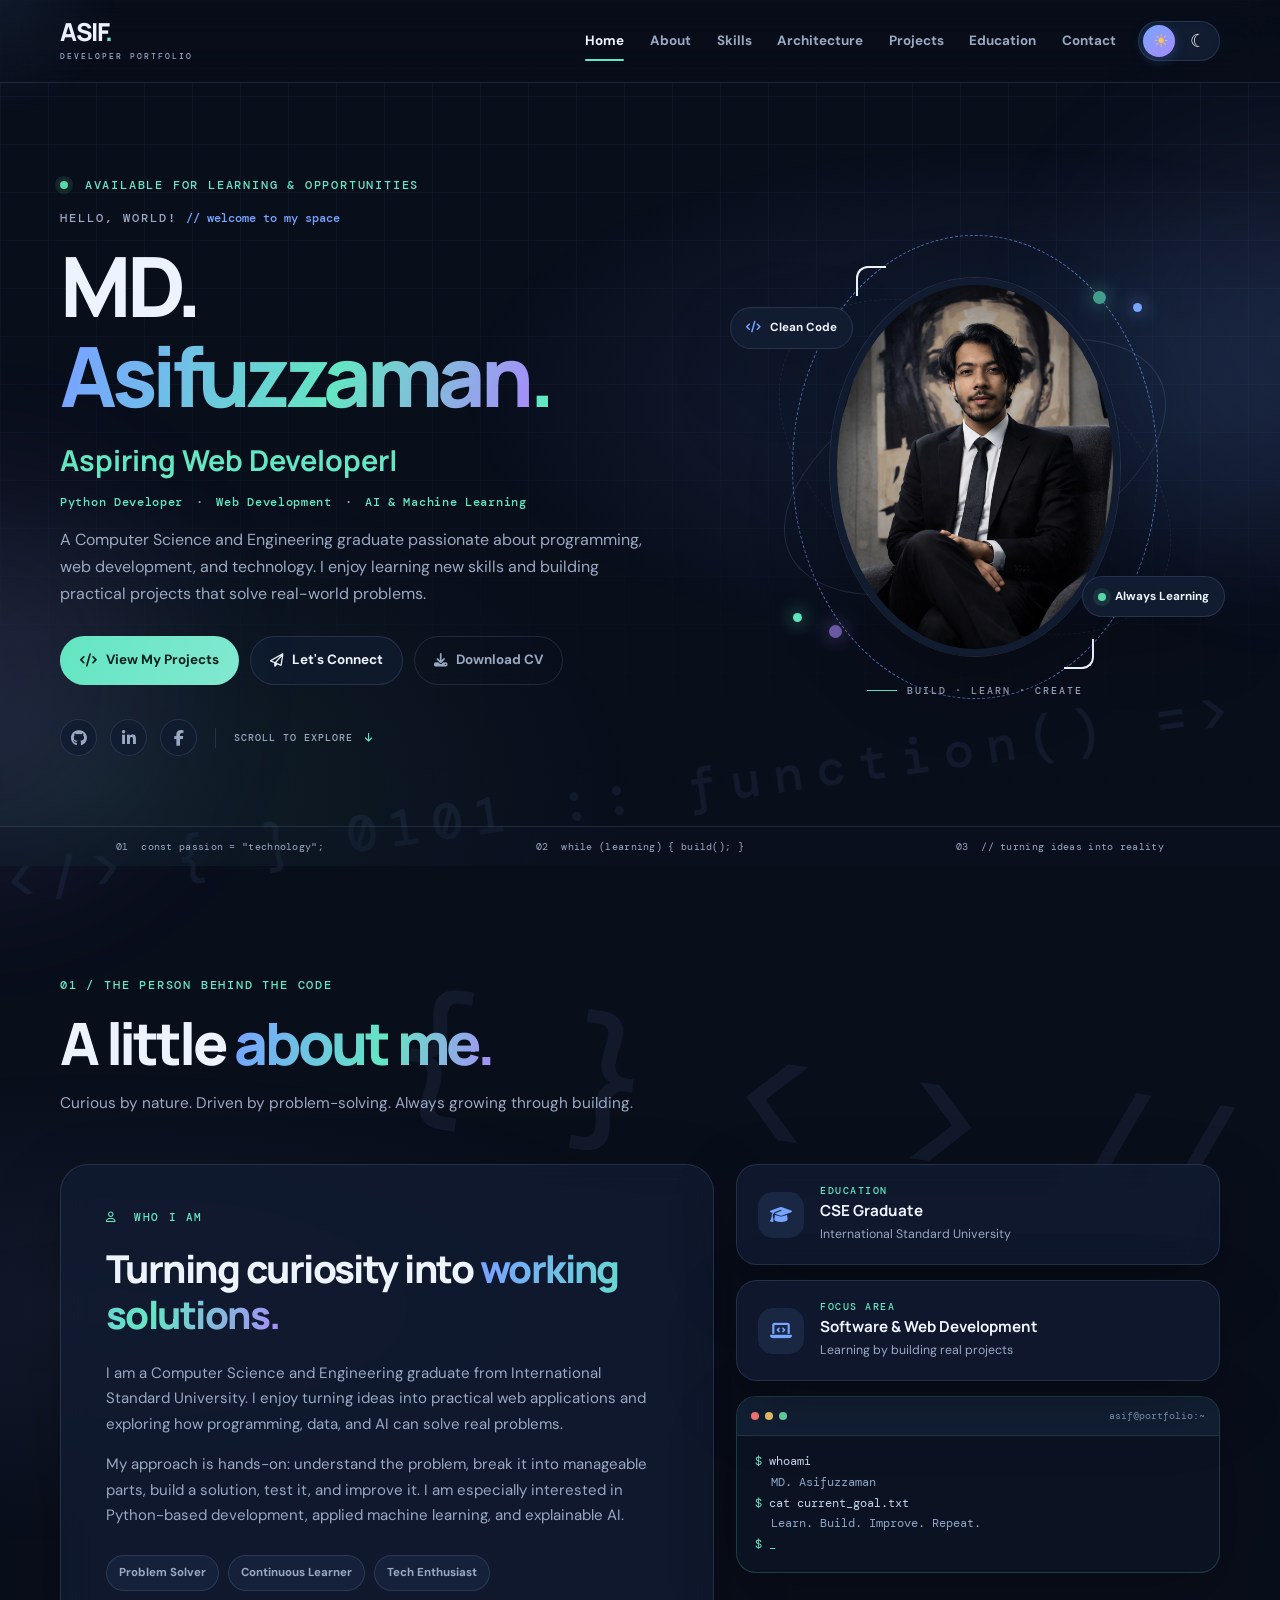
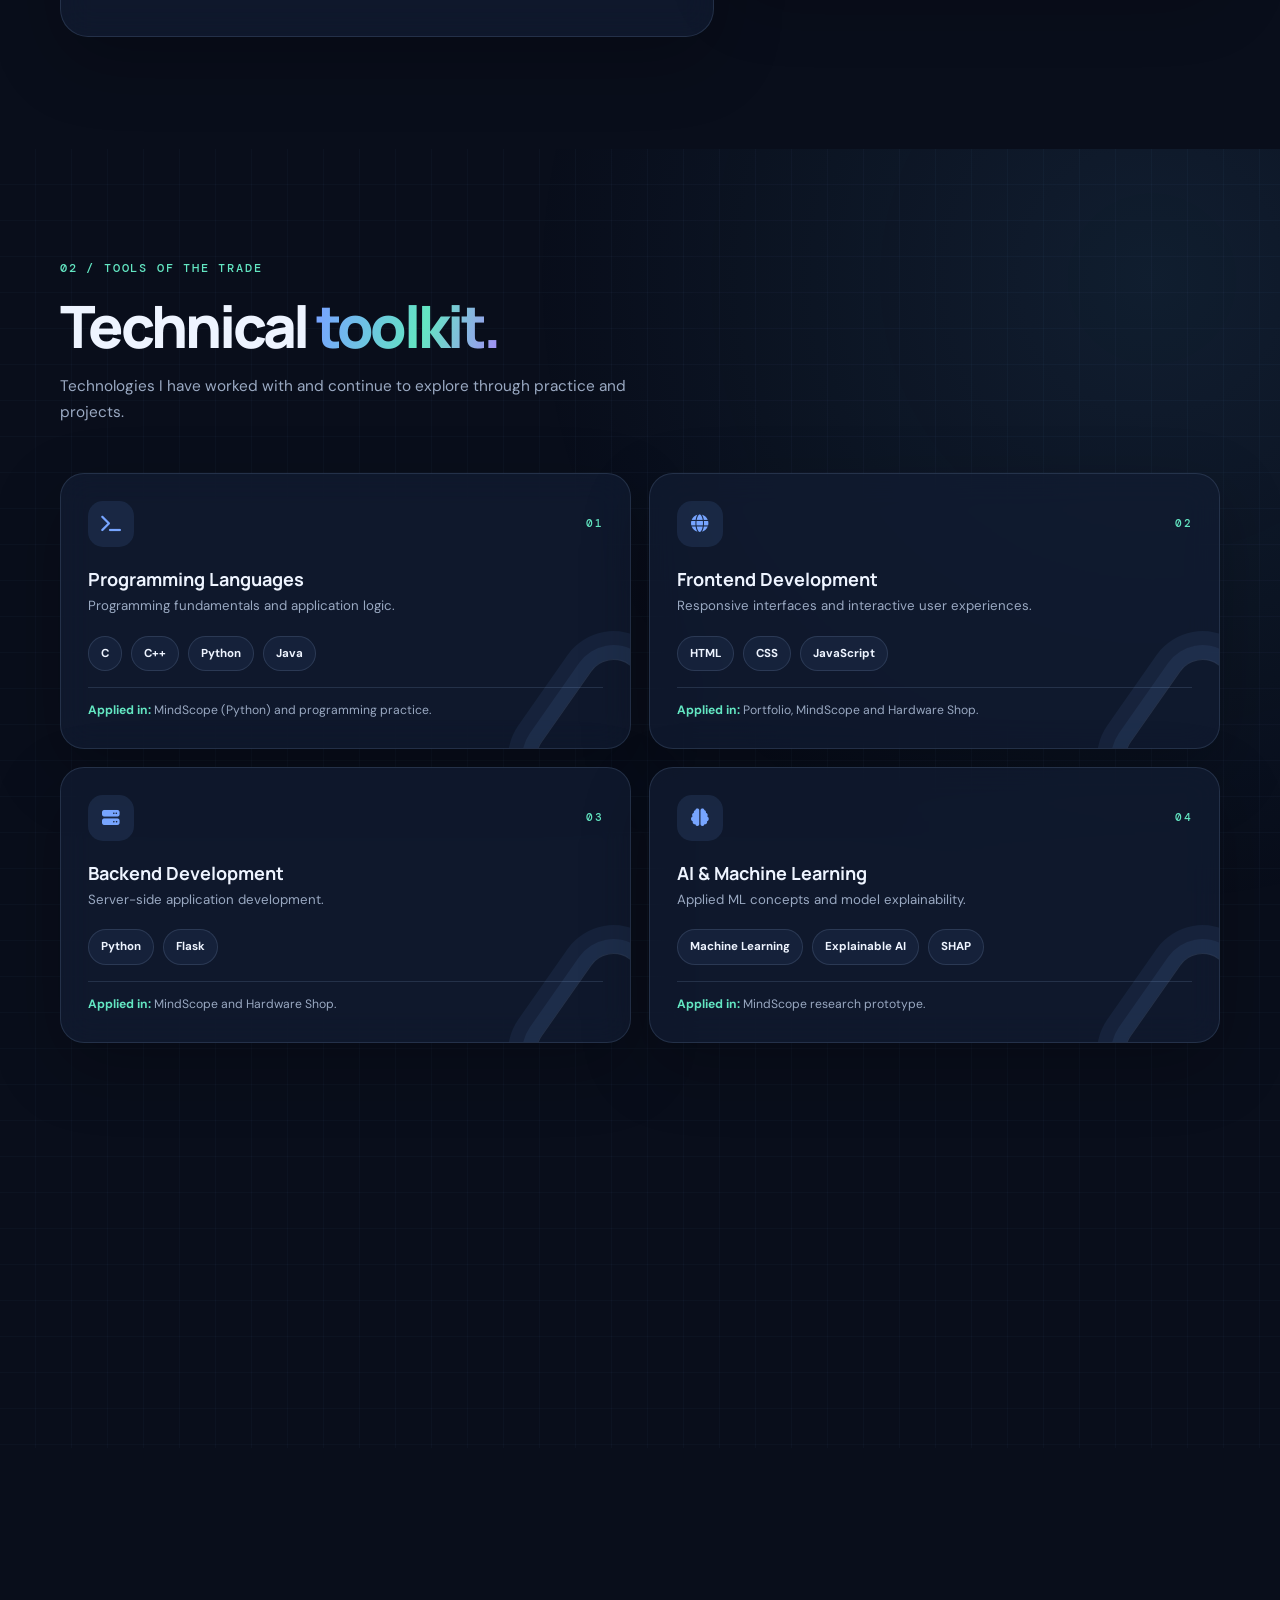
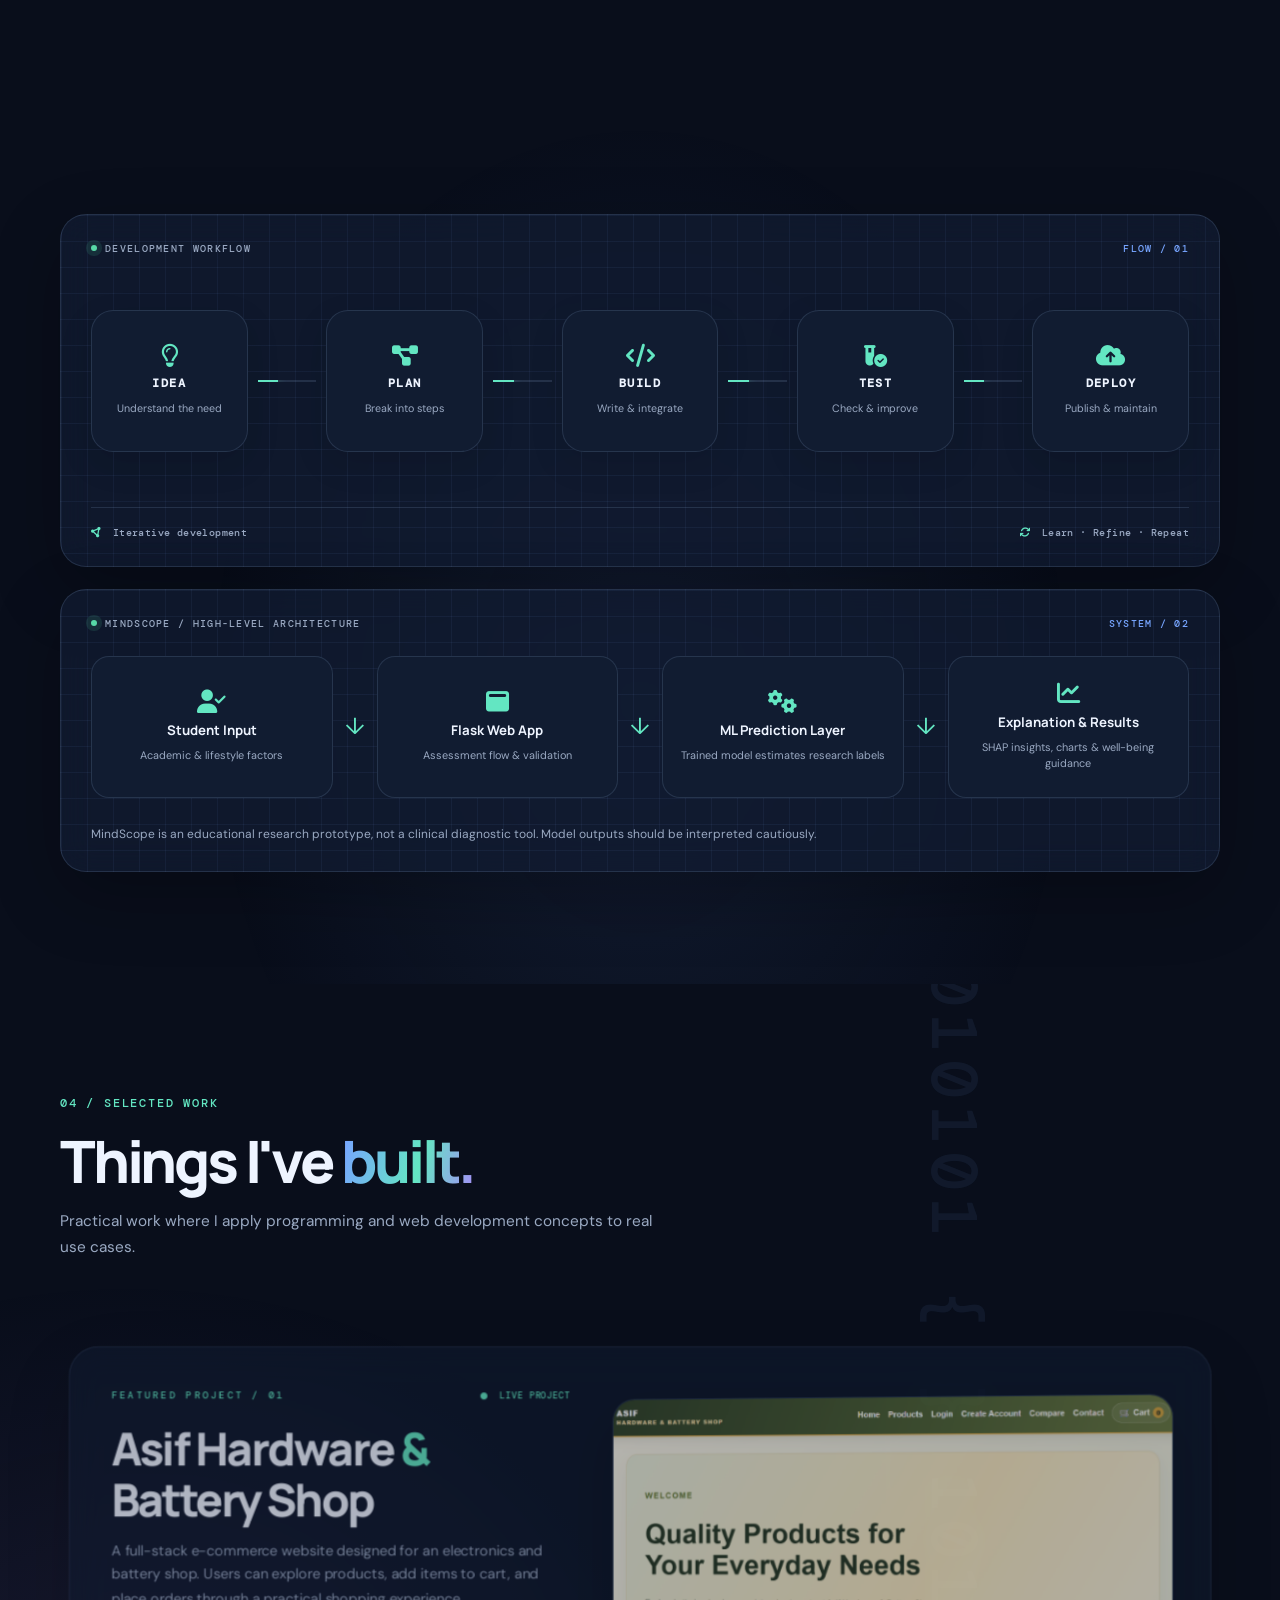
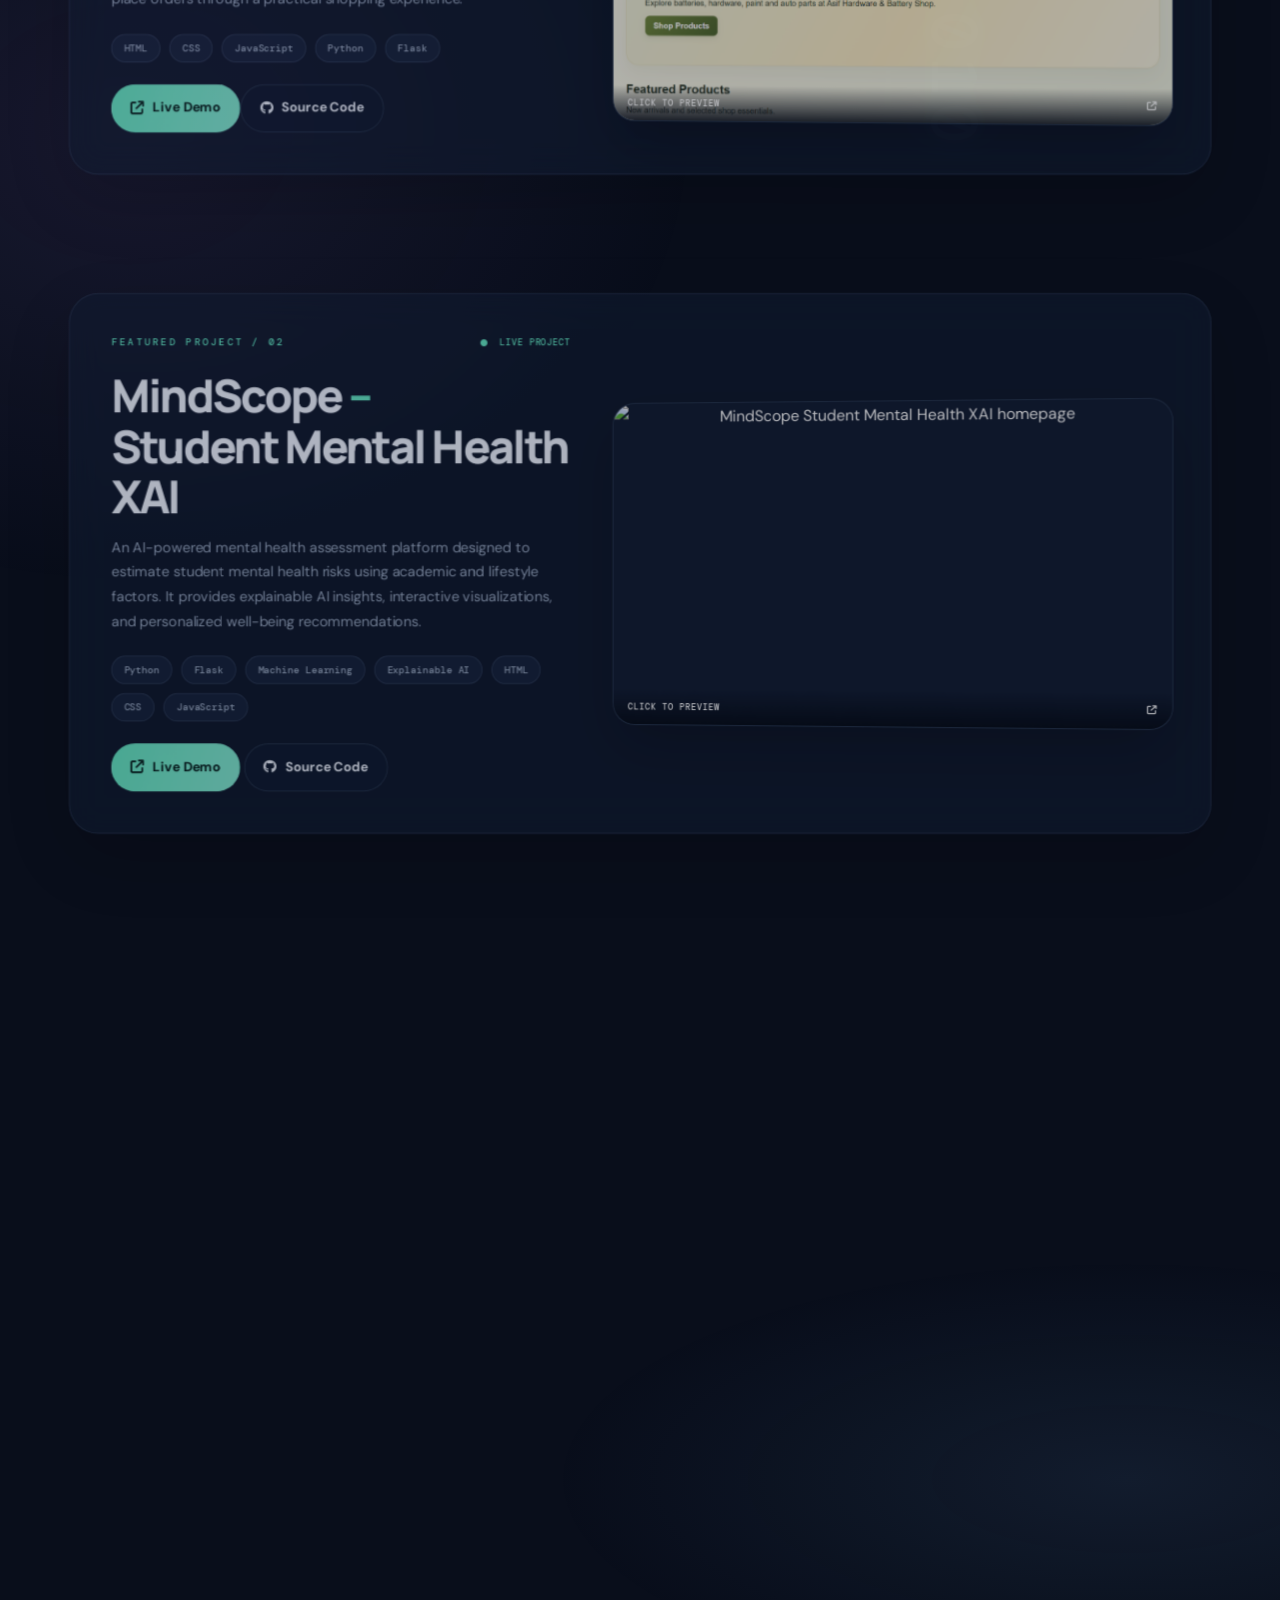
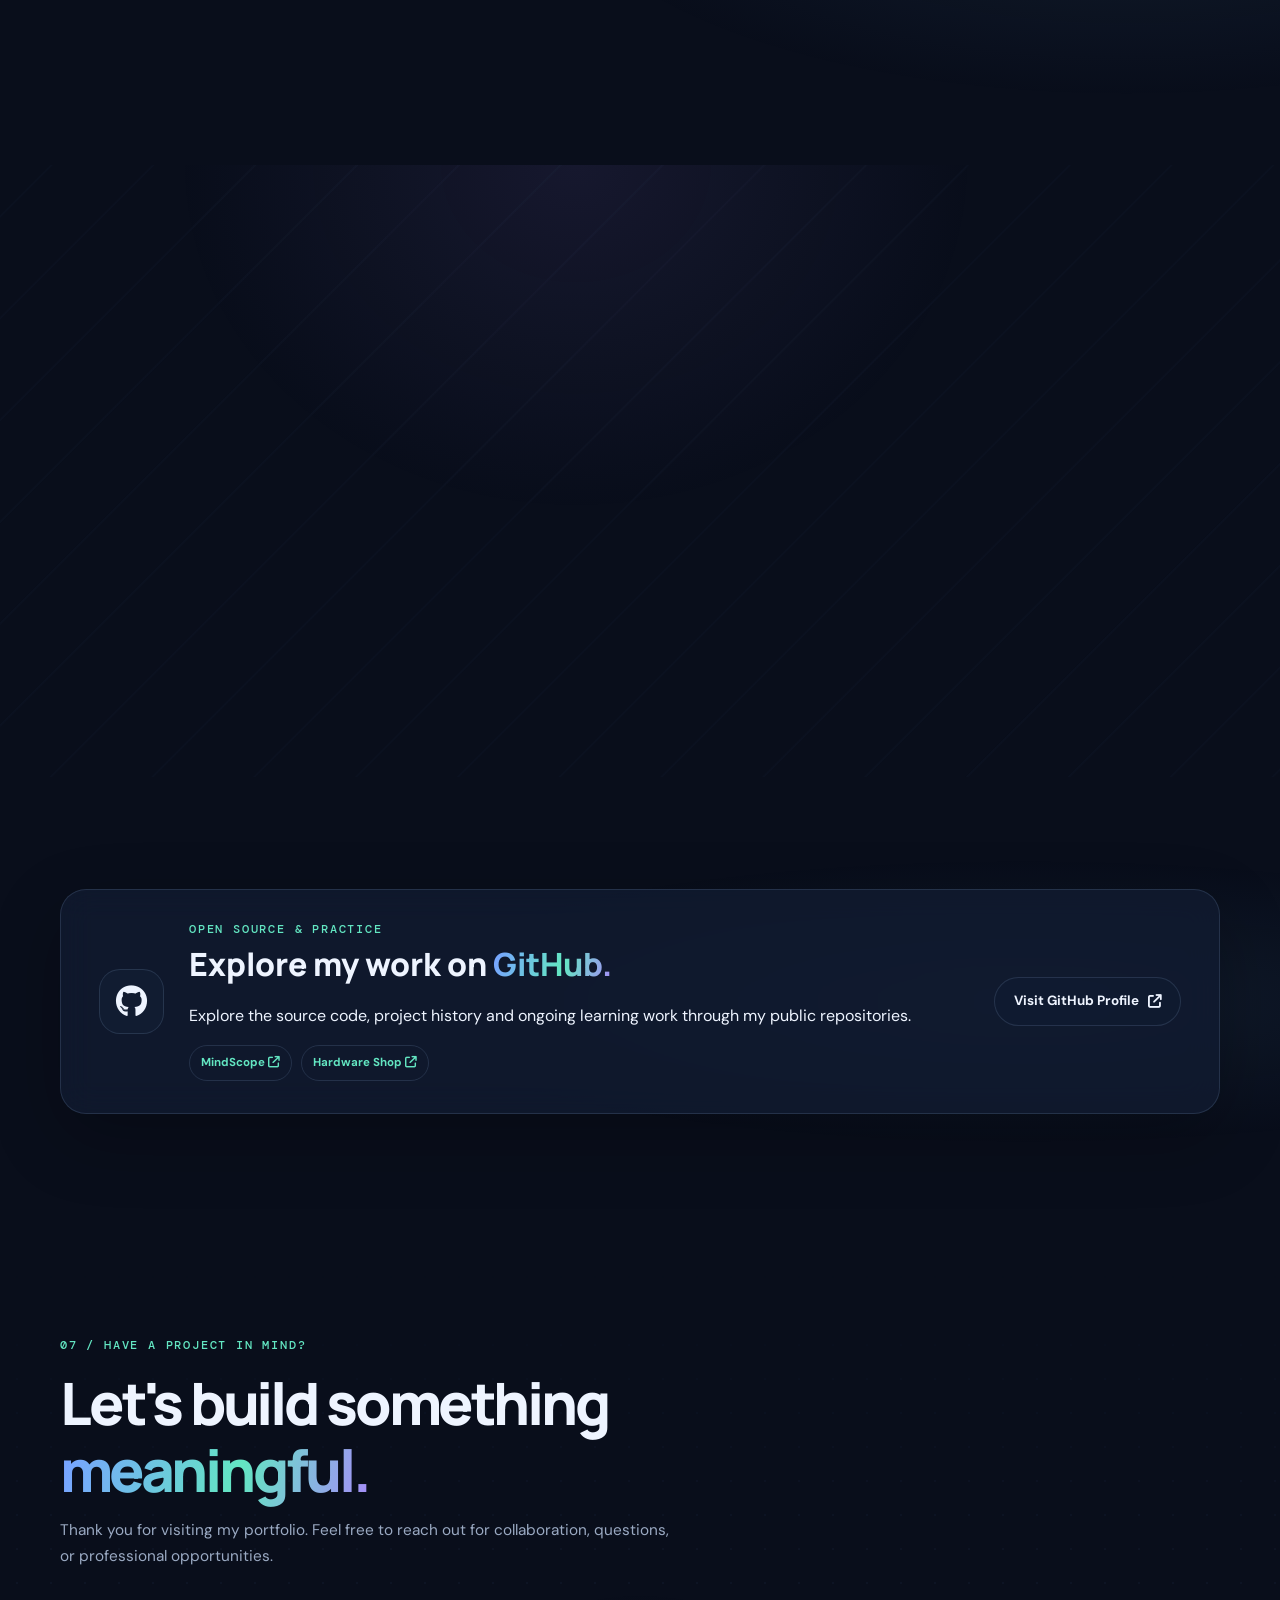
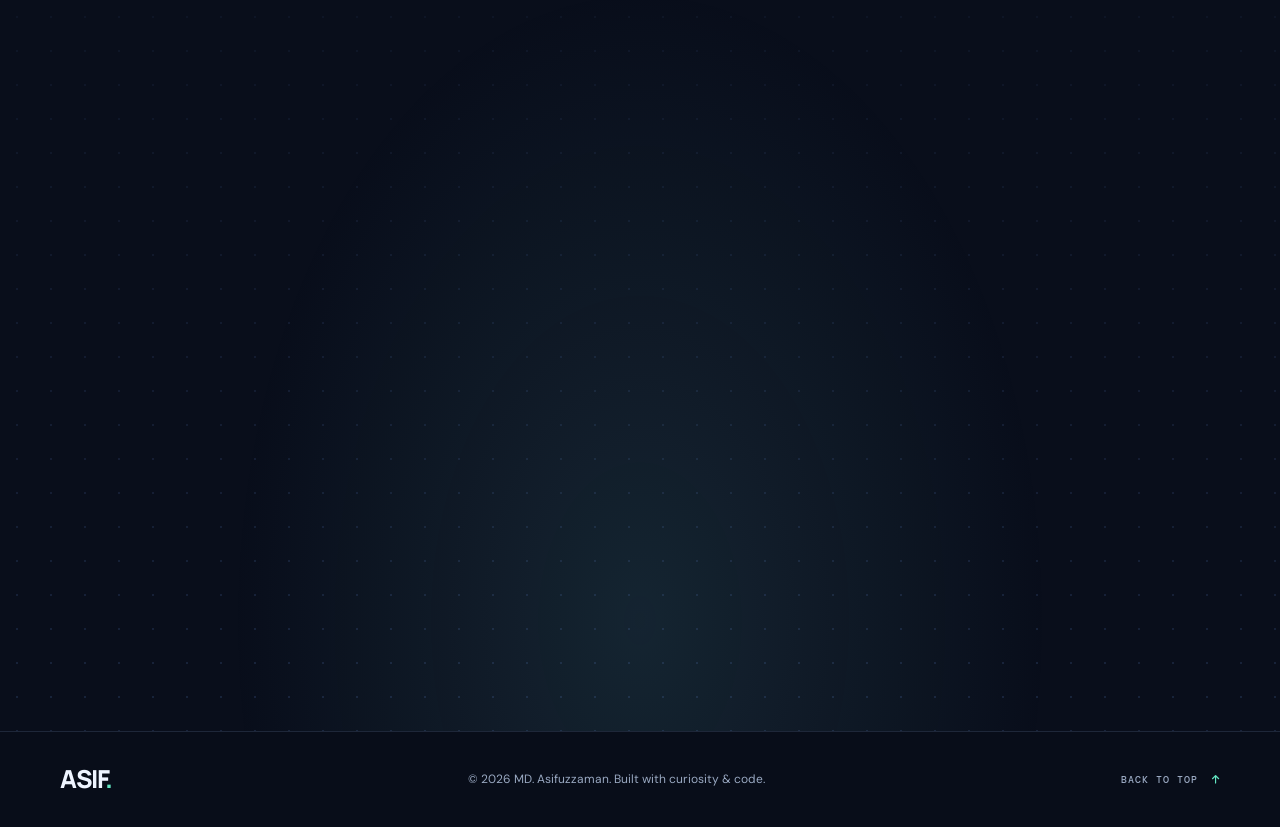
==== commit f69270cd: "again changes" ====
--- a/index.html
+++ b/index.html
@@ -5,6 +5,13 @@
   <meta name="viewport" content="width=device-width, initial-scale=1.0">
   <meta name="description" content="MD. Asifuzzaman — Computer Science and Engineering graduate, aspiring software and web developer.">
   <meta name="theme-color" content="#0b1020">
+  <meta name="author" content="MD. Asifuzzaman">
+  <meta name="robots" content="index, follow">
+  <meta property="og:type" content="website">
+  <meta property="og:title" content="MD. Asifuzzaman | Developer Portfolio">
+  <meta property="og:description" content="Computer Science and Engineering graduate building practical web and AI-powered projects.">
+  <meta property="og:url" content="https://azasifos.github.io/asif-portfolio/">
+  <link rel="canonical" href="https://azasifos.github.io/asif-portfolio/">
   <title>MD. Asifuzzaman | Developer Portfolio</title>
   <link rel="preconnect" href="https://fonts.googleapis.com">
   <link rel="preconnect" href="https://fonts.gstatic.com" crossorigin>
@@ -14,29 +21,31 @@
   <script>try{if(localStorage.getItem('portfolio-theme')==='light')document.documentElement.classList.add('light-mode')}catch(e){}</script>
 </head>
 <body>
+  <a class="skip-link" href="#main-content">Skip to main content</a>
   <div class="page-loader" aria-hidden="true"><div class="loader-mark">A<span>.</span></div><div class="loader-track"><i></i></div><small>INITIALIZING PORTFOLIO</small></div>
   <div class="ambient ambient-one" aria-hidden="true"></div><div class="ambient ambient-two" aria-hidden="true"></div>
   <header class="site-header">
     <nav class="nav container" aria-label="Main navigation">
       <a class="logo" href="#home" aria-label="MD. Asifuzzaman home">ASIF<span>.</span><small>DEVELOPER PORTFOLIO</small></a>
       <div class="nav-right">
-        <div class="nav-links" id="navLinks"><a href="#home" class="active">Home</a><a href="#about">About</a><a href="#skills">Skills</a><a href="#architecture">Architecture</a><a href="#projects">Projects</a><a href="#contact">Contact</a></div>
+        <div class="nav-links" id="navLinks"><a href="#home" class="active">Home</a><a href="#about">About</a><a href="#skills">Skills</a><a href="#architecture">Architecture</a><a href="#projects">Projects</a><a href="#education">Education</a><a href="#contact">Contact</a></div>
         <button class="theme-switch" id="themeToggle" type="button" aria-label="Switch to light mode" aria-pressed="false"><span class="theme-slider"></span><span class="theme-icon sun" aria-hidden="true">☀</span><span class="theme-icon moon" aria-hidden="true">☾</span></button>
         <button class="menu-toggle" id="menuToggle" type="button" aria-label="Open navigation" aria-expanded="false"><span></span><span></span></button>
       </div>
     </nav>
   </header>
 
-  <main>
+  <main id="main-content">
     <section class="hero section-shell" id="home">
       <div class="hero-grid container">
         <div class="hero-copy reveal">
           <p class="eyebrow"><span class="status-dot"></span> AVAILABLE FOR LEARNING & OPPORTUNITIES</p>
           <p class="hello-line">HELLO, WORLD! <span class="mono-comment">// welcome to my space</span></p>
           <h1>MD. <span class="gradient-text">Asifuzzaman</span><span class="accent">.</span></h1>
-          <h2>I'm an <span class="typing-text" id="typingText">Aspiring Web Developer</span><span class="typing-caret">|</span></h2>
+          <h2><span class="typing-text" id="typingText">Computer Science Graduate</span><span class="typing-caret" aria-hidden="true">|</span></h2>
+          <p class="hero-specialty">Python Developer <span>·</span> Web Development <span>·</span> AI &amp; Machine Learning</p>
           <p class="hero-text">A Computer Science and Engineering graduate passionate about programming, web development, and technology. I enjoy learning new skills and building practical projects that solve real-world problems.</p>
-          <div class="hero-actions"><a class="button primary" href="#projects"><i class="fa-solid fa-code"></i> Explore Projects</a><a class="button secondary" href="#contact"><i class="fa-regular fa-paper-plane"></i> Let's Connect</a><a class="button ghost" href="Asif_CV.pdf" download><i class="fa-solid fa-download"></i> Download CV</a></div>
+          <div class="hero-actions"><a class="button primary" href="#projects"><i class="fa-solid fa-code"></i> View My Projects</a><a class="button secondary" href="#contact"><i class="fa-regular fa-paper-plane"></i> Let's Connect</a><a class="button ghost" href="Asif_CV.pdf" download><i class="fa-solid fa-download"></i> Download CV</a></div>
           <div class="hero-socials"><a href="https://github.com/AZAsifOS" target="_blank" rel="noopener noreferrer" aria-label="GitHub"><i class="fa-brands fa-github"></i></a><a href="https://www.linkedin.com/in/md-asifuzzaman-anonto-6558582bb/" target="_blank" rel="noopener noreferrer" aria-label="LinkedIn"><i class="fa-brands fa-linkedin-in"></i></a><a href="https://www.facebook.com/share/19yCB1R58z/" target="_blank" rel="noopener noreferrer" aria-label="Facebook"><i class="fa-brands fa-facebook-f"></i></a><span class="social-divider"></span><span class="scroll-hint">SCROLL TO EXPLORE <i class="fa-solid fa-arrow-down"></i></span></div>
         </div>
         <div class="hero-visual reveal reveal-delay">
@@ -51,31 +60,32 @@
 
     <section class="section-shell about-section" id="about"><div class="section container">
       <div class="section-heading reveal"><p class="eyebrow">01 / THE PERSON BEHIND THE CODE</p><h2 class="section-title">A little <span class="gradient-text">about me.</span></h2><p class="section-intro">Curious by nature. Driven by problem-solving. Always growing through building.</p></div>
-      <div class="about-layout"><div class="about-card glass-card reveal"><div class="card-kicker"><i class="fa-regular fa-user"></i> WHO I AM</div><h3>Turning curiosity into <span class="gradient-text">working solutions.</span></h3><p>I am a Computer Science and Engineering graduate passionate about technology, problem-solving, and web development. I am continuously improving my skills by exploring new tools, learning development practices, and building practical projects.</p><p>I believe consistent learning and hands-on experience are essential to becoming a better developer. Every project is an opportunity to understand something new and create something useful.</p><div class="about-tags"><span>Problem Solver</span><span>Continuous Learner</span><span>Tech Enthusiast</span></div></div>
+      <div class="about-layout"><div class="about-card glass-card reveal"><div class="card-kicker"><i class="fa-regular fa-user"></i> WHO I AM</div><h3>Turning curiosity into <span class="gradient-text">working solutions.</span></h3><p>I am a Computer Science and Engineering graduate from International Standard University. I enjoy turning ideas into practical web applications and exploring how programming, data, and AI can solve real problems.</p><p>My approach is hands-on: understand the problem, break it into manageable parts, build a solution, test it, and improve it. I am especially interested in Python-based development, applied machine learning, and explainable AI.</p><div class="about-tags"><span>Problem Solver</span><span>Continuous Learner</span><span>Tech Enthusiast</span></div></div>
         <div class="about-side reveal reveal-delay"><div class="info-card glass-card"><span class="info-icon"><i class="fa-solid fa-graduation-cap"></i></span><div><small>EDUCATION</small><strong>CSE Graduate</strong><p>International Standard University</p></div></div><div class="info-card glass-card"><span class="info-icon"><i class="fa-solid fa-laptop-code"></i></span><div><small>FOCUS AREA</small><strong>Software & Web Development</strong><p>Learning by building real projects</p></div></div><div class="terminal-card"><div class="terminal-top"><span></span><span></span><span></span><b>asif@portfolio:~</b></div><div class="terminal-body"><p><span class="terminal-prompt">$</span> whoami</p><p class="terminal-output">MD. Asifuzzaman</p><p><span class="terminal-prompt">$</span> cat current_goal.txt</p><p class="terminal-output">Learn. Build. Improve. Repeat.</p><p><span class="terminal-prompt">$</span> <span class="terminal-cursor">_</span></p></div></div></div></div>
     </div></section>
 
     <section class="section-shell skills-section" id="skills"><div class="section container">
       <div class="section-heading reveal"><p class="eyebrow">02 / TOOLS OF THE TRADE</p><h2 class="section-title">Technical <span class="gradient-text">toolkit.</span></h2><p class="section-intro">Technologies I have worked with and continue to explore through practice and projects.</p></div>
       <div class="skills-grid">
-        <article class="skill-card glass-card reveal"><div class="skill-card-head"><span class="skill-icon"><i class="fa-solid fa-terminal"></i></span><span class="skill-index">01</span></div><h3>Programming Languages</h3><p>Building logic and solving problems.</p><div class="skill-pills"><span>C</span><span>C++</span><span>Python</span><span>Java</span></div></article>
-        <article class="skill-card glass-card reveal reveal-delay"><div class="skill-card-head"><span class="skill-icon"><i class="fa-solid fa-globe"></i></span><span class="skill-index">02</span></div><h3>Web Development</h3><p>Creating responsive web experiences.</p><div class="skill-pills"><span>HTML</span><span>CSS</span><span>JavaScript</span></div></article>
-        <article class="skill-card glass-card reveal"><div class="skill-card-head"><span class="skill-icon"><i class="fa-solid fa-database"></i></span><span class="skill-index">03</span></div><h3>Database</h3><p>Working with structured data.</p><div class="skill-pills"><span>MySQL</span><span>SQL</span></div></article>
-        <article class="skill-card glass-card reveal reveal-delay"><div class="skill-card-head"><span class="skill-icon"><i class="fa-solid fa-screwdriver-wrench"></i></span><span class="skill-index">04</span></div><h3>Tools & Technologies</h3><p>Tools that support my workflow.</p><div class="skill-pills"><span>Git</span><span>GitHub</span><span>VS Code</span><span>Linux</span></div></article>
+        <article class="skill-card glass-card reveal"><div class="skill-card-head"><span class="skill-icon"><i class="fa-solid fa-terminal"></i></span><span class="skill-index">01</span></div><h3>Programming Languages</h3><p>Programming fundamentals and application logic.</p><div class="skill-pills"><span>C</span><span>C++</span><span>Python</span><span>Java</span></div><p class="skill-evidence"><strong>Applied in:</strong> MindScope (Python) and programming practice.</p></article>
+        <article class="skill-card glass-card reveal reveal-delay"><div class="skill-card-head"><span class="skill-icon"><i class="fa-solid fa-globe"></i></span><span class="skill-index">02</span></div><h3>Frontend Development</h3><p>Responsive interfaces and interactive user experiences.</p><div class="skill-pills"><span>HTML</span><span>CSS</span><span>JavaScript</span></div><p class="skill-evidence"><strong>Applied in:</strong> Portfolio, MindScope and Hardware Shop.</p></article>
+        <article class="skill-card glass-card reveal"><div class="skill-card-head"><span class="skill-icon"><i class="fa-solid fa-server"></i></span><span class="skill-index">03</span></div><h3>Backend Development</h3><p>Server-side application development.</p><div class="skill-pills"><span>Python</span><span>Flask</span></div><p class="skill-evidence"><strong>Applied in:</strong> MindScope and Hardware Shop.</p></article>
+        <article class="skill-card glass-card reveal reveal-delay"><div class="skill-card-head"><span class="skill-icon"><i class="fa-solid fa-brain"></i></span><span class="skill-index">04</span></div><h3>AI &amp; Machine Learning</h3><p>Applied ML concepts and model explainability.</p><div class="skill-pills"><span>Machine Learning</span><span>Explainable AI</span><span>SHAP</span></div><p class="skill-evidence"><strong>Applied in:</strong> MindScope research prototype.</p></article>
+        <article class="skill-card glass-card reveal"><div class="skill-card-head"><span class="skill-icon"><i class="fa-solid fa-database"></i></span><span class="skill-index">05</span></div><h3>Database</h3><p>Working with structured application data.</p><div class="skill-pills"><span>MySQL</span><span>SQL</span></div><p class="skill-evidence"><strong>Foundation:</strong> CSE coursework and database practice.</p></article>
+        <article class="skill-card glass-card reveal reveal-delay"><div class="skill-card-head"><span class="skill-icon"><i class="fa-solid fa-screwdriver-wrench"></i></span><span class="skill-index">06</span></div><h3>Tools &amp; Workflow</h3><p>Tools used to build, test and maintain projects.</p><div class="skill-pills"><span>Git</span><span>GitHub</span><span>VS Code</span><span>Linux</span></div><p class="skill-evidence"><strong>Applied in:</strong> Source control and project development.</p></article>
       </div>
     </div></section>
 
     <section class="section-shell architecture-section" id="architecture"><div class="section container">
       <div class="section-heading reveal"><p class="eyebrow">03 / HOW I APPROACH BUILDING</p><h2 class="section-title">From idea to <span class="gradient-text">implementation.</span></h2><p class="section-intro">A simplified view of the workflow I follow when turning an idea into a working project.</p></div>
-      <div class="architecture-board glass-card reveal"><div class="board-label"><span class="status-dot"></span> DEVELOPMENT WORKFLOW <span class="board-version">FLOW / 01</span></div><div class="flow-diagram"><div class="flow-node"><i class="fa-regular fa-lightbulb"></i><strong>IDEA</strong><small>Understand the need</small></div><span class="flow-connector"><i></i></span><div class="flow-node"><i class="fa-solid fa-diagram-project"></i><strong>PLAN</strong><small>Break into steps</small></div><span class="flow-connector"><i></i></span><div class="flow-node"><i class="fa-solid fa-code"></i><strong>BUILD</strong><small>Write & integrate</small></div><span class="flow-connector"><i></i></span><div class="flow-node"><i class="fa-solid fa-vial-circle-check"></i><strong>TEST</strong><small>Check & improve</small></div></div><div class="board-footer"><span><i class="fa-solid fa-circle-nodes"></i> Iterative development</span><span><i class="fa-solid fa-arrows-rotate"></i> Learn · Refine · Repeat</span></div></div>
+      <div class="architecture-board glass-card reveal"><div class="board-label"><span class="status-dot"></span> DEVELOPMENT WORKFLOW <span class="board-version">FLOW / 01</span></div><div class="flow-diagram"><div class="flow-node"><i class="fa-regular fa-lightbulb"></i><strong>IDEA</strong><small>Understand the need</small></div><span class="flow-connector"><i></i></span><div class="flow-node"><i class="fa-solid fa-diagram-project"></i><strong>PLAN</strong><small>Break into steps</small></div><span class="flow-connector"><i></i></span><div class="flow-node"><i class="fa-solid fa-code"></i><strong>BUILD</strong><small>Write & integrate</small></div><span class="flow-connector"><i></i></span><div class="flow-node"><i class="fa-solid fa-vial-circle-check"></i><strong>TEST</strong><small>Check & improve</small></div><span class="flow-connector"><i></i></span><div class="flow-node"><i class="fa-solid fa-cloud-arrow-up"></i><strong>DEPLOY</strong><small>Publish & maintain</small></div></div><div class="board-footer"><span><i class="fa-solid fa-circle-nodes"></i> Iterative development</span><span><i class="fa-solid fa-arrows-rotate"></i> Learn · Refine · Repeat</span></div></div>
+      <div class="architecture-board glass-card reveal mindscope-architecture"><div class="board-label"><span class="status-dot"></span> MINDSCOPE / HIGH-LEVEL ARCHITECTURE <span class="board-version">SYSTEM / 02</span></div><div class="system-flow"><div class="system-node"><i class="fa-solid fa-user-check"></i><strong>Student Input</strong><small>Academic &amp; lifestyle factors</small></div><span class="system-arrow">↓</span><div class="system-node"><i class="fa-solid fa-window-maximize"></i><strong>Flask Web App</strong><small>Assessment flow &amp; validation</small></div><span class="system-arrow">↓</span><div class="system-node"><i class="fa-solid fa-gears"></i><strong>ML Prediction Layer</strong><small>Trained model estimates research labels</small></div><span class="system-arrow">↓</span><div class="system-node"><i class="fa-solid fa-chart-line"></i><strong>Explanation &amp; Results</strong><small>SHAP insights, charts &amp; well-being guidance</small></div></div><p class="architecture-note">MindScope is an educational research prototype, not a clinical diagnostic tool. Model outputs should be interpreted cautiously.</p></div>
     </div></section>
 
     <section class="section-shell projects-section" id="projects"><div class="section container">
       <div class="section-heading reveal"><p class="eyebrow">04 / SELECTED WORK</p><h2 class="section-title">Things I've <span class="gradient-text">built.</span></h2><p class="section-intro">Practical work where I apply programming and web development concepts to real use cases.</p></div>
-      <div class="project-scroll-stage" id="projectScrollStage">
-        <div class="project-scroll-sticky">
-          <div class="project-scroll-track" aria-label="Featured projects">
-      <article class="project-card glass-card reveal"><div class="project-copy"><div class="project-meta"><span class="project-number">FEATURED PROJECT / 01</span><span class="project-status"><i class="fa-solid fa-circle"></i> LIVE PROJECT</span></div><h3>Asif Hardware <span>&</span><br>Battery Shop</h3><p class="project-description">A full-stack e-commerce website designed for an electronics and battery shop. Users can explore products, add items to cart, and place orders through a practical shopping experience.</p><div class="project-tech"><span>HTML</span><span>CSS</span><span>JavaScript</span><span>Python</span><span>Flask</span></div><div class="project-actions"><a class="button primary" href="https://asif-hardware-updated.onrender.com/" target="_blank" rel="noopener noreferrer"><i class="fa-solid fa-arrow-up-right-from-square"></i> Live Demo</a><a class="button secondary" href="https://github.com/AZAsifOS/asif-hardware-updated" target="_blank" rel="noopener noreferrer"><i class="fa-brands fa-github"></i> Source Code</a></div></div><button class="project-preview" id="openGallery" type="button" aria-label="Open Asif Hardware project screenshots"><img src="images/hardware-home.png" alt="Asif Hardware and Battery Shop homepage"><span class="preview-overlay"><i class="fa-solid fa-expand"></i> Explore screenshots</span><span class="preview-corner">CLICK TO PREVIEW <i class="fa-solid fa-arrow-up-right-from-square"></i></span></button></article>
+      <article class="project-card glass-card reveal"><div class="project-copy"><div class="project-meta"><span class="project-number">FEATURED PROJECT / 01</span><span class="project-status"><i class="fa-solid fa-circle"></i> LIVE PROJECT</span></div><h3>Asif Hardware <span>&</span><br>Battery Shop</h3><p class="project-description">A full-stack e-commerce website designed for an electronics and battery shop. Users can explore products, add items to cart, and place orders through a practical shopping experience.</p><div class="project-tech"><span>HTML</span><span>CSS</span><span>JavaScript</span><span>Python</span><span>Flask</span></div><div class="project-actions"><a class="button primary" href="https://asif-hardware-updated.onrender.com/" target="_blank" rel="noopener noreferrer"><i class="fa-solid fa-arrow-up-right-from-square"></i> Live Demo</a><a class="button secondary" href="https://github.com/AZAsifOS/asif-hardware-updated" target="_blank" rel="noopener noreferrer"><i class="fa-brands fa-github"></i> Source Code</a></div></div><button class="project-preview" id="openGallery" type="button" aria-label="Open Asif Hardware project screenshots"><img loading="lazy" decoding="async" src="images/hardware-home.png" alt="Asif Hardware and Battery Shop homepage"><span class="preview-overlay"><i class="fa-solid fa-expand"></i> Explore screenshots</span><span class="preview-corner">CLICK TO PREVIEW <i class="fa-solid fa-arrow-up-right-from-square"></i></span></button></article>
+      <details class="case-study glass-card reveal"><summary><span><i class="fa-solid fa-list-check"></i> Explore the technical case study</span><i class="fa-solid fa-chevron-down"></i></summary><div class="case-study-grid"><div><h4>Problem</h4><p>A local retail business needs a convenient way for customers to browse products and place orders online.</p></div><div><h4>Solution</h4><p>Built a responsive shopping experience with product browsing, cart interaction and an order flow.</p></div><div><h4>My contribution</h4><p>Worked on the website interface and application functionality, connecting the user-facing experience with the Flask backend.</p></div><div><h4>Key learning</h4><p>Connecting frontend interactions with backend routes, testing user flows, and improving a practical business website.</p></div></div></details>
       <article class="project-card glass-card reveal">
   <div class="project-copy">
 
@@ -125,7 +135,7 @@
         type="button"
         aria-label="Open MindScope project screenshots">
 
-  <img src="images/mindscope-preview.png"
+  <img loading="lazy" decoding="async" src="images/mindscope-preview.png"
        alt="MindScope Student Mental Health XAI homepage">
 
   <span class="preview-overlay">
@@ -139,20 +149,17 @@
 
 </button>
 </article>
-          </div>
-          <div class="project-scroll-progress" aria-hidden="true"><span id="projectScrollProgress"></span></div>
-        </div>
-      </div>
+      <details class="case-study glass-card reveal"><summary><span><i class="fa-solid fa-microscope"></i> Explore the research &amp; technical case study</span><i class="fa-solid fa-chevron-down"></i></summary><div class="case-study-grid"><div><h4>Research problem</h4><p>Students may experience well-being challenges influenced by academic and lifestyle factors. Early awareness can support reflection, but automated outputs must not be treated as a diagnosis.</p></div><div><h4>Proposed solution</h4><p>A web-based research prototype that collects assessment responses, estimates research-dataset labels, and presents explainability-oriented summaries and well-being suggestions.</p></div><div><h4>Technical contribution</h4><p>Built the Flask-based assessment flow and result experience, integrating the existing machine-learning prediction pipeline, visual summaries and SHAP-based explanations.</p></div><div><h4>Key challenge &amp; learning</h4><p>Presenting model outputs responsibly and making explanations understandable. The interface explicitly communicates uncertainty and the non-clinical nature of the prototype.</p></div></div><p class="case-study-footnote">Research limitation: performance and explanations depend on the dataset and model. This prototype is not clinically validated and does not diagnose mental-health conditions.</p></details>
       <div class="project-note reveal"><i class="fa-solid fa-circle-info"></i><span>More projects and experiments will be added as I continue learning and building.</span></div>
     </div></section>
 
-    <section class="section-shell education-section" id="education"><div class="section container"><div class="section-heading reveal"><p class="eyebrow">05 / MY JOURNEY</p><h2 class="section-title">Education & <span class="gradient-text">growth.</span></h2><p class="section-intro">The academic foundation behind my interest in computing and software development.</p></div><div class="timeline reveal"><div class="timeline-line"></div><article class="timeline-item"><span class="timeline-dot"></span><div class="timeline-card glass-card"><small>ACADEMIC BACKGROUND</small><h3>Bachelor's in Computer Science & Engineering</h3><p class="timeline-place"><i class="fa-solid fa-building-columns"></i> International Standard University</p><p>Completed CSE studies and developed a foundation in programming, computer science concepts, databases, and software development.</p><span class="timeline-badge">CSE GRADUATE</span></div></article></div></div></section>
+    <section class="section-shell education-section" id="education"><div class="section container"><div class="section-heading reveal"><p class="eyebrow">05 / MY JOURNEY</p><h2 class="section-title">Education & <span class="gradient-text">growth.</span></h2><p class="section-intro">The academic foundation behind my interest in computing and software development.</p></div><div class="timeline reveal"><div class="timeline-line"></div><article class="timeline-item"><span class="timeline-dot"></span><div class="timeline-card glass-card"><small>ACADEMIC BACKGROUND</small><h3>Bachelor's in Computer Science & Engineering</h3><p class="timeline-place"><i class="fa-solid fa-building-columns"></i> International Standard University</p><p>Completed a Bachelor's degree in CSE, building an academic foundation in programming, algorithms, databases, software engineering and computing concepts. Relevant practical work includes MindScope and the Hardware &amp; Battery Shop web application.</p><span class="timeline-badge">CSE GRADUATE</span></div></article></div></div></section>
 
     <section class="section-shell principles-section" id="principles"><div class="section container"><div class="section-heading reveal"><p class="eyebrow">06 / MY DEVELOPMENT MINDSET</p><h2 class="section-title">Principles I <span class="gradient-text">value.</span></h2><p class="section-intro">A few ideas that guide how I learn, write code, and approach a challenge.</p></div><div class="principles-grid"><article class="principle-card glass-card reveal"><span>01</span><i class="fa-solid fa-broom"></i><h3>Clarity First</h3><p>Prefer readable, understandable solutions over unnecessary complexity.</p></article><article class="principle-card glass-card reveal reveal-delay"><span>02</span><i class="fa-solid fa-puzzle-piece"></i><h3>Problem Solving</h3><p>Break challenging problems into smaller, manageable steps.</p></article><article class="principle-card glass-card reveal"><span>03</span><i class="fa-solid fa-book-open"></i><h3>Keep Learning</h3><p>Stay curious, explore new tools, and improve through practice.</p></article><article class="principle-card glass-card reveal reveal-delay"><span>04</span><i class="fa-solid fa-people-group"></i><h3>User Focus</h3><p>Build practical experiences that are useful and easy to understand.</p></article></div></div></section>
 
-    <section class="section-shell github-section"><div class="section container"><div class="github-card glass-card reveal"><div class="github-icon"><i class="fa-brands fa-github"></i></div><div class="github-copy"><p class="eyebrow">OPEN SOURCE & PRACTICE</p><h2>Explore my work on <span class="gradient-text">GitHub.</span></h2><p>Visit my GitHub profile to explore repositories, projects, and ongoing learning experiments.</p></div><a class="button secondary" href="https://github.com/AZAsifOS" target="_blank" rel="noopener noreferrer">Visit GitHub <i class="fa-solid fa-arrow-up-right-from-square"></i></a></div></div></section>
+    <section class="section-shell github-section"><div class="section container"><div class="github-card glass-card reveal"><div class="github-icon"><i class="fa-brands fa-github"></i></div><div class="github-copy"><p class="eyebrow">OPEN SOURCE & PRACTICE</p><h2>Explore my work on <span class="gradient-text">GitHub.</span></h2><p>Explore the source code, project history and ongoing learning work through my public repositories.</p><div class="repo-shortcuts"><a href="https://github.com/AZAsifOS/MindScope" target="_blank" rel="noopener noreferrer">MindScope <i class="fa-solid fa-arrow-up-right-from-square"></i></a><a href="https://github.com/AZAsifOS/asif-hardware-updated" target="_blank" rel="noopener noreferrer">Hardware Shop <i class="fa-solid fa-arrow-up-right-from-square"></i></a></div></div><a class="button secondary" href="https://github.com/AZAsifOS" target="_blank" rel="noopener noreferrer">Visit GitHub Profile <i class="fa-solid fa-arrow-up-right-from-square"></i></a></div></div></section>
 
-    <section class="section-shell contact-section" id="contact"><div class="section container"><div class="section-heading reveal"><p class="eyebrow">07 / HAVE A PROJECT IN MIND?</p><h2 class="section-title">Let's build something <span class="gradient-text">meaningful.</span></h2><p class="section-intro">Thank you for visiting my portfolio. Feel free to reach out for collaboration, questions, or professional opportunities.</p></div><div class="contact-panel glass-card reveal"><div class="contact-copy"><span class="contact-orbit"><i class="fa-regular fa-paper-plane"></i></span><h3>Get in touch.</h3><p>I'm always interested in connecting with people who enjoy technology, learning, and building useful things.</p><a class="email-link" href="mailto:mdasifuzzaman135@gmail.com"><i class="fa-regular fa-envelope"></i> mdasifuzzaman135@gmail.com</a></div><div class="contact-links"><a href="mailto:mdasifuzzaman135@gmail.com"><i class="fa-solid fa-envelope"></i><span>Email</span><i class="fa-solid fa-arrow-up-right-from-square"></i></a><a href="https://github.com/AZAsifOS" target="_blank" rel="noopener noreferrer"><i class="fa-brands fa-github"></i><span>GitHub</span><i class="fa-solid fa-arrow-up-right-from-square"></i></a><a href="https://www.linkedin.com/in/md-asifuzzaman-anonto-6558582bb/" target="_blank" rel="noopener noreferrer"><i class="fa-brands fa-linkedin-in"></i><span>LinkedIn</span><i class="fa-solid fa-arrow-up-right-from-square"></i></a><a href="https://www.facebook.com/share/19yCB1R58z/" target="_blank" rel="noopener noreferrer"><i class="fa-brands fa-facebook-f"></i><span>Facebook</span><i class="fa-solid fa-arrow-up-right-from-square"></i></a></div></div></div></section>
+    <section class="section-shell contact-section" id="contact"><div class="section container"><div class="section-heading reveal"><p class="eyebrow">07 / HAVE A PROJECT IN MIND?</p><h2 class="section-title">Let's build something <span class="gradient-text">meaningful.</span></h2><p class="section-intro">Thank you for visiting my portfolio. Feel free to reach out for collaboration, questions, or professional opportunities.</p></div><div class="contact-panel glass-card reveal"><div class="contact-copy"><span class="contact-orbit"><i class="fa-regular fa-paper-plane"></i></span><h3>Get in touch.</h3><p>I'm always interested in connecting with people who enjoy technology, learning, and building useful things.</p><a class="email-link" href="mailto:mdasifuzzaman135@gmail.com"><i class="fa-regular fa-envelope"></i> mdasifuzzaman135@gmail.com</a></div><form class="contact-form" id="contactForm"><h3>Send a message</h3><label for="contactName">Your name</label><input id="contactName" name="name" type="text" autocomplete="name" required maxlength="80"><label for="contactEmail">Your email</label><input id="contactEmail" name="email" type="email" autocomplete="email" required maxlength="120"><label for="contactMessage">Message</label><textarea id="contactMessage" name="message" rows="4" required maxlength="1500"></textarea><button class="button primary" type="submit"><i class="fa-regular fa-paper-plane"></i> Prepare Email</button><p class="form-note">This opens your email application with the message prepared; it does not store or submit data to a server.</p><p class="form-status" id="contactFormStatus" role="status" aria-live="polite"></p></form><div class="contact-links"><a href="mailto:mdasifuzzaman135@gmail.com"><i class="fa-solid fa-envelope"></i><span>Email</span><i class="fa-solid fa-arrow-up-right-from-square"></i></a><a href="https://github.com/AZAsifOS" target="_blank" rel="noopener noreferrer"><i class="fa-brands fa-github"></i><span>GitHub</span><i class="fa-solid fa-arrow-up-right-from-square"></i></a><a href="https://www.linkedin.com/in/md-asifuzzaman-anonto-6558582bb/" target="_blank" rel="noopener noreferrer"><i class="fa-brands fa-linkedin-in"></i><span>LinkedIn</span><i class="fa-solid fa-arrow-up-right-from-square"></i></a><a href="https://www.facebook.com/share/19yCB1R58z/" target="_blank" rel="noopener noreferrer"><i class="fa-brands fa-facebook-f"></i><span>Facebook</span><i class="fa-solid fa-arrow-up-right-from-square"></i></a></div></div></div></section>
   </main>
 
   <footer class="footer"><div class="container footer-inner"><a class="logo footer-logo" href="#home">ASIF<span>.</span></a><p>© <span id="year"></span> MD. Asifuzzaman. Built with curiosity & code.</p><a class="back-top" href="#home">BACK TO TOP <i class="fa-solid fa-arrow-up"></i></a></div></footer>
--- a/style.css
+++ b/style.css
@@ -20,27 +20,15 @@
 @keyframes data-flow-vertical{from{transform:translateY(-120%)}to{transform:translateY(350%)}}
 @media(prefers-reduced-motion:reduce){*,*::before,*::after{scroll-behavior:auto!important;animation-duration:.01ms!important;animation-iteration-count:1!important;transition-duration:.01ms!important}.reveal{opacity:1;transform:none}.cursor-glow{display:none}}
 
-
-/* ===== Scroll-driven featured project transitions ===== */
-.projects-section{overflow:clip}
-.project-scroll-stage{position:relative;min-height:calc((100vh - 82px) * 2);margin-top:28px}
-.project-scroll-sticky{position:sticky;top:82px;height:calc(100vh - 82px);min-height:560px;display:flex;align-items:center;justify-content:center;padding:24px 0}
-.project-scroll-track{position:relative;width:100%;min-height:480px;height:min(660px,calc(100vh - 130px))}
-.project-scroll-track .project-card{position:absolute;inset:0;display:grid;grid-template-columns:.9fr 1.1fr;gap:38px;align-items:center;margin:0;opacity:0;visibility:hidden;pointer-events:none;transform:translate3d(0,65px,0) scale(.965);transition:opacity .65s ease,transform .8s cubic-bezier(.2,.75,.2,1),visibility .65s;will-change:opacity,transform}
-.project-scroll-track .project-card.is-scroll-active{opacity:1;visibility:visible;pointer-events:auto;transform:translate3d(0,0,0) scale(1);z-index:2}
-.project-scroll-track .project-card.is-scroll-before{transform:translate3d(0,-65px,0) scale(.965)}
-.project-scroll-track .project-card .project-copy{transition:transform .8s cubic-bezier(.2,.75,.2,1),opacity .65s ease}
-.project-scroll-track .project-card:not(.is-scroll-active) .project-copy{opacity:0;transform:translateY(24px)}
-.project-scroll-track .project-card.is-scroll-active .project-copy{opacity:1;transform:translateY(0)}
-.project-scroll-track .project-preview{transition:transform .8s cubic-bezier(.2,.75,.2,1),opacity .65s ease,border-color .3s;}
-.project-scroll-track .project-card:not(.is-scroll-active) .project-preview{transform:perspective(900px) rotateY(-5deg) scale(.94);}
-.project-scroll-track .project-card.is-scroll-active .project-preview{transform:perspective(900px) rotateY(0) scale(1);}
-.project-scroll-track .project-preview img{transition:transform 1s cubic-bezier(.2,.75,.2,1);}
-.project-scroll-track .project-card.is-scroll-active .project-preview img{transform:scale(1.025)}
-.project-scroll-progress{position:absolute;right:-17px;top:50%;height:100px;width:3px;border-radius:9px;background:var(--border);transform:translateY(-50%);overflow:hidden}
-.project-scroll-progress span{display:block;width:100%;height:50%;border-radius:9px;background:linear-gradient(var(--accent),var(--accent-2));transition:transform .65s ease}
-.project-note{margin-top:24px}
-@media(max-width:1000px){.project-scroll-track .project-card{gap:25px}}
-@media(max-width:800px){.project-scroll-stage{min-height:calc((100svh - 74px) * 2);margin-top:20px}.project-scroll-sticky{top:74px;height:calc(100svh - 74px);min-height:540px;padding:15px 0}.project-scroll-track{height:calc(100svh - 110px);min-height:500px}.project-scroll-track .project-card{grid-template-columns:1fr;gap:15px;padding:22px;overflow:auto;overscroll-behavior:contain}.project-scroll-track .project-preview{transform:none!important}.project-scroll-track .project-preview img{height:clamp(150px,26svh,230px)}.project-scroll-progress{right:-9px;height:75px}}
-@media(max-width:560px){.project-scroll-stage{min-height:calc((100svh - 74px) * 2)}.project-scroll-sticky{min-height:520px}.project-scroll-track{min-height:490px;height:calc(100svh - 105px)}.project-scroll-track .project-card{padding:18px;gap:10px}.project-scroll-track .project-copy h3{font-size:1.65rem;margin:10px 0}.project-scroll-track .project-description{font-size:.78rem;line-height:1.5;margin:7px 0}.project-scroll-track .project-tech{margin:10px 0}.project-scroll-track .project-tech span{font-size:.58rem}.project-scroll-track .project-actions{gap:8px;flex-wrap:wrap}.project-scroll-track .project-actions .button{min-height:40px;padding:9px 12px;font-size:.72rem}.project-scroll-track .project-preview img{height:clamp(125px,21svh,175px)}.project-scroll-progress{right:-7px}}
-@media(prefers-reduced-motion:reduce){.project-scroll-track .project-card,.project-scroll-track .project-card .project-copy,.project-scroll-track .project-preview,.project-scroll-track .project-preview img,.project-scroll-progress span{transition:none!important}}
+/* Portfolio enhancement pack — preserves the existing visual system */
+.skip-link{position:fixed;left:16px;top:-60px;z-index:6000;padding:10px 16px;border-radius:10px;background:var(--accent-2);color:#08201e;font-weight:800}.skip-link:focus{top:16px}
+:focus-visible{outline:3px solid var(--accent-2);outline-offset:4px}
+.hero-specialty{margin:0;color:var(--accent-2);font:500 .76rem 'DM Mono',monospace;letter-spacing:.7px}.hero-specialty span{color:var(--muted);padding-inline:5px}
+.skill-evidence{margin:16px 0 0!important;padding-top:12px;border-top:1px solid var(--border);font-size:.76rem!important;color:var(--muted)}.skill-evidence strong{color:var(--accent-2)}
+.mindscope-architecture{margin-top:22px}.system-flow{display:grid;grid-template-columns:1fr auto 1fr auto 1fr auto 1fr;align-items:center;gap:12px;padding:26px 0}.system-node{min-height:142px;display:flex;flex-direction:column;align-items:center;justify-content:center;text-align:center;gap:8px;padding:18px 12px;border:1px solid var(--border);border-radius:18px;background:var(--panel-solid)}.system-node>i{font-size:1.45rem;color:var(--accent-2)}.system-node strong{font:700 .83rem 'Manrope',sans-serif}.system-node small{font-size:.68rem;line-height:1.5;color:var(--muted)}.system-arrow{font-size:1.45rem;color:var(--accent-2)}.architecture-note,.case-study-footnote{margin:0;color:var(--muted);font-size:.75rem}.case-study{margin:18px 0 30px;padding:0 22px;border:1px solid var(--border);border-radius:20px;background:var(--panel)}.case-study summary{display:flex;justify-content:space-between;align-items:center;gap:15px;padding:19px 0;cursor:pointer;list-style:none;font-weight:700;font-size:.88rem}.case-study summary::-webkit-details-marker{display:none}.case-study summary>span{display:flex;align-items:center;gap:10px}.case-study summary>span i{color:var(--accent-2)}.case-study summary>i{color:var(--accent-2);transition:transform .25s}.case-study[open] summary>i{transform:rotate(180deg)}.case-study-grid{display:grid;grid-template-columns:repeat(2,minmax(0,1fr));gap:15px;padding:4px 0 18px}.case-study-grid>div{padding:16px;border:1px solid var(--border);border-radius:14px;background:var(--panel-solid)}.case-study-grid h4{margin:0 0 6px;color:var(--accent-2);font:700 .77rem 'DM Mono',monospace;text-transform:uppercase;letter-spacing:.7px}.case-study-grid p{margin:0;color:var(--muted);font-size:.78rem}.case-study-footnote{padding:0 0 18px}.repo-shortcuts{display:flex;flex-wrap:wrap;gap:9px;margin-top:14px}.repo-shortcuts a{padding:7px 11px;border:1px solid var(--border);border-radius:999px;color:var(--accent-2);font-size:.72rem;font-weight:700}.repo-shortcuts a:hover{border-color:var(--accent-2)}
+.contact-panel{grid-template-columns:.9fr 1.2fr .8fr;align-items:start}.contact-form{display:grid;gap:8px;padding:20px;border:1px solid var(--border);border-radius:18px;background:var(--panel-solid)}.contact-form h3{margin:0 0 5px;font:800 1.2rem 'Manrope',sans-serif}.contact-form label{font-size:.75rem;font-weight:700;color:var(--muted)}.contact-form input,.contact-form textarea{width:100%;padding:11px 12px;border:1px solid var(--border);border-radius:10px;background:var(--bg-soft);color:var(--text);font:inherit;font-size:.82rem;resize:vertical}.contact-form input:focus,.contact-form textarea:focus{outline:2px solid var(--accent-2);outline-offset:1px}.contact-form .button{margin-top:7px;justify-self:start;cursor:pointer}.form-note,.form-status{margin:0;color:var(--muted);font-size:.68rem}.form-status{color:var(--accent-2);min-height:1em}
+/* Scroll-driven project transitions: natural page scrolling remains in control. */
+.projects-section .project-card{opacity:.72;transform:translateY(34px) scale(.985);transition:opacity .75s ease,transform .75s cubic-bezier(.2,.7,.2,1),box-shadow .4s ease}.projects-section .project-card.project-in-view{opacity:1;transform:translateY(0) scale(1);box-shadow:0 26px 75px rgba(30,70,120,.16)}.projects-section .project-card.project-past{opacity:.88;transform:translateY(0) scale(.995)}.project-preview img{transition:transform .8s cubic-bezier(.2,.7,.2,1),filter .6s ease}.project-preview:hover img{transform:scale(1.035);filter:saturate(1.08)}
+@media(max-width:900px){.system-flow{grid-template-columns:1fr;gap:7px}.system-node{min-height:95px}.system-arrow{transform:rotate(90deg);text-align:center;line-height:1}.contact-panel{grid-template-columns:1fr}}
+@media(max-width:560px){.case-study{padding-inline:16px}.case-study-grid{grid-template-columns:1fr}.system-node{min-height:85px}.hero-specialty{font-size:.66rem;line-height:1.8}.contact-form{padding:16px}}
+@media(prefers-reduced-motion:reduce){.projects-section .project-card{opacity:1;transform:none;transition:none}.project-preview img{transition:none}}
